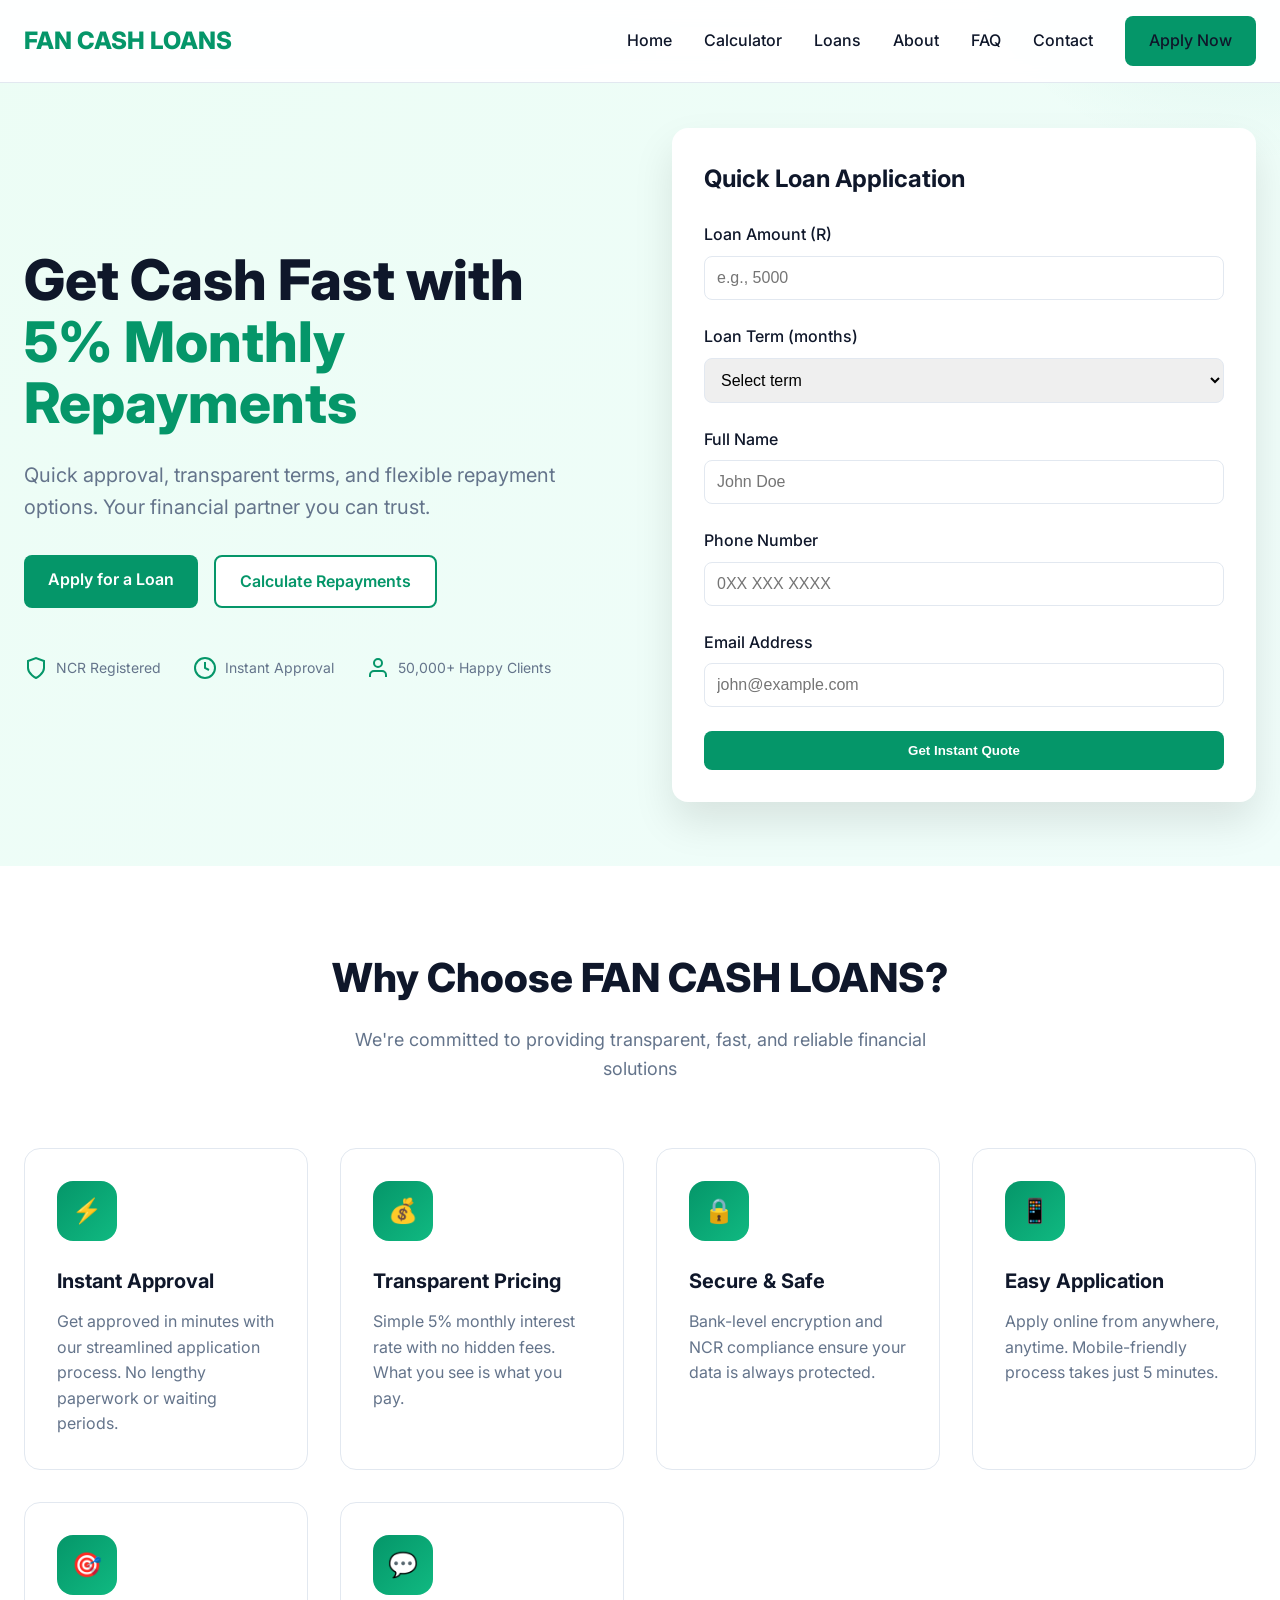
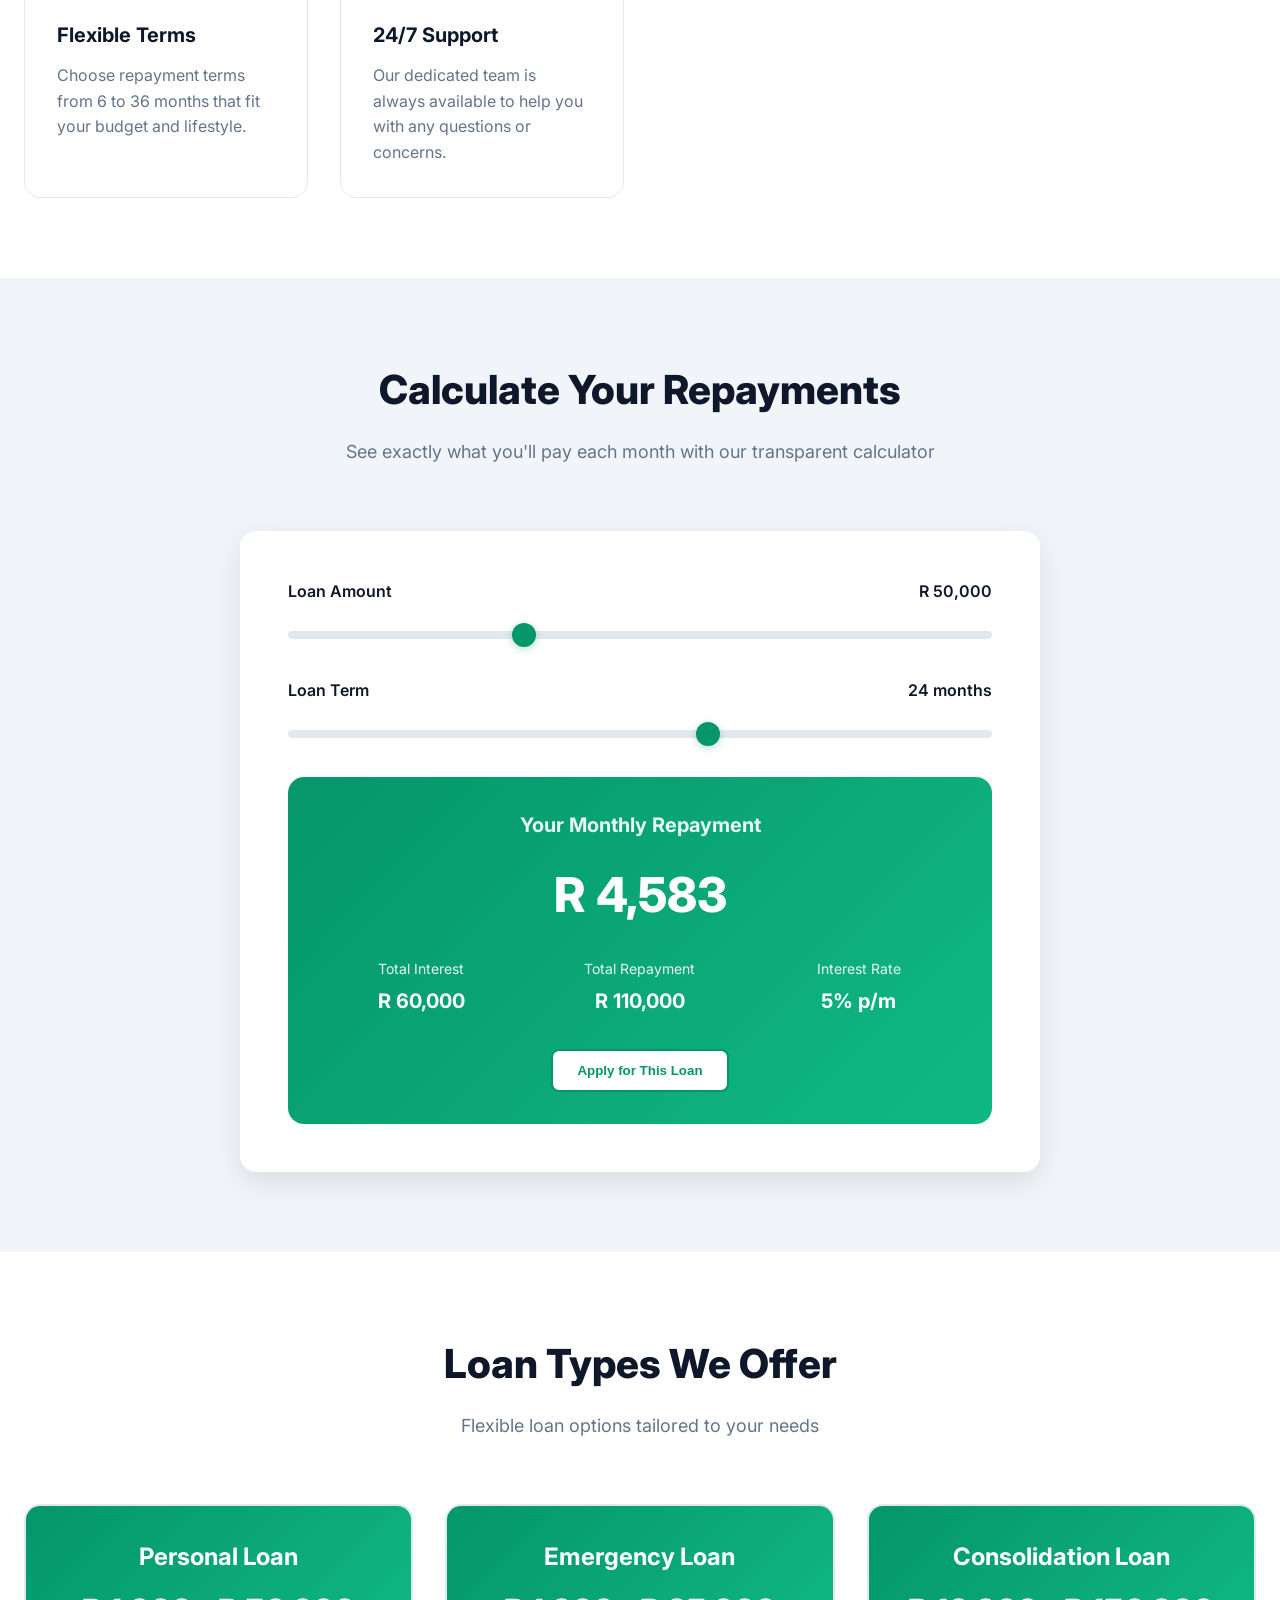
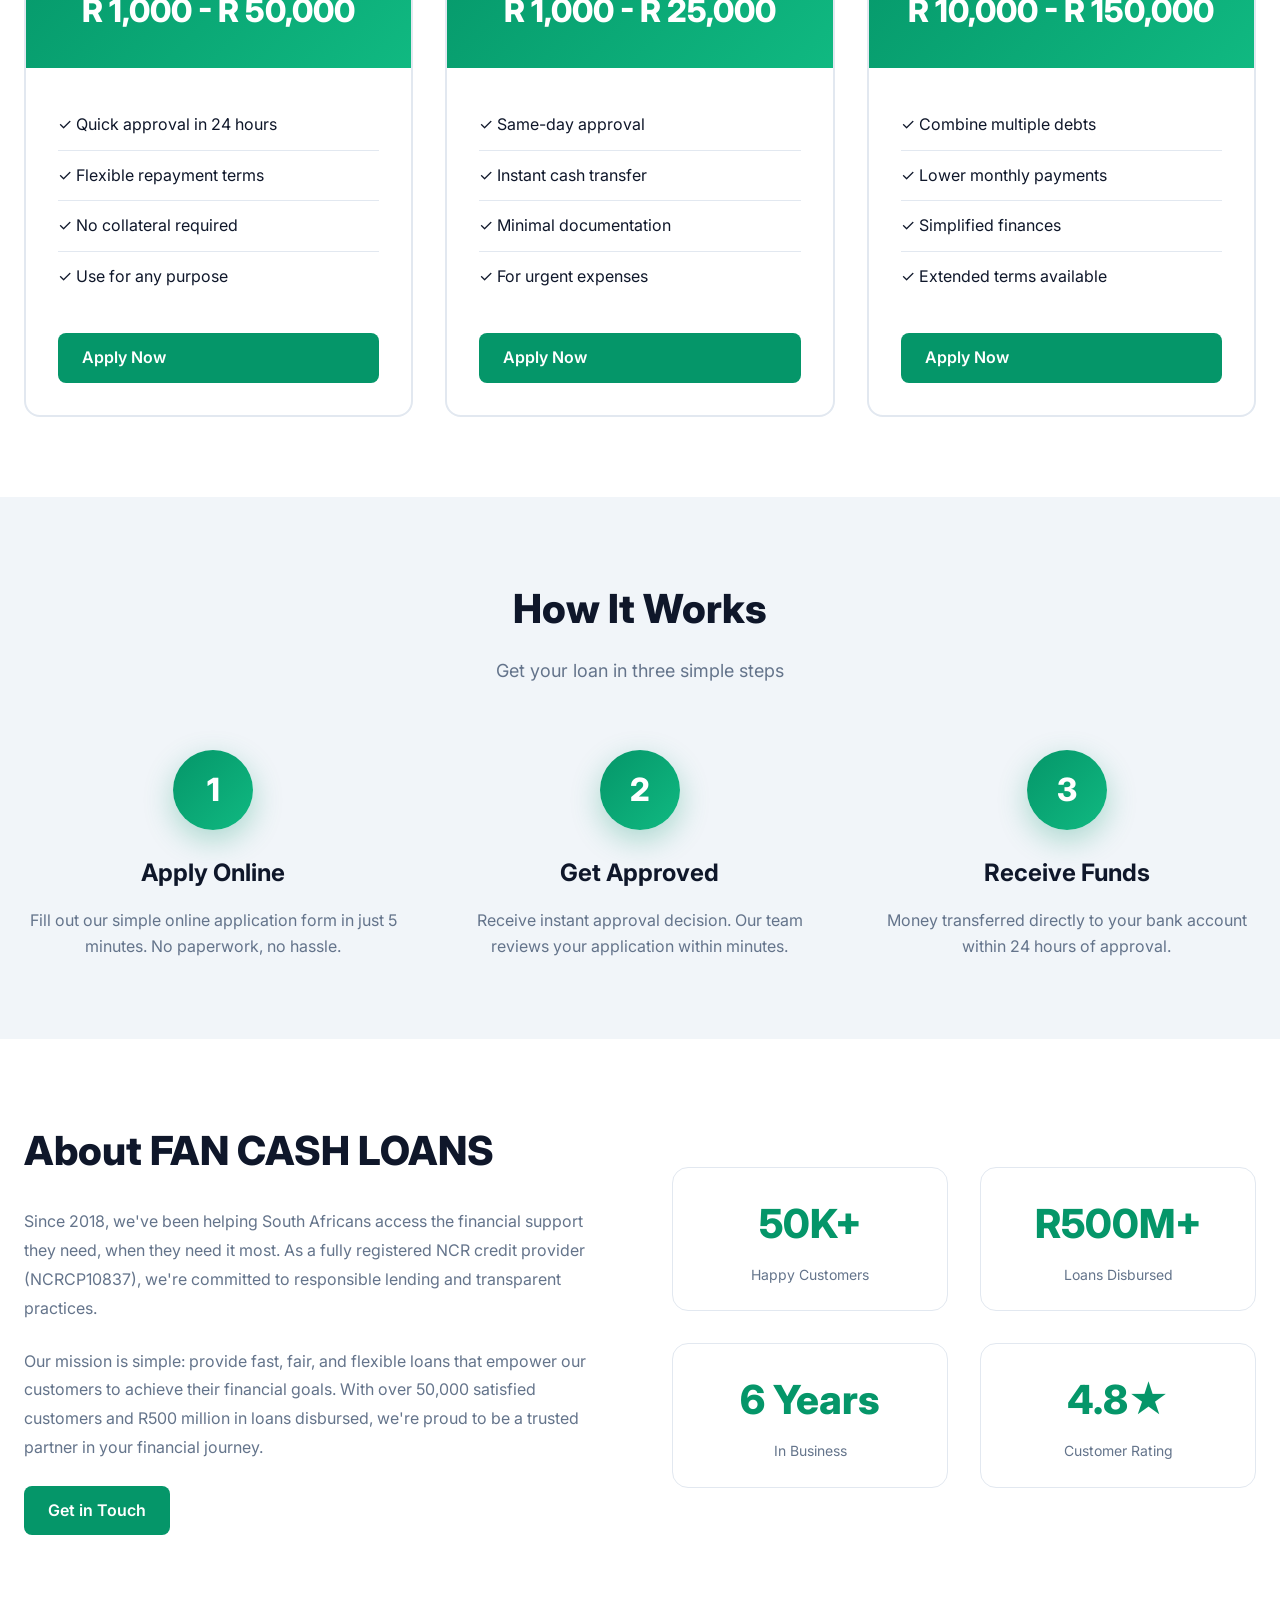
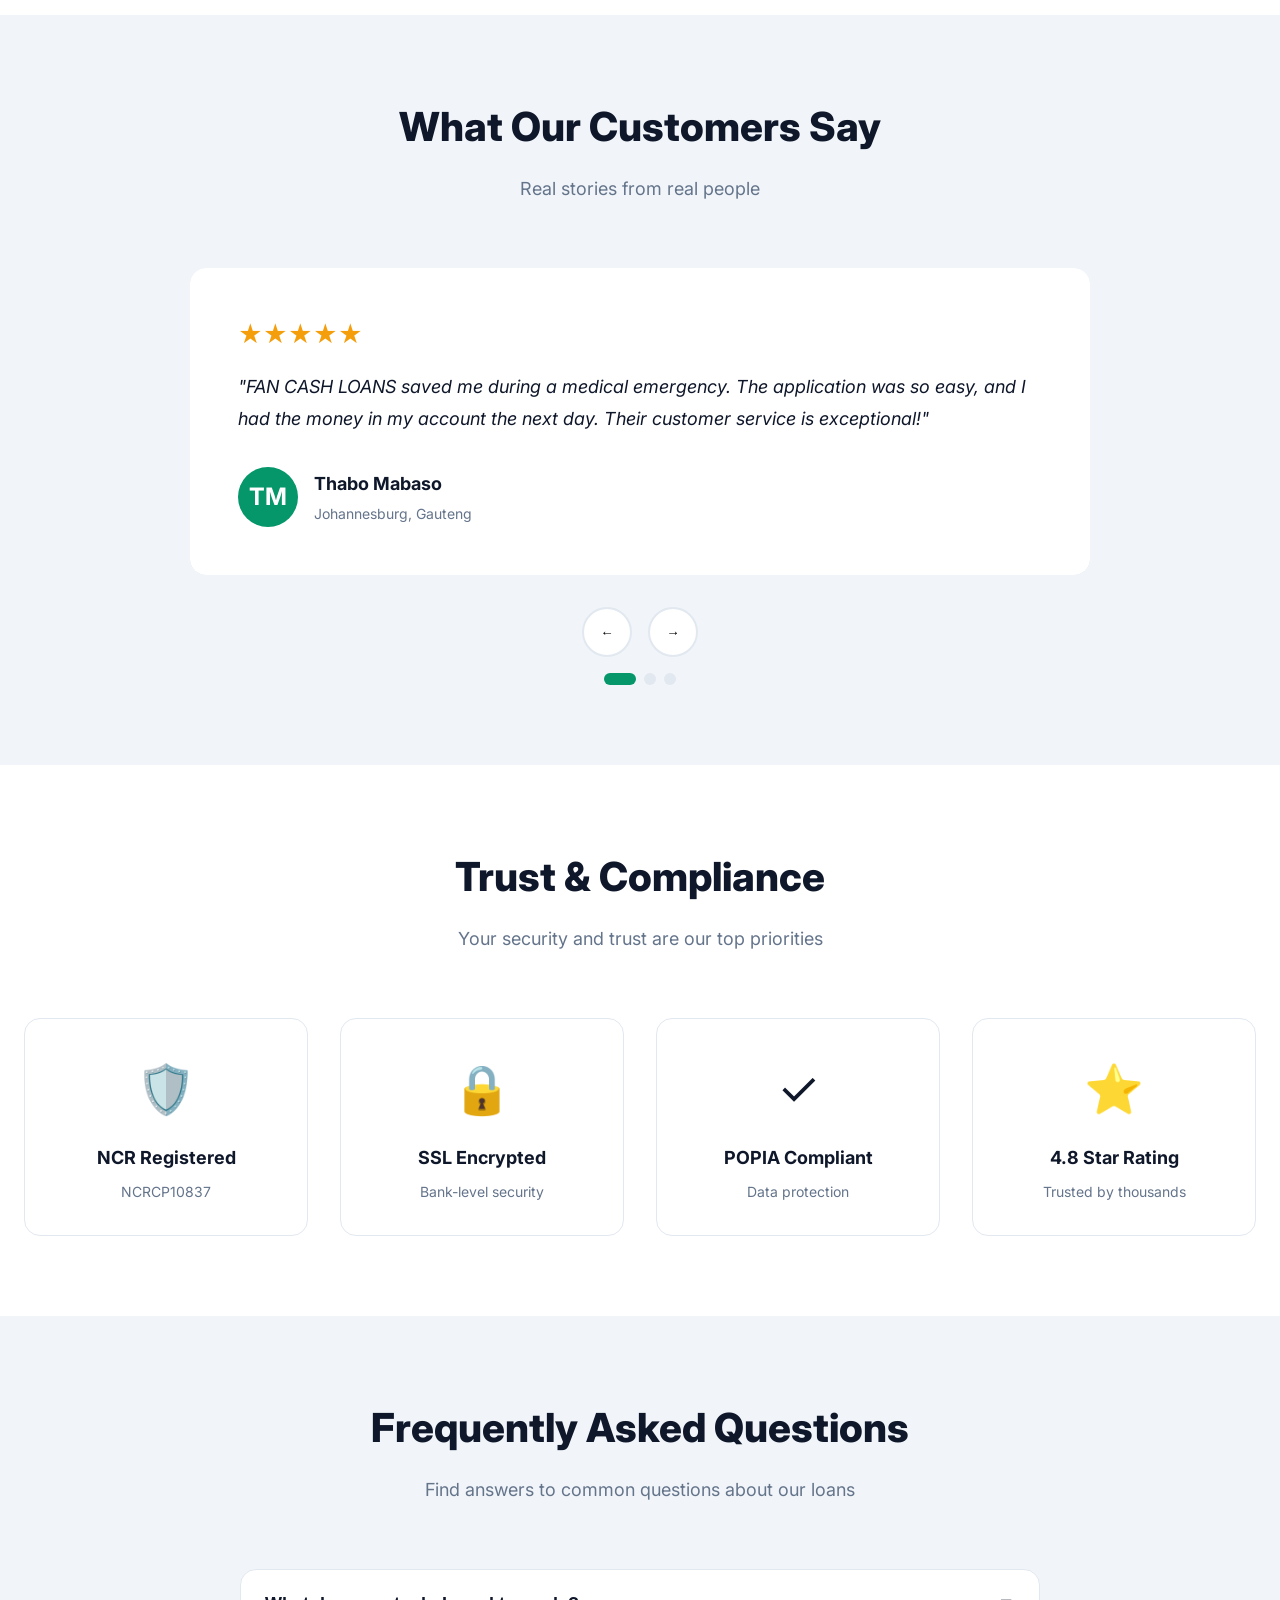
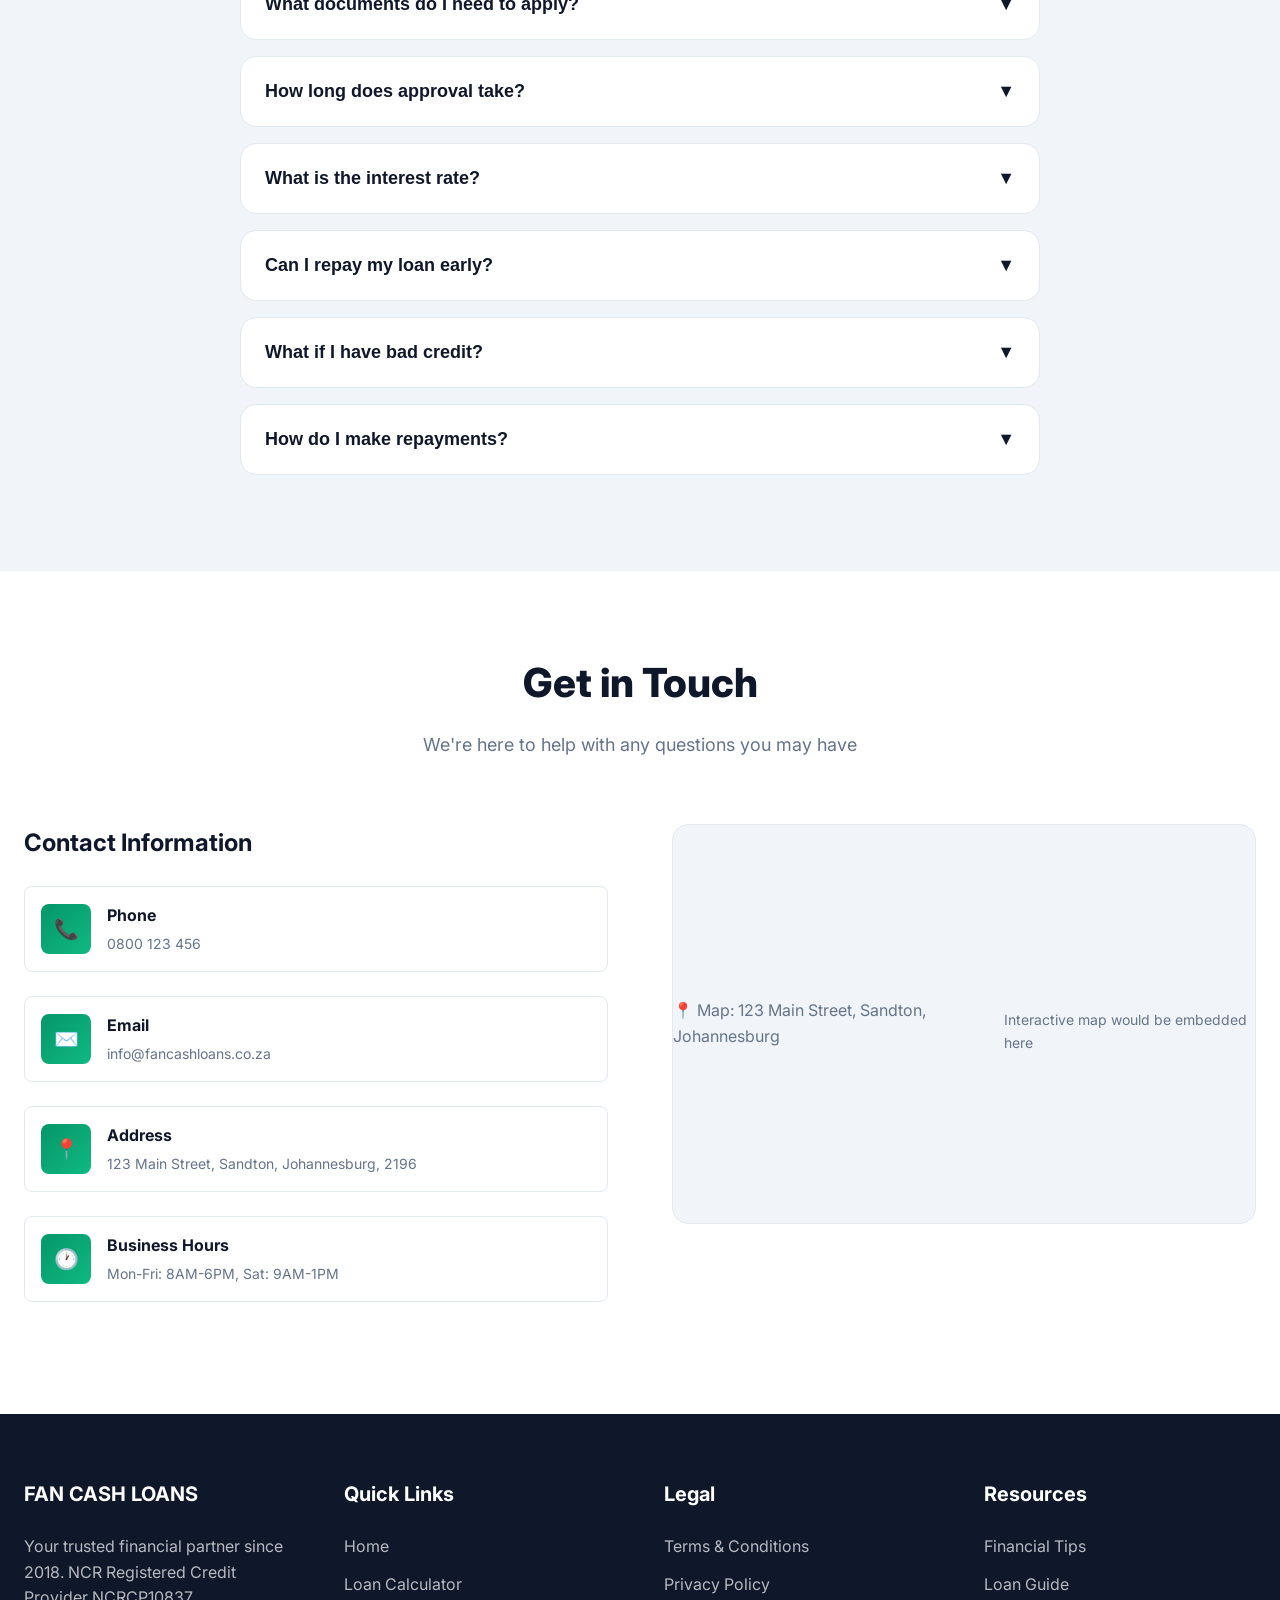
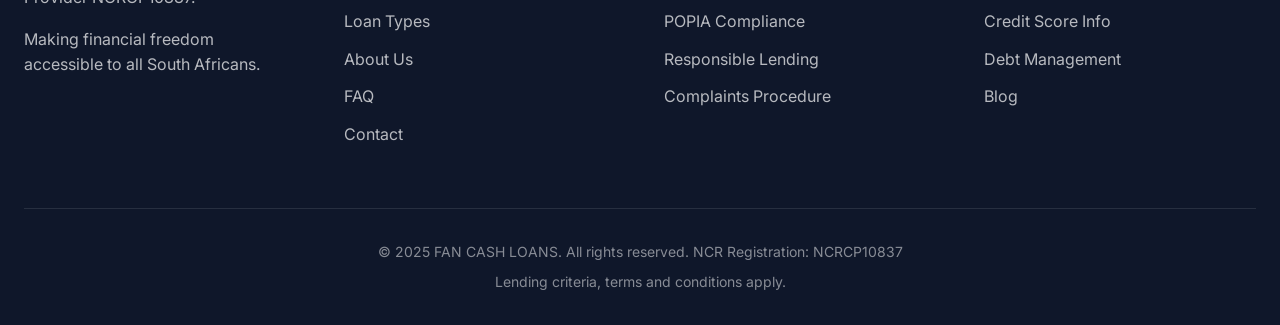
==== index.html @ 005fa748 "Add files via upload" ====
<!DOCTYPE html>
<html lang="en">
<head>
    <meta charset="UTF-8">
    <meta name="viewport" content="width=device-width, initial-scale=1.0">
    <title>FAN CASH LOANS - Quick & Easy Personal Loans in South Africa</title>
    <meta name="description" content="Get approved for a personal loan in minutes. Transparent 5% monthly repayments. NCR registered and trusted since 2018.">
    <link rel="preconnect" href="https://fonts.googleapis.com">
    <link rel="preconnect" href="https://fonts.gstatic.com" crossorigin>
    <link href="https://fonts.googleapis.com/css2?family=Inter:wght@400;500;600;700;800&display=swap" rel="stylesheet">
    
    <style>
        * {
            margin: 0;
            padding: 0;
            box-sizing: border-box;
        }

        :root {
            --primary: #059669;
            --primary-dark: #047857;
            --primary-light: #10b981;
            --secondary: #0891b2;
            --accent: #f59e0b;
            --background: #ffffff;
            --foreground: #0f172a;
            --muted: #f1f5f9;
            --muted-foreground: #64748b;
            --border: #e2e8f0;
            --radius: 0.5rem;
        }

        body {
            font-family: 'Inter', -apple-system, BlinkMacSystemFont, 'Segoe UI', sans-serif;
            line-height: 1.6;
            color: var(--foreground);
            background: var(--background);
            overflow-x: hidden;
        }

        /* Header Styles */
        .header {
            position: fixed;
            top: 0;
            left: 0;
            right: 0;
            background: rgba(255, 255, 255, 0.95);
            backdrop-filter: blur(10px);
            border-bottom: 1px solid var(--border);
            z-index: 1000;
            transition: all 0.3s ease;
        }

        .header.scrolled {
            box-shadow: 0 4px 6px -1px rgba(0, 0, 0, 0.1);
        }

        .header-container {
            max-width: 1280px;
            margin: 0 auto;
            padding: 1rem 1.5rem;
            display: flex;
            justify-content: space-between;
            align-items: center;
        }

        .logo {
            font-size: 1.5rem;
            font-weight: 800;
            color: var(--primary);
            text-decoration: none;
        }

        .nav {
            display: flex;
            gap: 2rem;
            align-items: center;
        }

        .nav a {
            color: var(--foreground);
            text-decoration: none;
            font-weight: 500;
            transition: color 0.3s;
        }

        .nav a:hover {
            color: var(--primary);
        }

        .btn {
            padding: 0.75rem 1.5rem;
            border-radius: var(--radius);
            font-weight: 600;
            text-decoration: none;
            transition: all 0.3s;
            border: none;
            cursor: pointer;
            display: inline-block;
        }

        .btn-primary {
            background: var(--primary);
            color: white;
        }

        .btn-primary:hover {
            background: var(--primary-dark);
            transform: translateY(-2px);
            box-shadow: 0 10px 20px rgba(5, 150, 105, 0.3);
        }

        .btn-secondary {
            background: white;
            color: var(--primary);
            border: 2px solid var(--primary);
        }

        .btn-secondary:hover {
            background: var(--primary);
            color: white;
        }

        .mobile-menu-btn {
            display: none;
            background: none;
            border: none;
            font-size: 1.5rem;
            cursor: pointer;
            color: var(--foreground);
        }

        /* Hero Section */
        .hero {
            padding: 8rem 1.5rem 4rem;
            background: linear-gradient(135deg, #ecfdf5 0%, #f0fdfa 100%);
            position: relative;
            overflow: hidden;
        }

        .hero::before {
            content: '';
            position: absolute;
            top: -50%;
            right: -20%;
            width: 600px;
            height: 600px;
            background: radial-gradient(circle, rgba(5, 150, 105, 0.1) 0%, transparent 70%);
            border-radius: 50%;
            animation: float 6s ease-in-out infinite;
        }

        @keyframes float {
            0%, 100% { transform: translateY(0) scale(1); }
            50% { transform: translateY(-20px) scale(1.05); }
        }

        .hero-container {
            max-width: 1280px;
            margin: 0 auto;
            display: grid;
            grid-template-columns: 1fr 1fr;
            gap: 4rem;
            align-items: center;
            position: relative;
            z-index: 1;
        }

        .hero-content h1 {
            font-size: 3.5rem;
            font-weight: 800;
            line-height: 1.1;
            margin-bottom: 1.5rem;
            color: var(--foreground);
        }

        .hero-content .highlight {
            color: var(--primary);
        }

        .hero-content p {
            font-size: 1.25rem;
            color: var(--muted-foreground);
            margin-bottom: 2rem;
            line-height: 1.6;
        }

        .hero-cta {
            display: flex;
            gap: 1rem;
            flex-wrap: wrap;
        }

        .trust-badges {
            display: flex;
            gap: 2rem;
            margin-top: 3rem;
            flex-wrap: wrap;
        }

        .trust-badge {
            display: flex;
            align-items: center;
            gap: 0.5rem;
            color: var(--muted-foreground);
            font-size: 0.875rem;
        }

        .trust-badge svg {
            color: var(--primary);
        }

        /* Quick Application Widget */
        .quick-app {
            background: white;
            border-radius: 1rem;
            padding: 2rem;
            box-shadow: 0 20px 40px rgba(0, 0, 0, 0.1);
        }

        .quick-app h3 {
            font-size: 1.5rem;
            margin-bottom: 1.5rem;
            color: var(--foreground);
        }

        .form-group {
            margin-bottom: 1.5rem;
        }

        .form-group label {
            display: block;
            margin-bottom: 0.5rem;
            font-weight: 500;
            color: var(--foreground);
        }

        .form-group input,
        .form-group select {
            width: 100%;
            padding: 0.75rem;
            border: 1px solid var(--border);
            border-radius: var(--radius);
            font-size: 1rem;
            transition: border-color 0.3s;
        }

        .form-group input:focus,
        .form-group select:focus {
            outline: none;
            border-color: var(--primary);
        }

        /* Section Styles */
        .section {
            padding: 5rem 1.5rem;
        }

        .section-alt {
            background: var(--muted);
        }

        .container {
            max-width: 1280px;
            margin: 0 auto;
        }

        .section-header {
            text-align: center;
            margin-bottom: 4rem;
        }

        .section-header h2 {
            font-size: 2.5rem;
            font-weight: 800;
            margin-bottom: 1rem;
            color: var(--foreground);
        }

        .section-header p {
            font-size: 1.125rem;
            color: var(--muted-foreground);
            max-width: 600px;
            margin: 0 auto;
        }

        /* Why Choose Us */
        .features-grid {
            display: grid;
            grid-template-columns: repeat(auto-fit, minmax(280px, 1fr));
            gap: 2rem;
        }

        .feature-card {
            background: white;
            padding: 2rem;
            border-radius: 1rem;
            transition: all 0.3s;
            border: 1px solid var(--border);
        }

        .feature-card:hover {
            transform: translateY(-5px);
            box-shadow: 0 20px 40px rgba(0, 0, 0, 0.1);
        }

        .feature-icon {
            width: 60px;
            height: 60px;
            background: linear-gradient(135deg, var(--primary), var(--primary-light));
            border-radius: 1rem;
            display: flex;
            align-items: center;
            justify-content: center;
            margin-bottom: 1.5rem;
            color: white;
            font-size: 1.5rem;
        }

        .feature-card h3 {
            font-size: 1.25rem;
            margin-bottom: 0.75rem;
            color: var(--foreground);
        }

        .feature-card p {
            color: var(--muted-foreground);
            line-height: 1.6;
        }

        /* Calculator */
        .calculator {
            background: white;
            padding: 3rem;
            border-radius: 1rem;
            box-shadow: 0 10px 30px rgba(0, 0, 0, 0.1);
            max-width: 800px;
            margin: 0 auto;
        }

        .slider-group {
            margin-bottom: 2rem;
        }

        .slider-group label {
            display: flex;
            justify-content: space-between;
            margin-bottom: 1rem;
            font-weight: 600;
        }

        .slider-group input[type="range"] {
            width: 100%;
            height: 8px;
            border-radius: 5px;
            background: var(--border);
            outline: none;
            -webkit-appearance: none;
        }

        .slider-group input[type="range"]::-webkit-slider-thumb {
            -webkit-appearance: none;
            appearance: none;
            width: 24px;
            height: 24px;
            border-radius: 50%;
            background: var(--primary);
            cursor: pointer;
            box-shadow: 0 2px 8px rgba(5, 150, 105, 0.3);
        }

        .slider-group input[type="range"]::-moz-range-thumb {
            width: 24px;
            height: 24px;
            border-radius: 50%;
            background: var(--primary);
            cursor: pointer;
            border: none;
            box-shadow: 0 2px 8px rgba(5, 150, 105, 0.3);
        }

        .calc-result {
            background: linear-gradient(135deg, var(--primary), var(--primary-light));
            padding: 2rem;
            border-radius: 1rem;
            color: white;
            text-align: center;
        }

        .calc-result h3 {
            font-size: 1.25rem;
            margin-bottom: 1rem;
            opacity: 0.9;
        }

        .calc-result .amount {
            font-size: 3rem;
            font-weight: 800;
            margin-bottom: 1rem;
        }

        .calc-breakdown {
            display: grid;
            grid-template-columns: repeat(3, 1fr);
            gap: 1rem;
            margin-top: 1.5rem;
        }

        .calc-breakdown-item {
            text-align: center;
        }

        .calc-breakdown-item .label {
            font-size: 0.875rem;
            opacity: 0.9;
            margin-bottom: 0.25rem;
        }

        .calc-breakdown-item .value {
            font-size: 1.25rem;
            font-weight: 700;
        }

        /* Loan Types */
        .loan-types-grid {
            display: grid;
            grid-template-columns: repeat(auto-fit, minmax(300px, 1fr));
            gap: 2rem;
        }

        .loan-card {
            background: white;
            border-radius: 1rem;
            overflow: hidden;
            border: 2px solid var(--border);
            transition: all 0.3s;
        }

        .loan-card:hover {
            border-color: var(--primary);
            transform: translateY(-5px);
            box-shadow: 0 20px 40px rgba(0, 0, 0, 0.1);
        }

        .loan-card-header {
            background: linear-gradient(135deg, var(--primary), var(--primary-light));
            color: white;
            padding: 2rem;
            text-align: center;
        }

        .loan-card-header h3 {
            font-size: 1.5rem;
            margin-bottom: 0.5rem;
        }

        .loan-card-header .amount {
            font-size: 2rem;
            font-weight: 800;
        }

        .loan-card-body {
            padding: 2rem;
        }

        .loan-features {
            list-style: none;
            margin-bottom: 2rem;
        }

        .loan-features li {
            padding: 0.75rem 0;
            border-bottom: 1px solid var(--border);
            display: flex;
            align-items: center;
            gap: 0.5rem;
        }

        .loan-features li:last-child {
            border-bottom: none;
        }

        /* How It Works */
        .steps-grid {
            display: grid;
            grid-template-columns: repeat(auto-fit, minmax(280px, 1fr));
            gap: 3rem;
            position: relative;
        }

        .step-card {
            text-align: center;
            position: relative;
        }

        .step-number {
            width: 80px;
            height: 80px;
            background: linear-gradient(135deg, var(--primary), var(--primary-light));
            color: white;
            border-radius: 50%;
            display: flex;
            align-items: center;
            justify-content: center;
            font-size: 2rem;
            font-weight: 800;
            margin: 0 auto 1.5rem;
            box-shadow: 0 10px 30px rgba(5, 150, 105, 0.3);
        }

        .step-card h3 {
            font-size: 1.5rem;
            margin-bottom: 1rem;
            color: var(--foreground);
        }

        .step-card p {
            color: var(--muted-foreground);
            line-height: 1.6;
        }

        /* About Section */
        .about-content {
            display: grid;
            grid-template-columns: 1fr 1fr;
            gap: 4rem;
            align-items: center;
        }

        .about-text h2 {
            font-size: 2.5rem;
            font-weight: 800;
            margin-bottom: 1.5rem;
            color: var(--foreground);
        }

        .about-text p {
            color: var(--muted-foreground);
            margin-bottom: 1.5rem;
            line-height: 1.8;
        }

        .stats-grid {
            display: grid;
            grid-template-columns: repeat(2, 1fr);
            gap: 2rem;
        }

        .stat-card {
            text-align: center;
            padding: 1.5rem;
            background: white;
            border-radius: 1rem;
            border: 1px solid var(--border);
        }

        .stat-card .number {
            font-size: 2.5rem;
            font-weight: 800;
            color: var(--primary);
            margin-bottom: 0.5rem;
        }

        .stat-card .label {
            color: var(--muted-foreground);
            font-size: 0.875rem;
        }

        /* Testimonials */
        .testimonials-carousel {
            position: relative;
            max-width: 900px;
            margin: 0 auto;
        }

        .testimonial-track {
            overflow: hidden;
            border-radius: 1rem;
        }

        .testimonial-slide {
            display: none;
            background: white;
            padding: 3rem;
            border-radius: 1rem;
            box-shadow: 0 10px 30px rgba(0, 0, 0, 0.1);
        }

        .testimonial-slide.active {
            display: block;
            animation: fadeIn 0.5s;
        }

        @keyframes fadeIn {
            from { opacity: 0; transform: translateY(20px); }
            to { opacity: 1; transform: translateY(0); }
        }

        .testimonial-content {
            margin-bottom: 2rem;
        }

        .stars {
            color: var(--accent);
            font-size: 1.5rem;
            margin-bottom: 1rem;
        }

        .testimonial-content p {
            font-size: 1.125rem;
            line-height: 1.8;
            color: var(--foreground);
            font-style: italic;
        }

        .testimonial-author {
            display: flex;
            align-items: center;
            gap: 1rem;
        }

        .author-avatar {
            width: 60px;
            height: 60px;
            border-radius: 50%;
            background: var(--primary);
            color: white;
            display: flex;
            align-items: center;
            justify-content: center;
            font-size: 1.5rem;
            font-weight: 700;
        }

        .author-info h4 {
            font-size: 1.125rem;
            margin-bottom: 0.25rem;
            color: var(--foreground);
        }

        .author-info p {
            color: var(--muted-foreground);
            font-size: 0.875rem;
        }

        .carousel-controls {
            display: flex;
            justify-content: center;
            gap: 1rem;
            margin-top: 2rem;
        }

        .carousel-btn {
            width: 50px;
            height: 50px;
            border-radius: 50%;
            background: white;
            border: 2px solid var(--border);
            cursor: pointer;
            display: flex;
            align-items: center;
            justify-content: center;
            transition: all 0.3s;
        }

        .carousel-btn:hover {
            background: var(--primary);
            color: white;
            border-color: var(--primary);
        }

        .carousel-dots {
            display: flex;
            justify-content: center;
            gap: 0.5rem;
            margin-top: 1rem;
        }

        .carousel-dot {
            width: 12px;
            height: 12px;
            border-radius: 50%;
            background: var(--border);
            cursor: pointer;
            transition: all 0.3s;
        }

        .carousel-dot.active {
            background: var(--primary);
            width: 32px;
            border-radius: 6px;
        }

        /* Trust Badges */
        .trust-grid {
            display: grid;
            grid-template-columns: repeat(auto-fit, minmax(200px, 1fr));
            gap: 2rem;
            text-align: center;
        }

        .trust-item {
            padding: 2rem;
            background: white;
            border-radius: 1rem;
            border: 1px solid var(--border);
        }

        .trust-item-icon {
            font-size: 3rem;
            margin-bottom: 1rem;
        }

        .trust-item h4 {
            font-size: 1.125rem;
            margin-bottom: 0.5rem;
            color: var(--foreground);
        }

        .trust-item p {
            color: var(--muted-foreground);
            font-size: 0.875rem;
        }

        /* FAQ */
        .faq-container {
            max-width: 800px;
            margin: 0 auto;
        }

        .faq-item {
            background: white;
            border-radius: 1rem;
            margin-bottom: 1rem;
            border: 1px solid var(--border);
            overflow: hidden;
        }

        .faq-question {
            width: 100%;
            padding: 1.5rem;
            background: none;
            border: none;
            text-align: left;
            font-size: 1.125rem;
            font-weight: 600;
            cursor: pointer;
            display: flex;
            justify-content: space-between;
            align-items: center;
            color: var(--foreground);
            transition: background 0.3s;
        }

        .faq-question:hover {
            background: var(--muted);
        }

        .faq-icon {
            transition: transform 0.3s;
        }

        .faq-item.active .faq-icon {
            transform: rotate(180deg);
        }

        .faq-answer {
            max-height: 0;
            overflow: hidden;
            transition: max-height 0.3s ease;
        }

        .faq-item.active .faq-answer {
            max-height: 500px;
        }

        .faq-answer-content {
            padding: 0 1.5rem 1.5rem;
            color: var(--muted-foreground);
            line-height: 1.8;
        }

        /* Contact Section */
        .contact-grid {
            display: grid;
            grid-template-columns: 1fr 1fr;
            gap: 4rem;
        }

        .contact-info h3 {
            font-size: 1.5rem;
            margin-bottom: 1.5rem;
            color: var(--foreground);
        }

        .contact-methods {
            display: flex;
            flex-direction: column;
            gap: 1.5rem;
            margin-bottom: 2rem;
        }

        .contact-method {
            display: flex;
            align-items: center;
            gap: 1rem;
            padding: 1rem;
            background: white;
            border-radius: 0.5rem;
            border: 1px solid var(--border);
        }

        .contact-method-icon {
            width: 50px;
            height: 50px;
            background: linear-gradient(135deg, var(--primary), var(--primary-light));
            color: white;
            border-radius: 0.5rem;
            display: flex;
            align-items: center;
            justify-content: center;
            font-size: 1.25rem;
        }

        .contact-method-info h4 {
            font-size: 1rem;
            margin-bottom: 0.25rem;
            color: var(--foreground);
        }

        .contact-method-info p {
            color: var(--muted-foreground);
            font-size: 0.875rem;
        }

        .map-container {
            background: var(--muted);
            border-radius: 1rem;
            height: 400px;
            display: flex;
            align-items: center;
            justify-content: center;
            color: var(--muted-foreground);
            border: 1px solid var(--border);
        }

        /* Footer */
        .footer {
            background: var(--foreground);
            color: white;
            padding: 4rem 1.5rem 2rem;
        }

        .footer-content {
            max-width: 1280px;
            margin: 0 auto;
            display: grid;
            grid-template-columns: repeat(auto-fit, minmax(250px, 1fr));
            gap: 3rem;
            margin-bottom: 3rem;
        }

        .footer-section h3 {
            font-size: 1.25rem;
            margin-bottom: 1.5rem;
        }

        .footer-section p,
        .footer-section a {
            color: rgba(255, 255, 255, 0.7);
            text-decoration: none;
            display: block;
            margin-bottom: 0.75rem;
            line-height: 1.6;
        }

        .footer-section a:hover {
            color: var(--primary-light);
        }

        .footer-bottom {
            max-width: 1280px;
            margin: 0 auto;
            padding-top: 2rem;
            border-top: 1px solid rgba(255, 255, 255, 0.1);
            text-align: center;
            color: rgba(255, 255, 255, 0.5);
            font-size: 0.875rem;
        }

        /* Responsive */
        @media (max-width: 768px) {
            .nav {
                display: none;
            }

            .mobile-menu-btn {
                display: block;
            }

            .hero-container,
            .about-content,
            .contact-grid {
                grid-template-columns: 1fr;
            }

            .hero-content h1 {
                font-size: 2.5rem;
            }

            .section-header h2 {
                font-size: 2rem;
            }

            .calc-breakdown {
                grid-template-columns: 1fr;
            }

            .stats-grid {
                grid-template-columns: 1fr;
            }
        }

        /* Animations */
        .fade-in {
            opacity: 0;
            transform: translateY(30px);
            transition: opacity 0.6s ease, transform 0.6s ease;
        }

        .fade-in.visible {
            opacity: 1;
            transform: translateY(0);
        }
    </style>
</head>
<body>
    <!-- Header -->
    <header class="header" id="header">
        <div class="header-container">
            <a href="#" class="logo">FAN CASH LOANS</a>
            <nav class="nav">
                <a href="#home">Home</a>
                <a href="#calculator">Calculator</a>
                <a href="#loans">Loans</a>
                <a href="#about">About</a>
                <a href="#faq">FAQ</a>
                <a href="#contact">Contact</a>
                <a href="#apply" class="btn btn-primary">Apply Now</a>
            </nav>
            <button class="mobile-menu-btn">☰</button>
        </div>
    </header>

    <!-- Hero Section -->
    <section class="hero" id="home">
        <div class="hero-container">
            <div class="hero-content">
                <h1>Get Cash Fast with <span class="highlight">5% Monthly Repayments</span></h1>
                <p>Quick approval, transparent terms, and flexible repayment options. Your financial partner you can trust.</p>
                <div class="hero-cta">
                    <a href="#apply" class="btn btn-primary">Apply for a Loan</a>
                    <a href="#calculator" class="btn btn-secondary">Calculate Repayments</a>
                </div>
                <div class="trust-badges">
                    <div class="trust-badge">
                        <svg width="24" height="24" viewBox="0 0 24 24" fill="none" stroke="currentColor" stroke-width="2">
                            <path d="M12 22s8-4 8-10V5l-8-3-8 3v7c0 6 8 10 8 10z"/>
                        </svg>
                        <span>NCR Registered</span>
                    </div>
                    <div class="trust-badge">
                        <svg width="24" height="24" viewBox="0 0 24 24" fill="none" stroke="currentColor" stroke-width="2">
                            <circle cx="12" cy="12" r="10"/>
                            <polyline points="12 6 12 12 16 14"/>
                        </svg>
                        <span>Instant Approval</span>
                    </div>
                    <div class="trust-badge">
                        <svg width="24" height="24" viewBox="0 0 24 24" fill="none" stroke="currentColor" stroke-width="2">
                            <path d="M20 21v-2a4 4 0 0 0-4-4H8a4 4 0 0 0-4 4v2"/>
                            <circle cx="12" cy="7" r="4"/>
                        </svg>
                        <span>50,000+ Happy Clients</span>
                    </div>
                </div>
            </div>
            <div class="quick-app">
                <h3>Quick Loan Application</h3>
                <form id="quickAppForm">
                    <div class="form-group">
                        <label for="loanAmount">Loan Amount (R)</label>
                        <input type="number" id="loanAmount" placeholder="e.g., 5000" min="1000" max="150000" required>
                    </div>
                    <div class="form-group">
                        <label for="loanTerm">Loan Term (months)</label>
                        <select id="loanTerm" required>
                            <option value="">Select term</option>
                            <option value="6">6 months</option>
                            <option value="12">12 months</option>
                            <option value="24">24 months</option>
                            <option value="36">36 months</option>
                        </select>
                    </div>
                    <div class="form-group">
                        <label for="fullName">Full Name</label>
                        <input type="text" id="fullName" placeholder="John Doe" required>
                    </div>
                    <div class="form-group">
                        <label for="phone">Phone Number</label>
                        <input type="tel" id="phone" placeholder="0XX XXX XXXX" required>
                    </div>
                    <div class="form-group">
                        <label for="email">Email Address</label>
                        <input type="email" id="email" placeholder="john@example.com" required>
                    </div>
                    <button type="submit" class="btn btn-primary" style="width: 100%;">Get Instant Quote</button>
                </form>
            </div>
        </div>
    </section>

    <!-- Why Choose Us -->
    <section class="section" id="why-choose">
        <div class="container">
            <div class="section-header">
                <h2>Why Choose FAN CASH LOANS?</h2>
                <p>We're committed to providing transparent, fast, and reliable financial solutions</p>
            </div>
            <div class="features-grid">
                <div class="feature-card fade-in">
                    <div class="feature-icon">⚡</div>
                    <h3>Instant Approval</h3>
                    <p>Get approved in minutes with our streamlined application process. No lengthy paperwork or waiting periods.</p>
                </div>
                <div class="feature-card fade-in">
                    <div class="feature-icon">💰</div>
                    <h3>Transparent Pricing</h3>
                    <p>Simple 5% monthly interest rate with no hidden fees. What you see is what you pay.</p>
                </div>
                <div class="feature-card fade-in">
                    <div class="feature-icon">🔒</div>
                    <h3>Secure & Safe</h3>
                    <p>Bank-level encryption and NCR compliance ensure your data is always protected.</p>
                </div>
                <div class="feature-card fade-in">
                    <div class="feature-icon">📱</div>
                    <h3>Easy Application</h3>
                    <p>Apply online from anywhere, anytime. Mobile-friendly process takes just 5 minutes.</p>
                </div>
                <div class="feature-card fade-in">
                    <div class="feature-icon">🎯</div>
                    <h3>Flexible Terms</h3>
                    <p>Choose repayment terms from 6 to 36 months that fit your budget and lifestyle.</p>
                </div>
                <div class="feature-card fade-in">
                    <div class="feature-icon">💬</div>
                    <h3>24/7 Support</h3>
                    <p>Our dedicated team is always available to help you with any questions or concerns.</p>
                </div>
            </div>
        </div>
    </section>

    <!-- Loan Calculator -->
    <section class="section section-alt" id="calculator">
        <div class="container">
            <div class="section-header">
                <h2>Calculate Your Repayments</h2>
                <p>See exactly what you'll pay each month with our transparent calculator</p>
            </div>
            <div class="calculator">
                <div class="slider-group">
                    <label>
                        <span>Loan Amount</span>
                        <span id="amountDisplay">R 50,000</span>
                    </label>
                    <input type="range" id="calcAmount" min="1000" max="150000" value="50000" step="1000">
                </div>
                <div class="slider-group">
                    <label>
                        <span>Loan Term</span>
                        <span id="termDisplay">24 months</span>
                    </label>
                    <input type="range" id="calcTerm" min="6" max="36" value="24" step="6">
                </div>
                <div class="calc-result">
                    <h3>Your Monthly Repayment</h3>
                    <div class="amount" id="monthlyPayment">R 2,604</div>
                    <div class="calc-breakdown">
                        <div class="calc-breakdown-item">
                            <div class="label">Total Interest</div>
                            <div class="value" id="totalInterest">R 12,500</div>
                        </div>
                        <div class="calc-breakdown-item">
                            <div class="label">Total Repayment</div>
                            <div class="value" id="totalRepayment">R 62,500</div>
                        </div>
                        <div class="calc-breakdown-item">
                            <div class="label">Interest Rate</div>
                            <div class="value">5% p/m</div>
                        </div>
                    </div>
                    <button class="btn btn-secondary" style="margin-top: 2rem; background: white; color: var(--primary);">Apply for This Loan</button>
                </div>
            </div>
        </div>
    </section>

    <!-- Loan Types -->
    <section class="section" id="loans">
        <div class="container">
            <div class="section-header">
                <h2>Loan Types We Offer</h2>
                <p>Flexible loan options tailored to your needs</p>
            </div>
            <div class="loan-types-grid">
                <div class="loan-card fade-in">
                    <div class="loan-card-header">
                        <h3>Personal Loan</h3>
                        <div class="amount">R 1,000 - R 50,000</div>
                    </div>
                    <div class="loan-card-body">
                        <ul class="loan-features">
                            <li>✓ Quick approval in 24 hours</li>
                            <li>✓ Flexible repayment terms</li>
                            <li>✓ No collateral required</li>
                            <li>✓ Use for any purpose</li>
                        </ul>
                        <a href="#apply" class="btn btn-primary" style="width: 100%;">Apply Now</a>
                    </div>
                </div>
                <div class="loan-card fade-in">
                    <div class="loan-card-header">
                        <h3>Emergency Loan</h3>
                        <div class="amount">R 1,000 - R 25,000</div>
                    </div>
                    <div class="loan-card-body">
                        <ul class="loan-features">
                            <li>✓ Same-day approval</li>
                            <li>✓ Instant cash transfer</li>
                            <li>✓ Minimal documentation</li>
                            <li>✓ For urgent expenses</li>
                        </ul>
                        <a href="#apply" class="btn btn-primary" style="width: 100%;">Apply Now</a>
                    </div>
                </div>
                <div class="loan-card fade-in">
                    <div class="loan-card-header">
                        <h3>Consolidation Loan</h3>
                        <div class="amount">R 10,000 - R 150,000</div>
                    </div>
                    <div class="loan-card-body">
                        <ul class="loan-features">
                            <li>✓ Combine multiple debts</li>
                            <li>✓ Lower monthly payments</li>
                            <li>✓ Simplified finances</li>
                            <li>✓ Extended terms available</li>
                        </ul>
                        <a href="#apply" class="btn btn-primary" style="width: 100%;">Apply Now</a>
                    </div>
                </div>
            </div>
        </div>
    </section>

    <!-- How It Works -->
    <section class="section section-alt">
        <div class="container">
            <div class="section-header">
                <h2>How It Works</h2>
                <p>Get your loan in three simple steps</p>
            </div>
            <div class="steps-grid">
                <div class="step-card fade-in">
                    <div class="step-number">1</div>
                    <h3>Apply Online</h3>
                    <p>Fill out our simple online application form in just 5 minutes. No paperwork, no hassle.</p>
                </div>
                <div class="step-card fade-in">
                    <div class="step-number">2</div>
                    <h3>Get Approved</h3>
                    <p>Receive instant approval decision. Our team reviews your application within minutes.</p>
                </div>
                <div class="step-card fade-in">
                    <div class="step-number">3</div>
                    <h3>Receive Funds</h3>
                    <p>Money transferred directly to your bank account within 24 hours of approval.</p>
                </div>
            </div>
        </div>
    </section>

    <!-- About Section -->
    <section class="section" id="about">
        <div class="container">
            <div class="about-content">
                <div class="about-text">
                    <h2>About FAN CASH LOANS</h2>
                    <p>Since 2018, we've been helping South Africans access the financial support they need, when they need it most. As a fully registered NCR credit provider (NCRCP10837), we're committed to responsible lending and transparent practices.</p>
                    <p>Our mission is simple: provide fast, fair, and flexible loans that empower our customers to achieve their financial goals. With over 50,000 satisfied customers and R500 million in loans disbursed, we're proud to be a trusted partner in your financial journey.</p>
                    <a href="#contact" class="btn btn-primary">Get in Touch</a>
                </div>
                <div class="stats-grid">
                    <div class="stat-card fade-in">
                        <div class="number">50K+</div>
                        <div class="label">Happy Customers</div>
                    </div>
                    <div class="stat-card fade-in">
                        <div class="number">R500M+</div>
                        <div class="label">Loans Disbursed</div>
                    </div>
                    <div class="stat-card fade-in">
                        <div class="number">6 Years</div>
                        <div class="label">In Business</div>
                    </div>
                    <div class="stat-card fade-in">
                        <div class="number">4.8★</div>
                        <div class="label">Customer Rating</div>
                    </div>
                </div>
            </div>
        </div>
    </section>

    <!-- Testimonials -->
    <section class="section section-alt">
        <div class="container">
            <div class="section-header">
                <h2>What Our Customers Say</h2>
                <p>Real stories from real people</p>
            </div>
            <div class="testimonials-carousel">
                <div class="testimonial-track">
                    <div class="testimonial-slide active">
                        <div class="testimonial-content">
                            <div class="stars">★★★★★</div>
                            <p>"FAN CASH LOANS saved me during a medical emergency. The application was so easy, and I had the money in my account the next day. Their customer service is exceptional!"</p>
                        </div>
                        <div class="testimonial-author">
                            <div class="author-avatar">TM</div>
                            <div class="author-info">
                                <h4>Thabo Mabaso</h4>
                                <p>Johannesburg, Gauteng</p>
                            </div>
                        </div>
                    </div>
                    <div class="testimonial-slide">
                        <div class="testimonial-content">
                            <div class="stars">★★★★★</div>
                            <p>"I was skeptical at first, but the transparent pricing and no hidden fees won me over. The 5% monthly rate is exactly what they promised. Highly recommend!"</p>
                        </div>
                        <div class="testimonial-author">
                            <div class="author-avatar">SN</div>
                            <div class="author-info">
                                <h4>Sarah Naidoo</h4>
                                <p>Durban, KwaZulu-Natal</p>
                            </div>
                        </div>
                    </div>
                    <div class="testimonial-slide">
                        <div class="testimonial-content">
                            <div class="stars">★★★★★</div>
                            <p>"Best loan experience I've ever had. The online application was straightforward, approval was instant, and the repayment terms are very manageable. Thank you FAN CASH!"</p>
                        </div>
                        <div class="testimonial-author">
                            <div class="author-avatar">PV</div>
                            <div class="author-info">
                                <h4>Pieter van der Merwe</h4>
                                <p>Cape Town, Western Cape</p>
                            </div>
                        </div>
                    </div>
                </div>
                <div class="carousel-controls">
                    <button class="carousel-btn" id="prevBtn">←</button>
                    <button class="carousel-btn" id="nextBtn">→</button>
                </div>
                <div class="carousel-dots" id="carouselDots"></div>
            </div>
        </div>
    </section>

    <!-- Trust & Compliance -->
    <section class="section">
        <div class="container">
            <div class="section-header">
                <h2>Trust & Compliance</h2>
                <p>Your security and trust are our top priorities</p>
            </div>
            <div class="trust-grid">
                <div class="trust-item fade-in">
                    <div class="trust-item-icon">🛡️</div>
                    <h4>NCR Registered</h4>
                    <p>NCRCP10837</p>
                </div>
                <div class="trust-item fade-in">
                    <div class="trust-item-icon">🔒</div>
                    <h4>SSL Encrypted</h4>
                    <p>Bank-level security</p>
                </div>
                <div class="trust-item fade-in">
                    <div class="trust-item-icon">✓</div>
                    <h4>POPIA Compliant</h4>
                    <p>Data protection</p>
                </div>
                <div class="trust-item fade-in">
                    <div class="trust-item-icon">⭐</div>
                    <h4>4.8 Star Rating</h4>
                    <p>Trusted by thousands</p>
                </div>
            </div>
        </div>
    </section>

    <!-- FAQ -->
    <section class="section section-alt" id="faq">
        <div class="container">
            <div class="section-header">
                <h2>Frequently Asked Questions</h2>
                <p>Find answers to common questions about our loans</p>
            </div>
            <div class="faq-container">
                <div class="faq-item">
                    <button class="faq-question">
                        <span>What documents do I need to apply?</span>
                        <span class="faq-icon">▼</span>
                    </button>
                    <div class="faq-answer">
                        <div class="faq-answer-content">
                            You'll need a valid South African ID, proof of income (payslip or bank statement), and proof of residence. The entire application can be completed online.
                        </div>
                    </div>
                </div>
                <div class="faq-item">
                    <button class="faq-question">
                        <span>How long does approval take?</span>
                        <span class="faq-icon">▼</span>
                    </button>
                    <div class="faq-answer">
                        <div class="faq-answer-content">
                            Most applications are approved within minutes. Once approved, funds are typically transferred to your account within 24 hours.
                        </div>
                    </div>
                </div>
                <div class="faq-item">
                    <button class="faq-question">
                        <span>What is the interest rate?</span>
                        <span class="faq-icon">▼</span>
                    </button>
                    <div class="faq-answer">
                        <div class="faq-answer-content">
                            We charge a simple 5% monthly interest rate with no hidden fees. Use our calculator above to see exactly what you'll pay.
                        </div>
                    </div>
                </div>
                <div class="faq-item">
                    <button class="faq-question">
                        <span>Can I repay my loan early?</span>
                        <span class="faq-icon">▼</span>
                    </button>
                    <div class="faq-answer">
                        <div class="faq-answer-content">
                            Yes! You can repay your loan early without any penalties. Early repayment can save you money on interest charges.
                        </div>
                    </div>
                </div>
                <div class="faq-item">
                    <button class="faq-question">
                        <span>What if I have bad credit?</span>
                        <span class="faq-icon">▼</span>
                    </button>
                    <div class="faq-answer">
                        <div class="faq-answer-content">
                            We consider all applications individually. While credit history is a factor, we also look at your current income and ability to repay.
                        </div>
                    </div>
                </div>
                <div class="faq-item">
                    <button class="faq-question">
                        <span>How do I make repayments?</span>
                        <span class="faq-icon">▼</span>
                    </button>
                    <div class="faq-answer">
                        <div class="faq-answer-content">
                            Repayments are automatically deducted from your bank account on your chosen payment date each month. You can also make manual payments through EFT or online banking.
                        </div>
                    </div>
                </div>
            </div>
        </div>
    </section>

    <!-- Contact Section -->
    <section class="section" id="contact">
        <div class="container">
            <div class="section-header">
                <h2>Get in Touch</h2>
                <p>We're here to help with any questions you may have</p>
            </div>
            <div class="contact-grid">
                <div class="contact-info">
                    <h3>Contact Information</h3>
                    <div class="contact-methods">
                        <div class="contact-method">
                            <div class="contact-method-icon">📞</div>
                            <div class="contact-method-info">
                                <h4>Phone</h4>
                                <p>0800 123 456</p>
                            </div>
                        </div>
                        <div class="contact-method">
                            <div class="contact-method-icon">✉️</div>
                            <div class="contact-method-info">
                                <h4>Email</h4>
                                <p>info@fancashloans.co.za</p>
                            </div>
                        </div>
                        <div class="contact-method">
                            <div class="contact-method-icon">📍</div>
                            <div class="contact-method-info">
                                <h4>Address</h4>
                                <p>123 Main Street, Sandton, Johannesburg, 2196</p>
                            </div>
                        </div>
                        <div class="contact-method">
                            <div class="contact-method-icon">🕐</div>
                            <div class="contact-method-info">
                                <h4>Business Hours</h4>
                                <p>Mon-Fri: 8AM-6PM, Sat: 9AM-1PM</p>
                            </div>
                        </div>
                    </div>
                </div>
                <div class="map-container">
                    <p>📍 Map: 123 Main Street, Sandton, Johannesburg</p>
                    <p style="margin-top: 1rem; font-size: 0.875rem;">Interactive map would be embedded here</p>
                </div>
            </div>
        </div>
    </section>

    <!-- Footer -->
    <footer class="footer">
        <div class="footer-content">
            <div class="footer-section">
                <h3>FAN CASH LOANS</h3>
                <p>Your trusted financial partner since 2018. NCR Registered Credit Provider NCRCP10837.</p>
                <p style="margin-top: 1rem;">Making financial freedom accessible to all South Africans.</p>
            </div>
            <div class="footer-section">
                <h3>Quick Links</h3>
                <a href="#home">Home</a>
                <a href="#calculator">Loan Calculator</a>
                <a href="#loans">Loan Types</a>
                <a href="#about">About Us</a>
                <a href="#faq">FAQ</a>
                <a href="#contact">Contact</a>
            </div>
            <div class="footer-section">
                <h3>Legal</h3>
                <a href="#">Terms & Conditions</a>
                <a href="#">Privacy Policy</a>
                <a href="#">POPIA Compliance</a>
                <a href="#">Responsible Lending</a>
                <a href="#">Complaints Procedure</a>
            </div>
            <div class="footer-section">
                <h3>Resources</h3>
                <a href="#">Financial Tips</a>
                <a href="#">Loan Guide</a>
                <a href="#">Credit Score Info</a>
                <a href="#">Debt Management</a>
                <a href="#">Blog</a>
            </div>
        </div>
        <div class="footer-bottom">
            <p>&copy; 2025 FAN CASH LOANS. All rights reserved. NCR Registration: NCRCP10837</p>
            <p style="margin-top: 0.5rem;">Lending criteria, terms and conditions apply.</p>
        </div>
    </footer>

    <script>
        // Header scroll effect
        window.addEventListener('scroll', function() {
            const header = document.getElementById('header');
            if (window.scrollY > 50) {
                header.classList.add('scrolled');
            } else {
                header.classList.remove('scrolled');
            }
        });

        // Smooth scrolling for anchor links
        document.querySelectorAll('a[href^="#"]').forEach(anchor => {
            anchor.addEventListener('click', function(e) {
                e.preventDefault();
                const target = document.querySelector(this.getAttribute('href'));
                if (target) {
                    const headerOffset = 80;
                    const elementPosition = target.getBoundingClientRect().top;
                    const offsetPosition = elementPosition + window.pageYOffset - headerOffset;

                    window.scrollTo({
                        top: offsetPosition,
                        behavior: 'smooth'
                    });
                }
            });
        });

        // Loan Calculator
        const calcAmount = document.getElementById('calcAmount');
        const calcTerm = document.getElementById('calcTerm');
        const amountDisplay = document.getElementById('amountDisplay');
        const termDisplay = document.getElementById('termDisplay');
        const monthlyPayment = document.getElementById('monthlyPayment');
        const totalInterest = document.getElementById('totalInterest');
        const totalRepayment = document.getElementById('totalRepayment');

        function formatCurrency(amount) {
            return 'R ' + amount.toLocaleString('en-ZA');
        }

        function calculateLoan() {
            const principal = parseFloat(calcAmount.value);
            const months = parseInt(calcTerm.value);
            const monthlyRate = 0.05; // 5% per month

            // Simple interest calculation
            const totalInterestAmount = principal * monthlyRate * months;
            const totalAmount = principal + totalInterestAmount;
            const monthlyPaymentAmount = totalAmount / months;

            amountDisplay.textContent = formatCurrency(principal);
            termDisplay.textContent = months + ' months';
            monthlyPayment.textContent = formatCurrency(Math.round(monthlyPaymentAmount));
            totalInterest.textContent = formatCurrency(Math.round(totalInterestAmount));
            totalRepayment.textContent = formatCurrency(Math.round(totalAmount));
        }

        calcAmount.addEventListener('input', calculateLoan);
        calcTerm.addEventListener('input', calculateLoan);
        calculateLoan(); // Initial calculation

        // Testimonials Carousel
        let currentSlide = 0;
        const slides = document.querySelectorAll('.testimonial-slide');
        const dotsContainer = document.getElementById('carouselDots');

        // Create dots
        slides.forEach((_, index) => {
            const dot = document.createElement('div');
            dot.classList.add('carousel-dot');
            if (index === 0) dot.classList.add('active');
            dot.addEventListener('click', () => goToSlide(index));
            dotsContainer.appendChild(dot);
        });

        const dots = document.querySelectorAll('.carousel-dot');

        function showSlide(n) {
            slides.forEach(slide => slide.classList.remove('active'));
            dots.forEach(dot => dot.classList.remove('active'));
            
            currentSlide = (n + slides.length) % slides.length;
            slides[currentSlide].classList.add('active');
            dots[currentSlide].classList.add('active');
        }

        function nextSlide() {
            showSlide(currentSlide + 1);
        }

        function prevSlide() {
            showSlide(currentSlide - 1);
        }

        function goToSlide(n) {
            showSlide(n);
        }

        document.getElementById('nextBtn').addEventListener('click', nextSlide);
        document.getElementById('prevBtn').addEventListener('click', prevSlide);

        // Auto-advance carousel
        setInterval(nextSlide, 5000);

        // FAQ Accordion
        document.querySelectorAll('.faq-question').forEach(button => {
            button.addEventListener('click', () => {
                const faqItem = button.parentElement;
                const isActive = faqItem.classList.contains('active');
                
                // Close all FAQ items
                document.querySelectorAll('.faq-item').forEach(item => {
                    item.classList.remove('active');
                });
                
                // Open clicked item if it wasn't active
                if (!isActive) {
                    faqItem.classList.add('active');
                }
            });
        });

        // Quick Application Form
        document.getElementById('quickAppForm').addEventListener('submit', function(e) {
            e.preventDefault();
            alert('Thank you for your application! Our team will contact you within 24 hours.');
            this.reset();
        });

        // Scroll animations
        const observerOptions = {
            threshold: 0.1,
            rootMargin: '0px 0px -50px 0px'
        };

        const observer = new IntersectionObserver(function(entries) {
            entries.forEach(entry => {
                if (entry.isIntersecting) {
                    entry.target.classList.add('visible');
                }
            });
        }, observerOptions);

        document.querySelectorAll('.fade-in').forEach(element => {
            observer.observe(element);
        });

        // Mobile menu toggle (basic implementation)
        document.querySelector('.mobile-menu-btn').addEventListener('click', function() {
            const nav = document.querySelector('.nav');
            nav.style.display = nav.style.display === 'flex' ? 'none' : 'flex';
        });
    </script>
</body>
</html>
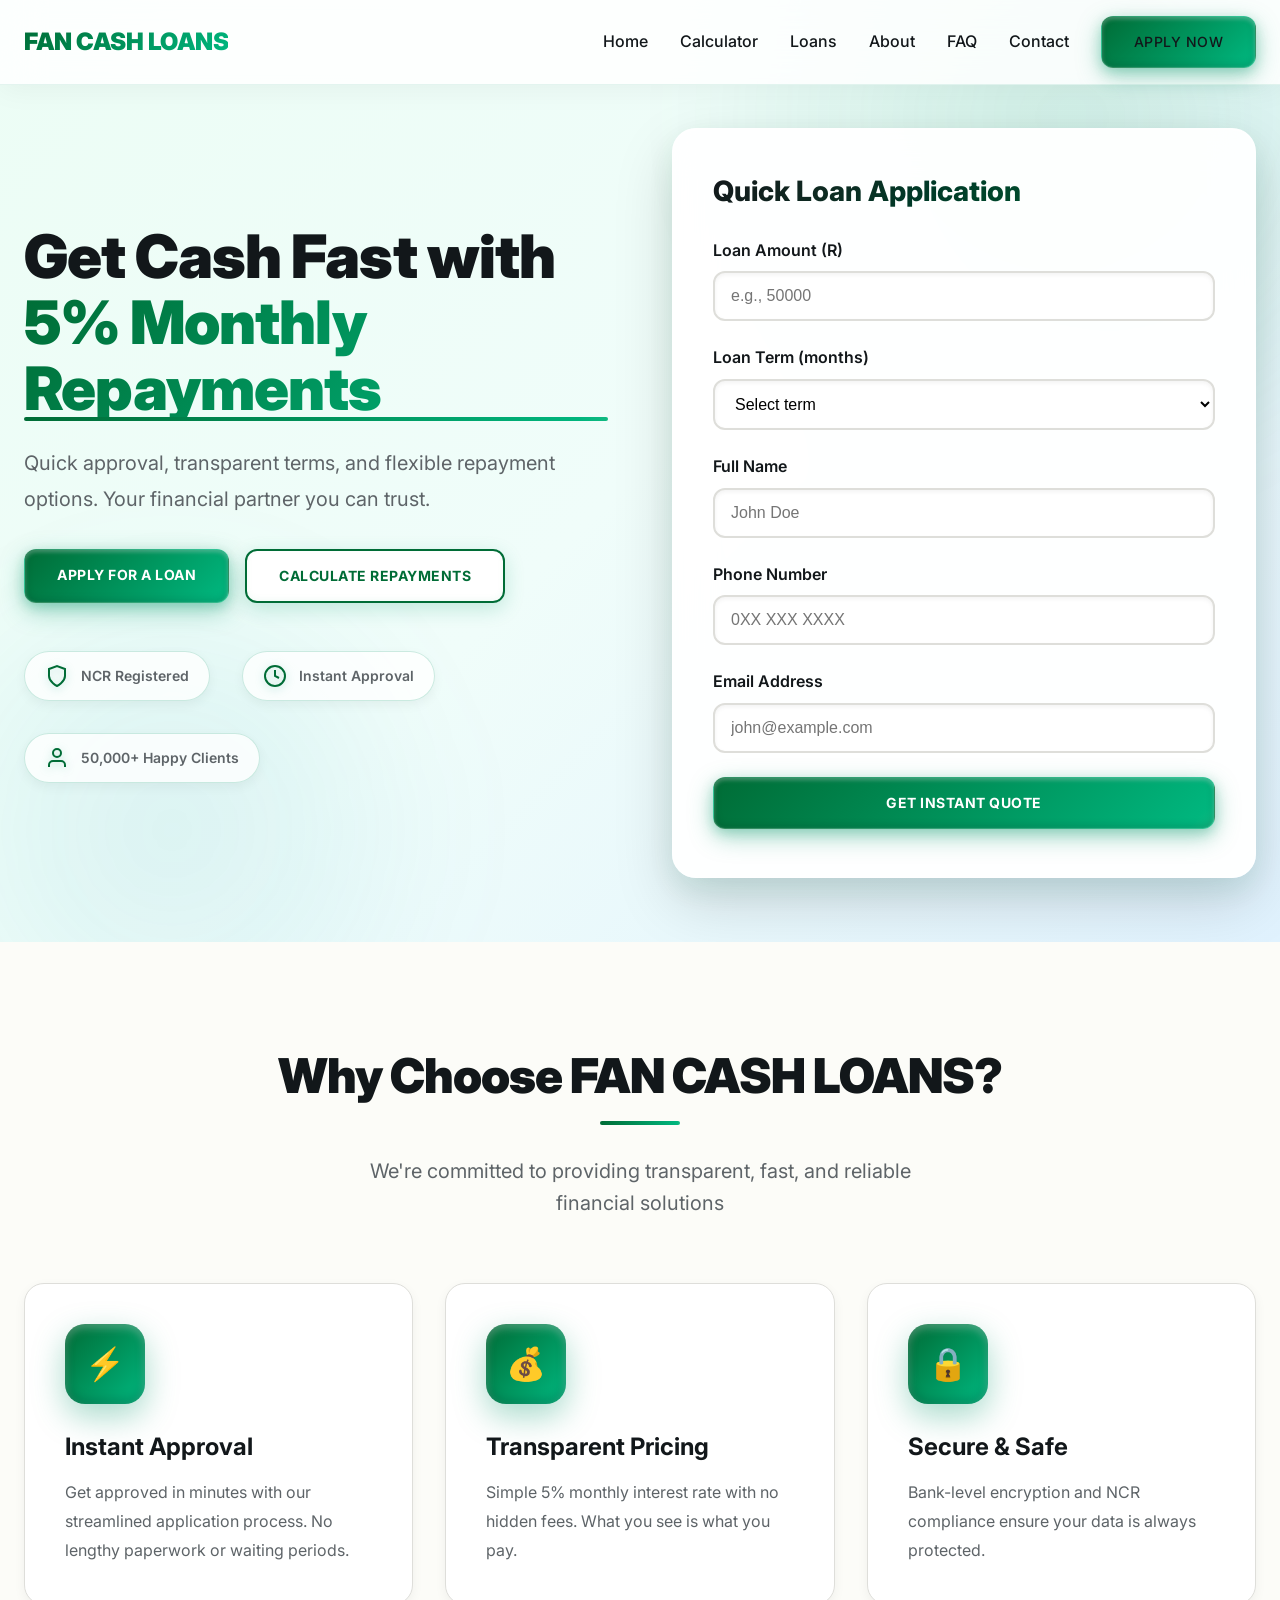
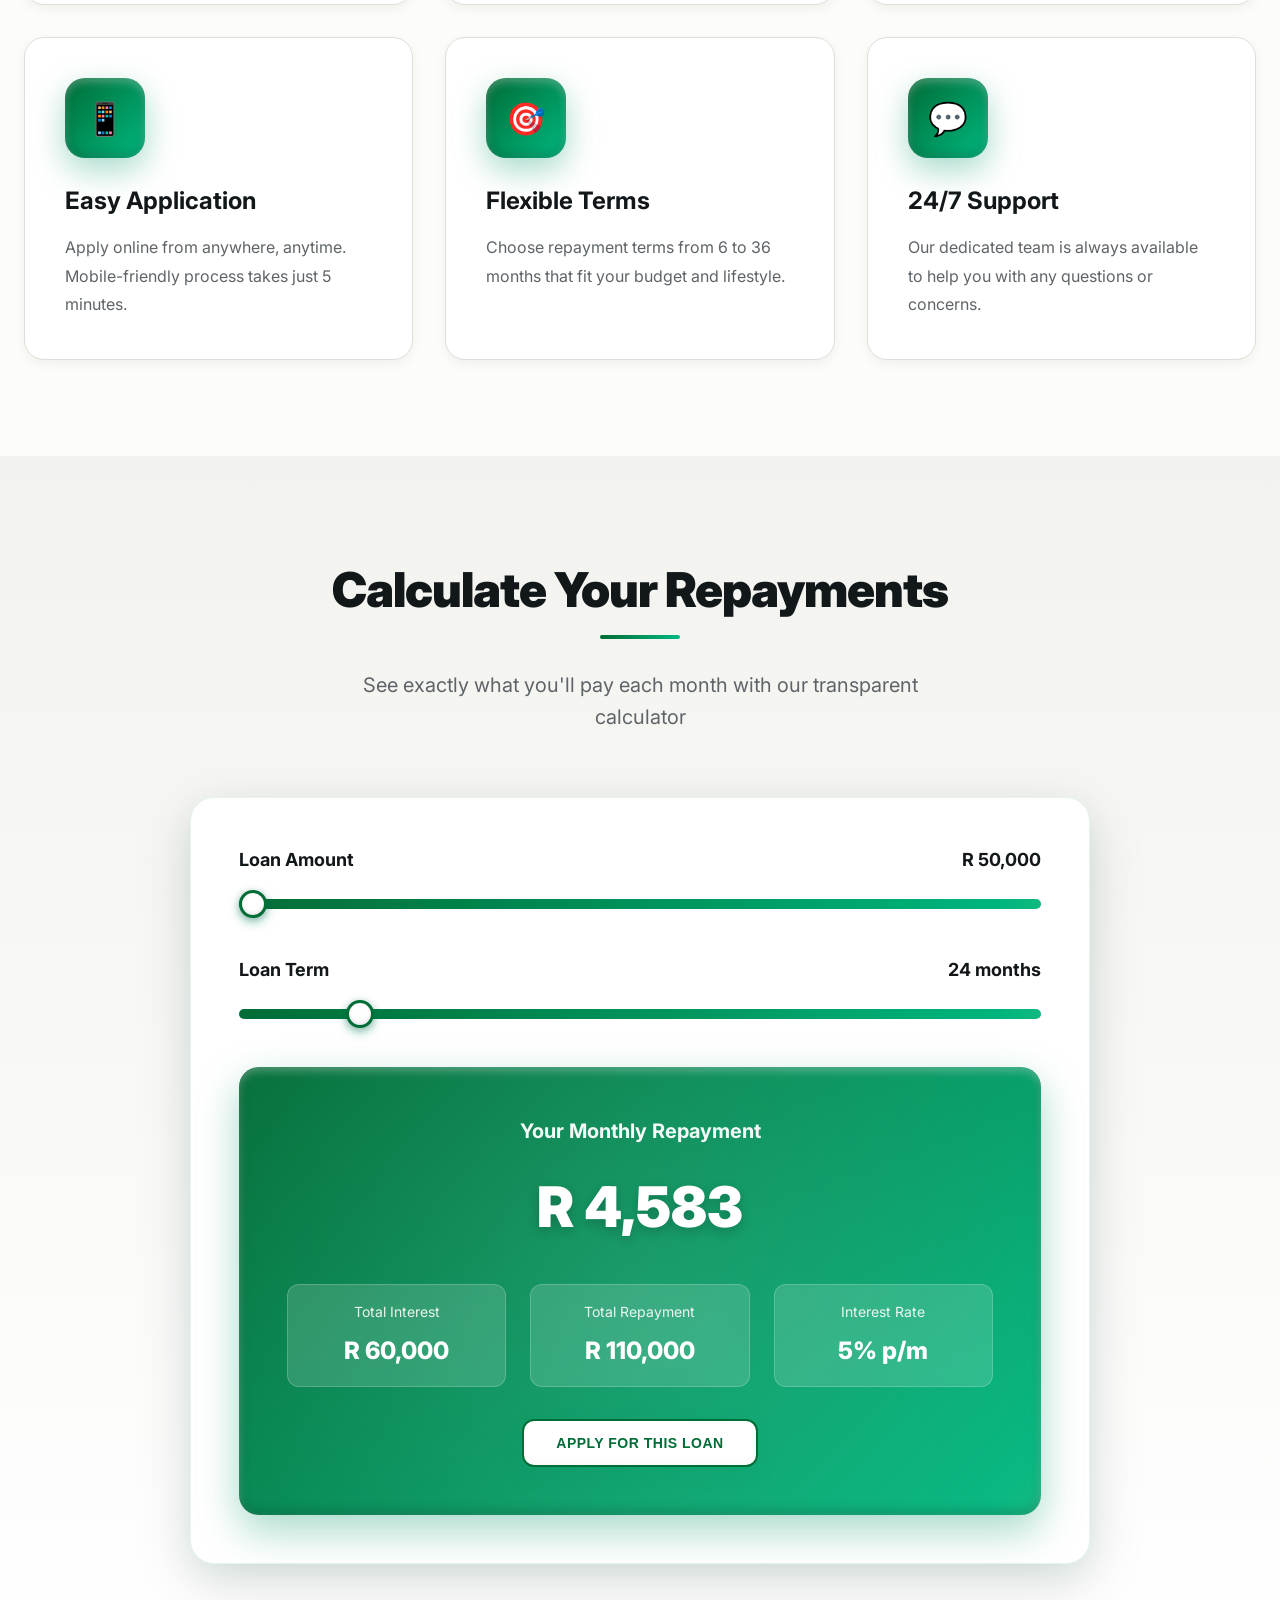
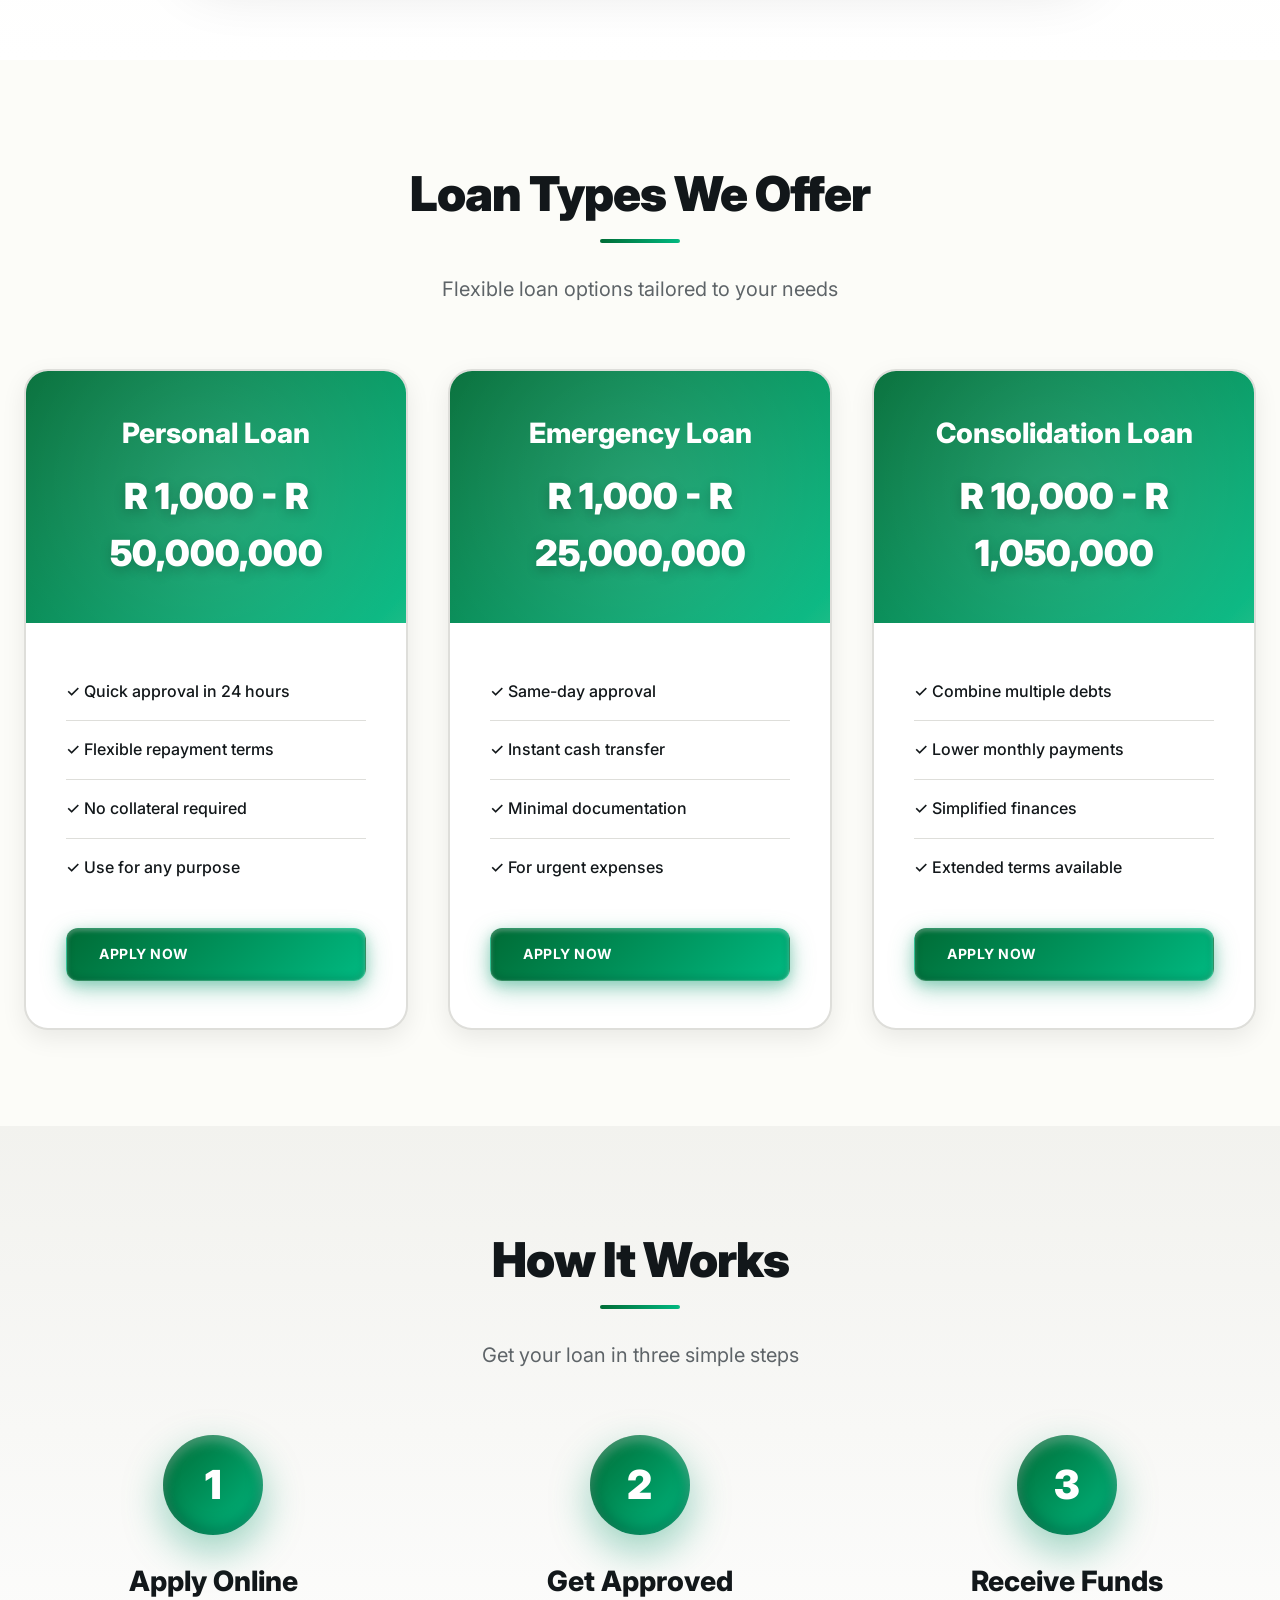
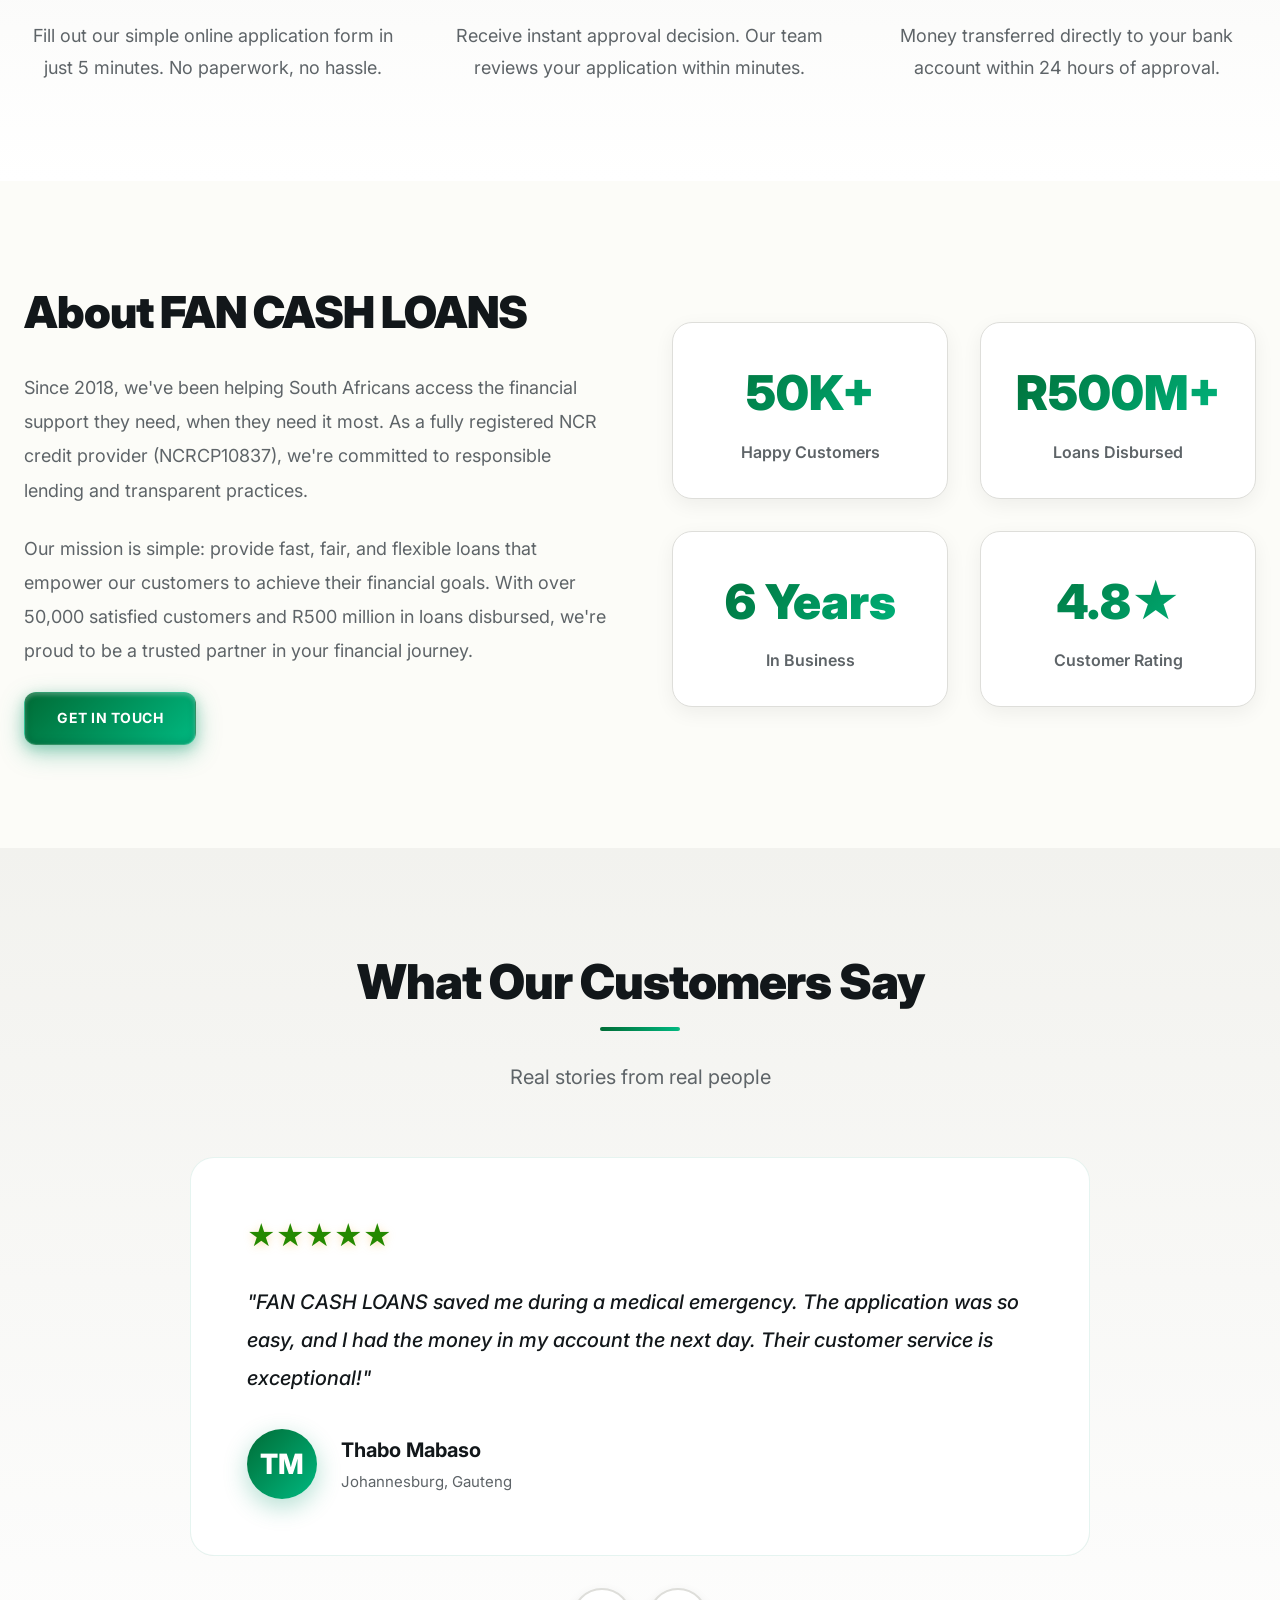
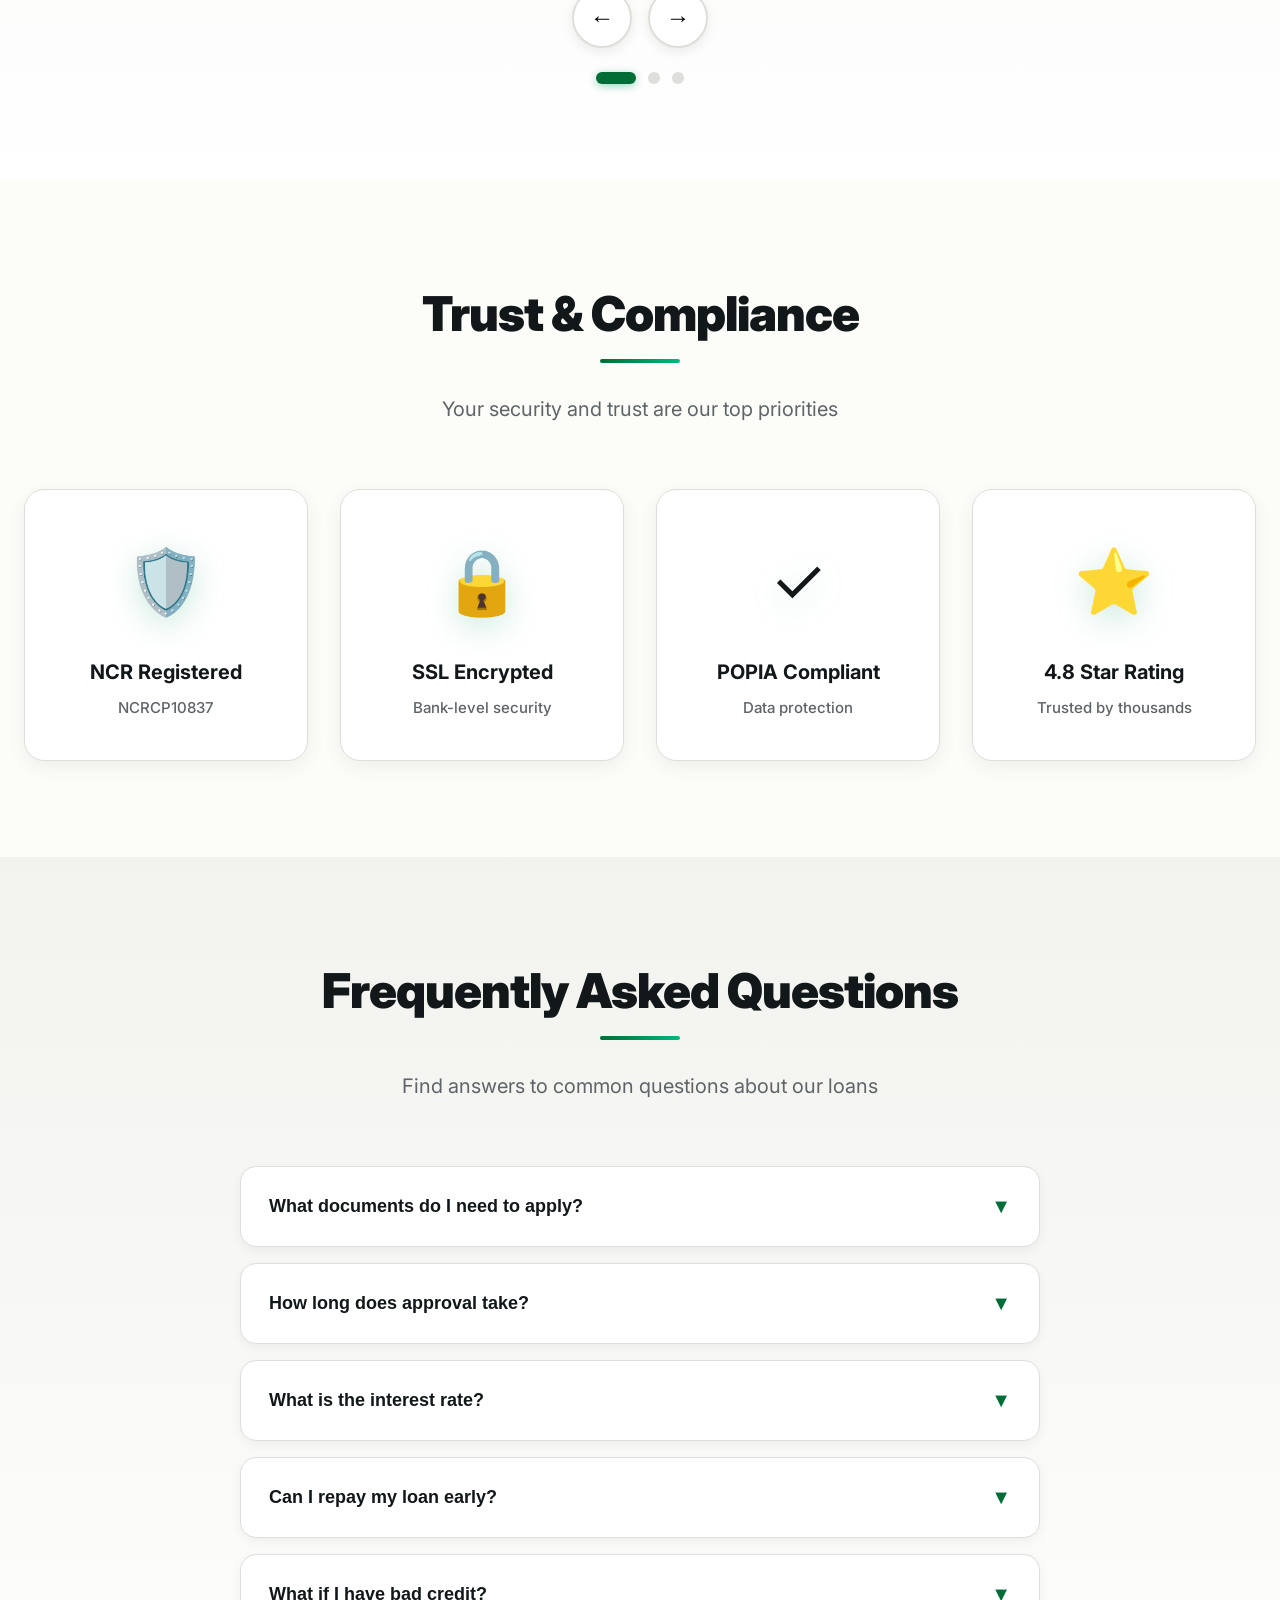
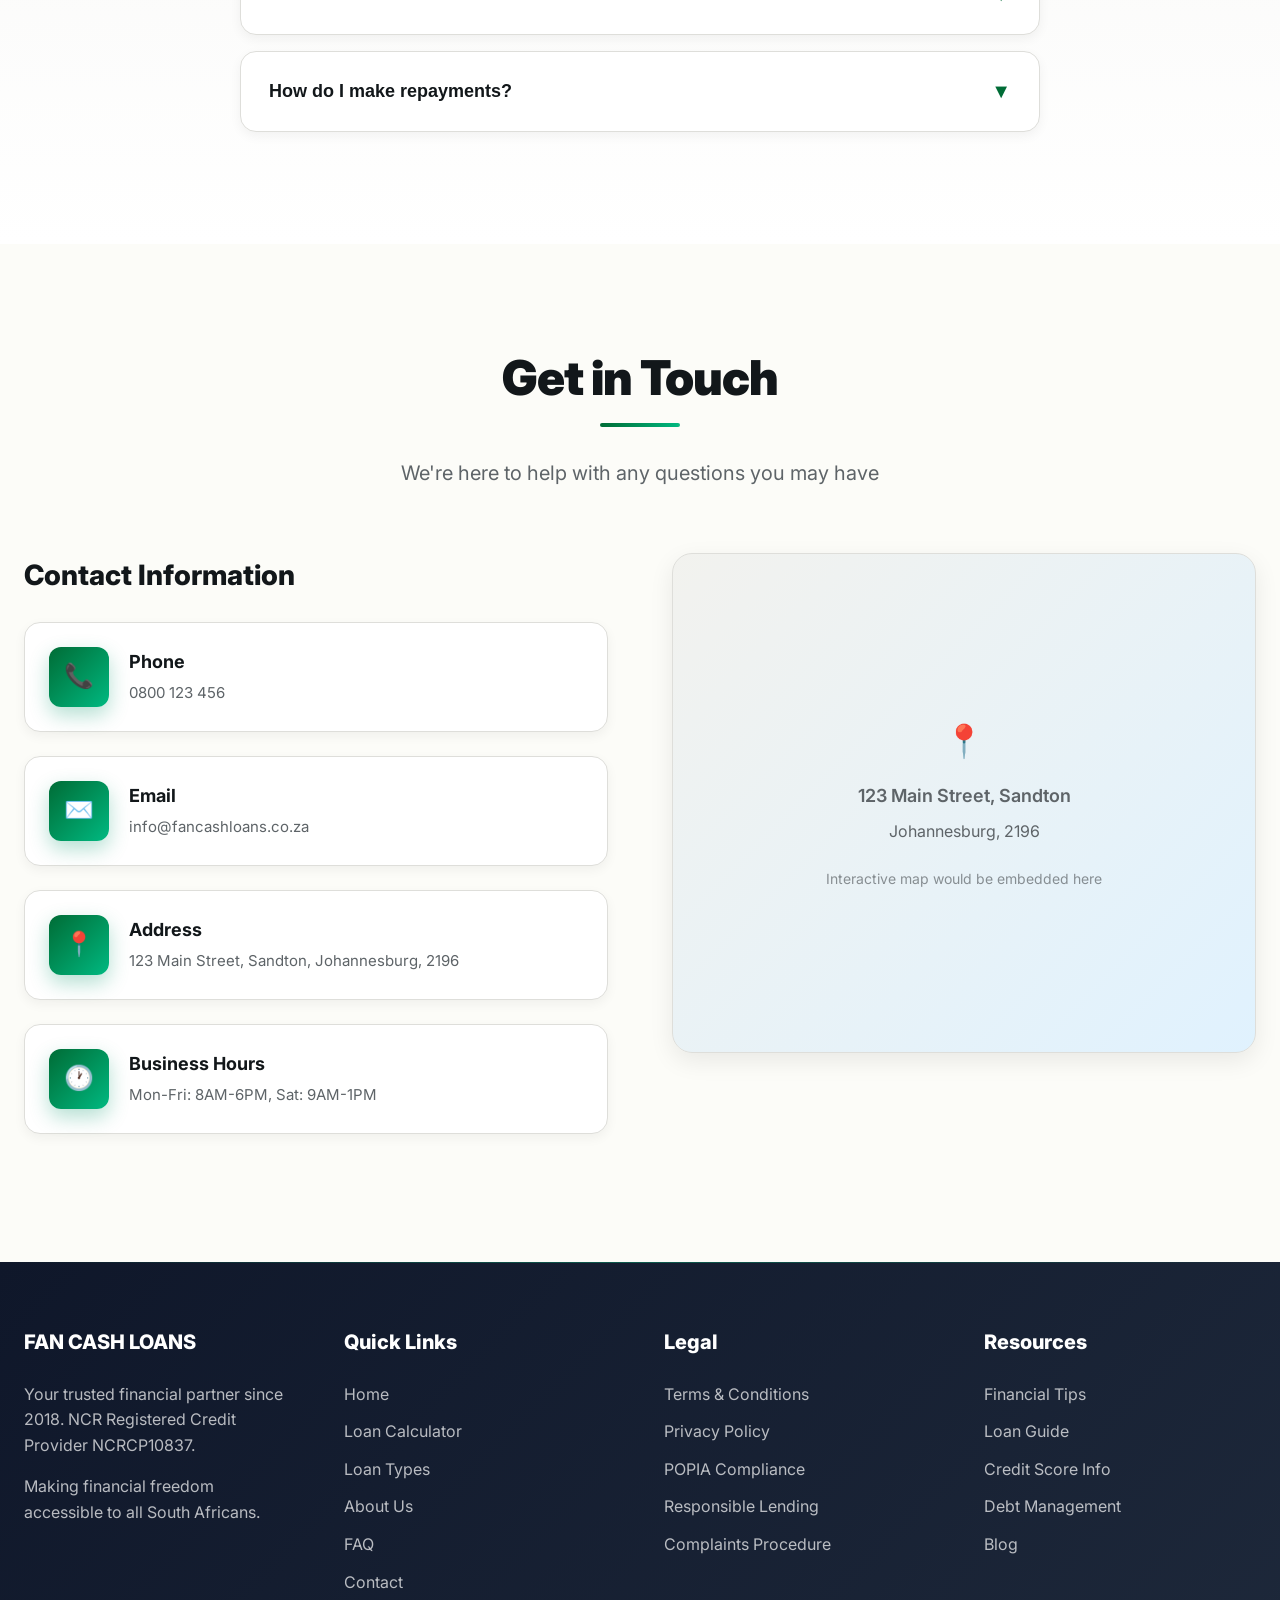
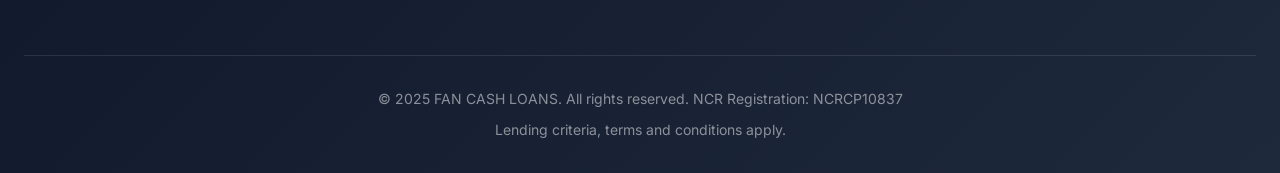
==== commit c046337b: "Update index.html" ====
--- a/index.html
+++ b/index.html
@@ -7,7 +7,7 @@
     <meta name="description" content="Get approved for a personal loan in minutes. Transparent 5% monthly repayments. NCR registered and trusted since 2018.">
     <link rel="preconnect" href="https://fonts.googleapis.com">
     <link rel="preconnect" href="https://fonts.gstatic.com" crossorigin>
-    <link href="https://fonts.googleapis.com/css2?family=Inter:wght@400;500;600;700;800&display=swap" rel="stylesheet">
+    <link href="https://fonts.googleapis.com/css2?family=Inter:wght@400;500;600;700;800;900&display=swap" rel="stylesheet">
     
     <style>
         * {
@@ -38,21 +38,25 @@
             overflow-x: hidden;
         }
 
-        /* Header Styles */
+        /* Enhanced header with glassmorphism */
         .header {
             position: fixed;
             top: 0;
             left: 0;
             right: 0;
+            background: rgba(255, 255, 255, 0.85);
+            backdrop-filter: blur(20px);
+            -webkit-backdrop-filter: blur(20px);
+            border-bottom: 1px solid rgba(5, 150, 105, 0.1);
+            z-index: 1000;
+            transition: all 0.4s cubic-bezier(0.4, 0, 0.2, 1);
+            box-shadow: 0 4px 30px rgba(0, 0, 0, 0.05);
+        }
+
+        .header.scrolled {
             background: rgba(255, 255, 255, 0.95);
-            backdrop-filter: blur(10px);
-            border-bottom: 1px solid var(--border);
-            z-index: 1000;
-            transition: all 0.3s ease;
-        }
-
-        .header.scrolled {
-            box-shadow: 0 4px 6px -1px rgba(0, 0, 0, 0.1);
+            box-shadow: 0 8px 32px rgba(0, 0, 0, 0.1);
+            border-bottom: 1px solid rgba(5, 150, 105, 0.2);
         }
 
         .header-container {
@@ -64,11 +68,23 @@
             align-items: center;
         }
 
+        /* Enhanced logo with gradient and animation */
         .logo {
             font-size: 1.5rem;
-            font-weight: 800;
-            color: var(--primary);
+            font-weight: 900;
+            background: linear-gradient(135deg, var(--primary), var(--primary-light));
+            -webkit-background-clip: text;
+            -webkit-text-fill-color: transparent;
+            background-clip: text;
             text-decoration: none;
+            letter-spacing: -0.5px;
+            transition: all 0.3s ease;
+            position: relative;
+        }
+
+        .logo:hover {
+            transform: scale(1.05);
+            filter: brightness(1.2);
         }
 
         .nav {
@@ -81,44 +97,101 @@
             color: var(--foreground);
             text-decoration: none;
             font-weight: 500;
-            transition: color 0.3s;
+            transition: all 0.3s ease;
+            position: relative;
+        }
+
+        .nav a::after {
+            content: '';
+            position: absolute;
+            bottom: -5px;
+            left: 0;
+            width: 0;
+            height: 2px;
+            background: linear-gradient(90deg, var(--primary), var(--primary-light));
+            transition: width 0.3s ease;
         }
 
         .nav a:hover {
             color: var(--primary);
         }
 
+        .nav a:hover::after {
+            width: 100%;
+        }
+
+        /* 3D Art-style buttons with depth and shadows */
         .btn {
-            padding: 0.75rem 1.5rem;
-            border-radius: var(--radius);
-            font-weight: 600;
+            padding: 0.875rem 2rem;
+            border-radius: 12px;
+            font-weight: 700;
             text-decoration: none;
-            transition: all 0.3s;
+            transition: all 0.4s cubic-bezier(0.4, 0, 0.2, 1);
             border: none;
             cursor: pointer;
             display: inline-block;
+            position: relative;
+            overflow: hidden;
+            text-transform: uppercase;
+            letter-spacing: 0.5px;
+            font-size: 0.875rem;
+        }
+
+        .btn::before {
+            content: '';
+            position: absolute;
+            top: 0;
+            left: -100%;
+            width: 100%;
+            height: 100%;
+            background: linear-gradient(90deg, transparent, rgba(255, 255, 255, 0.3), transparent);
+            transition: left 0.5s ease;
+        }
+
+        .btn:hover::before {
+            left: 100%;
         }
 
         .btn-primary {
-            background: var(--primary);
+            background: linear-gradient(135deg, var(--primary) 0%, var(--primary-light) 100%);
             color: white;
+            box-shadow: 0 8px 24px rgba(5, 150, 105, 0.35),
+                        0 4px 12px rgba(5, 150, 105, 0.25),
+                        inset 0 -2px 8px rgba(0, 0, 0, 0.15),
+                        inset 0 2px 4px rgba(255, 255, 255, 0.3);
+            border: 1px solid rgba(255, 255, 255, 0.2);
         }
 
         .btn-primary:hover {
-            background: var(--primary-dark);
-            transform: translateY(-2px);
-            box-shadow: 0 10px 20px rgba(5, 150, 105, 0.3);
+            transform: translateY(-4px) scale(1.02);
+            box-shadow: 0 16px 40px rgba(5, 150, 105, 0.45),
+                        0 8px 20px rgba(5, 150, 105, 0.35),
+                        inset 0 -2px 8px rgba(0, 0, 0, 0.2),
+                        inset 0 2px 6px rgba(255, 255, 255, 0.4);
+        }
+
+        .btn-primary:active {
+            transform: translateY(-1px) scale(0.98);
+            box-shadow: 0 4px 12px rgba(5, 150, 105, 0.3),
+                        inset 0 2px 8px rgba(0, 0, 0, 0.2);
         }
 
         .btn-secondary {
             background: white;
             color: var(--primary);
             border: 2px solid var(--primary);
+            box-shadow: 0 6px 20px rgba(5, 150, 105, 0.2),
+                        inset 0 -2px 6px rgba(5, 150, 105, 0.05),
+                        inset 0 2px 4px rgba(255, 255, 255, 0.8);
         }
 
         .btn-secondary:hover {
-            background: var(--primary);
+            background: linear-gradient(135deg, var(--primary) 0%, var(--primary-light) 100%);
             color: white;
+            transform: translateY(-4px) scale(1.02);
+            box-shadow: 0 16px 40px rgba(5, 150, 105, 0.35),
+                        inset 0 -2px 8px rgba(0, 0, 0, 0.15),
+                        inset 0 2px 4px rgba(255, 255, 255, 0.3);
         }
 
         .mobile-menu-btn {
@@ -130,29 +203,108 @@
             color: var(--foreground);
         }
 
-        /* Hero Section */
+        /* Enhanced hero with parallax and animated background */
         .hero {
             padding: 8rem 1.5rem 4rem;
-            background: linear-gradient(135deg, #ecfdf5 0%, #f0fdfa 100%);
+            background: linear-gradient(135deg, #ecfdf5 0%, #f0fdfa 50%, #e0f2fe 100%);
             position: relative;
             overflow: hidden;
+            min-height: 100vh;
+            display: flex;
+            align-items: center;
         }
 
         .hero::before {
             content: '';
             position: absolute;
-            top: -50%;
-            right: -20%;
+            top: -30%;
+            right: -15%;
+            width: 800px;
+            height: 800px;
+            background: radial-gradient(circle, rgba(5, 150, 105, 0.15) 0%, transparent 70%);
+            border-radius: 50%;
+            animation: float 8s ease-in-out infinite;
+            filter: blur(40px);
+        }
+
+        .hero::after {
+            content: '';
+            position: absolute;
+            bottom: -20%;
+            left: -10%;
             width: 600px;
             height: 600px;
-            background: radial-gradient(circle, rgba(5, 150, 105, 0.1) 0%, transparent 70%);
+            background: radial-gradient(circle, rgba(8, 145, 178, 0.1) 0%, transparent 70%);
             border-radius: 50%;
-            animation: float 6s ease-in-out infinite;
+            animation: float 10s ease-in-out infinite reverse;
+            filter: blur(50px);
         }
 
         @keyframes float {
-            0%, 100% { transform: translateY(0) scale(1); }
-            50% { transform: translateY(-20px) scale(1.05); }
+            0%, 100% { 
+                transform: translateY(0) translateX(0) scale(1); 
+            }
+            33% { 
+                transform: translateY(-30px) translateX(20px) scale(1.05); 
+            }
+            66% { 
+                transform: translateY(20px) translateX(-15px) scale(0.95); 
+            }
+        }
+
+        /* Animated gradient orbs */
+        .hero-orb {
+            position: absolute;
+            border-radius: 50%;
+            filter: blur(60px);
+            opacity: 0.4;
+            animation: orbFloat 15s ease-in-out infinite;
+        }
+
+        .hero-orb-1 {
+            width: 400px;
+            height: 400px;
+            background: linear-gradient(135deg, #10b981, #059669);
+            top: 10%;
+            right: 20%;
+            animation-delay: 0s;
+        }
+
+        .hero-orb-2 {
+            width: 300px;
+            height: 300px;
+            background: linear-gradient(135deg, #0891b2, #0e7490);
+            bottom: 20%;
+            left: 10%;
+            animation-delay: 5s;
+        }
+
+        .hero-orb-3 {
+            width: 250px;
+            height: 250px;
+            background: linear-gradient(135deg, #f59e0b, #d97706);
+            top: 50%;
+            right: 5%;
+            animation-delay: 10s;
+        }
+
+        @keyframes orbFloat {
+            0%, 100% { 
+                transform: translate(0, 0) scale(1);
+                opacity: 0.4;
+            }
+            25% { 
+                transform: translate(30px, -40px) scale(1.1);
+                opacity: 0.5;
+            }
+            50% { 
+                transform: translate(-20px, 30px) scale(0.9);
+                opacity: 0.3;
+            }
+            75% { 
+                transform: translate(40px, 20px) scale(1.05);
+                opacity: 0.45;
+            }
         }
 
         .hero-container {
@@ -166,62 +318,138 @@
             z-index: 1;
         }
 
+        /* Enhanced hero content with text animations */
         .hero-content h1 {
-            font-size: 3.5rem;
-            font-weight: 800;
+            font-size: 3.75rem;
+            font-weight: 900;
             line-height: 1.1;
             margin-bottom: 1.5rem;
             color: var(--foreground);
+            letter-spacing: -1px;
+            animation: slideInUp 0.8s ease-out;
+        }
+
+        @keyframes slideInUp {
+            from {
+                opacity: 0;
+                transform: translateY(40px);
+            }
+            to {
+                opacity: 1;
+                transform: translateY(0);
+            }
         }
 
         .hero-content .highlight {
-            color: var(--primary);
+            background: linear-gradient(135deg, var(--primary), var(--primary-light));
+            -webkit-background-clip: text;
+            -webkit-text-fill-color: transparent;
+            background-clip: text;
+            position: relative;
+            display: inline-block;
+        }
+
+        .hero-content .highlight::after {
+            content: '';
+            position: absolute;
+            bottom: 0;
+            left: 0;
+            width: 100%;
+            height: 4px;
+            background: linear-gradient(90deg, var(--primary), var(--primary-light));
+            border-radius: 2px;
+            animation: expandWidth 1s ease-out 0.5s both;
+        }
+
+        @keyframes expandWidth {
+            from { width: 0; }
+            to { width: 100%; }
         }
 
         .hero-content p {
             font-size: 1.25rem;
             color: var(--muted-foreground);
             margin-bottom: 2rem;
-            line-height: 1.6;
+            line-height: 1.8;
+            animation: slideInUp 0.8s ease-out 0.2s both;
         }
 
         .hero-cta {
             display: flex;
             gap: 1rem;
             flex-wrap: wrap;
-        }
-
+            animation: slideInUp 0.8s ease-out 0.4s both;
+        }
+
+        /* Enhanced trust badges with icons and animations */
         .trust-badges {
             display: flex;
             gap: 2rem;
             margin-top: 3rem;
             flex-wrap: wrap;
+            animation: slideInUp 0.8s ease-out 0.6s both;
         }
 
         .trust-badge {
             display: flex;
             align-items: center;
-            gap: 0.5rem;
+            gap: 0.75rem;
             color: var(--muted-foreground);
             font-size: 0.875rem;
+            font-weight: 600;
+            padding: 0.75rem 1.25rem;
+            background: rgba(255, 255, 255, 0.8);
+            backdrop-filter: blur(10px);
+            border-radius: 50px;
+            border: 1px solid rgba(5, 150, 105, 0.2);
+            transition: all 0.3s ease;
+            box-shadow: 0 4px 12px rgba(0, 0, 0, 0.05);
+        }
+
+        .trust-badge:hover {
+            transform: translateY(-3px);
+            box-shadow: 0 8px 24px rgba(5, 150, 105, 0.2);
+            border-color: var(--primary);
         }
 
         .trust-badge svg {
             color: var(--primary);
-        }
-
-        /* Quick Application Widget */
+            filter: drop-shadow(0 2px 4px rgba(5, 150, 105, 0.3));
+        }
+
+        /* Enhanced quick application widget with glassmorphism */
         .quick-app {
-            background: white;
-            border-radius: 1rem;
-            padding: 2rem;
-            box-shadow: 0 20px 40px rgba(0, 0, 0, 0.1);
+            background: rgba(255, 255, 255, 0.95);
+            backdrop-filter: blur(20px);
+            border-radius: 24px;
+            padding: 2.5rem;
+            box-shadow: 0 24px 60px rgba(0, 0, 0, 0.15),
+                        0 12px 30px rgba(5, 150, 105, 0.1),
+                        inset 0 1px 0 rgba(255, 255, 255, 0.8);
+            border: 1px solid rgba(255, 255, 255, 0.5);
+            animation: slideInRight 0.8s ease-out;
+        }
+
+        @keyframes slideInRight {
+            from {
+                opacity: 0;
+                transform: translateX(40px);
+            }
+            to {
+                opacity: 1;
+                transform: translateX(0);
+            }
         }
 
         .quick-app h3 {
-            font-size: 1.5rem;
+            font-size: 1.75rem;
             margin-bottom: 1.5rem;
             color: var(--foreground);
+            font-weight: 800;
+            background: linear-gradient(135deg, var(--foreground), var(--primary));
+            -webkit-background-clip: text;
+            -webkit-text-fill-color: transparent;
+            background-clip: text;
         }
 
         .form-group {
@@ -231,33 +459,39 @@
         .form-group label {
             display: block;
             margin-bottom: 0.5rem;
-            font-weight: 500;
+            font-weight: 600;
             color: var(--foreground);
         }
 
         .form-group input,
         .form-group select {
             width: 100%;
-            padding: 0.75rem;
-            border: 1px solid var(--border);
-            border-radius: var(--radius);
+            padding: 0.875rem 1rem;
+            border: 2px solid var(--border);
+            border-radius: 12px;
             font-size: 1rem;
-            transition: border-color 0.3s;
+            transition: all 0.3s ease;
+            background: white;
+            box-shadow: inset 0 2px 4px rgba(0, 0, 0, 0.05);
         }
 
         .form-group input:focus,
         .form-group select:focus {
             outline: none;
             border-color: var(--primary);
+            box-shadow: 0 0 0 4px rgba(5, 150, 105, 0.1),
+                        inset 0 2px 4px rgba(0, 0, 0, 0.05);
+            transform: translateY(-2px);
         }
 
         /* Section Styles */
         .section {
-            padding: 5rem 1.5rem;
+            padding: 6rem 1.5rem;
+            position: relative;
         }
 
         .section-alt {
-            background: var(--muted);
+            background: linear-gradient(180deg, var(--muted) 0%, #ffffff 100%);
         }
 
         .container {
@@ -271,196 +505,330 @@
         }
 
         .section-header h2 {
-            font-size: 2.5rem;
-            font-weight: 800;
+            font-size: 3rem;
+            font-weight: 900;
             margin-bottom: 1rem;
             color: var(--foreground);
+            letter-spacing: -1px;
+            position: relative;
+            display: inline-block;
+        }
+
+        .section-header h2::after {
+            content: '';
+            position: absolute;
+            bottom: -10px;
+            left: 50%;
+            transform: translateX(-50%);
+            width: 80px;
+            height: 4px;
+            background: linear-gradient(90deg, var(--primary), var(--primary-light));
+            border-radius: 2px;
         }
 
         .section-header p {
-            font-size: 1.125rem;
+            font-size: 1.25rem;
             color: var(--muted-foreground);
             max-width: 600px;
-            margin: 0 auto;
-        }
-
-        /* Why Choose Us */
+            margin: 1.5rem auto 0;
+        }
+
+        /* Enhanced feature cards with 3D effects and animated icons */
         .features-grid {
             display: grid;
-            grid-template-columns: repeat(auto-fit, minmax(280px, 1fr));
+            grid-template-columns: repeat(auto-fit, minmax(300px, 1fr));
             gap: 2rem;
         }
 
         .feature-card {
             background: white;
-            padding: 2rem;
-            border-radius: 1rem;
-            transition: all 0.3s;
+            padding: 2.5rem;
+            border-radius: 20px;
+            transition: all 0.4s cubic-bezier(0.4, 0, 0.2, 1);
             border: 1px solid var(--border);
+            box-shadow: 0 4px 12px rgba(0, 0, 0, 0.05);
+            position: relative;
+            overflow: hidden;
+        }
+
+        .feature-card::before {
+            content: '';
+            position: absolute;
+            top: 0;
+            left: 0;
+            width: 100%;
+            height: 100%;
+            background: linear-gradient(135deg, rgba(5, 150, 105, 0.05), rgba(8, 145, 178, 0.05));
+            opacity: 0;
+            transition: opacity 0.4s ease;
         }
 
         .feature-card:hover {
-            transform: translateY(-5px);
-            box-shadow: 0 20px 40px rgba(0, 0, 0, 0.1);
+            transform: translateY(-12px) scale(1.02);
+            box-shadow: 0 24px 48px rgba(5, 150, 105, 0.2),
+                        0 12px 24px rgba(0, 0, 0, 0.1);
+            border-color: var(--primary);
+        }
+
+        .feature-card:hover::before {
+            opacity: 1;
         }
 
         .feature-icon {
-            width: 60px;
-            height: 60px;
+            width: 80px;
+            height: 80px;
             background: linear-gradient(135deg, var(--primary), var(--primary-light));
-            border-radius: 1rem;
+            border-radius: 20px;
             display: flex;
             align-items: center;
             justify-content: center;
             margin-bottom: 1.5rem;
             color: white;
+            font-size: 2rem;
+            box-shadow: 0 12px 32px rgba(5, 150, 105, 0.35),
+                        inset 0 -4px 12px rgba(0, 0, 0, 0.2),
+                        inset 0 4px 8px rgba(255, 255, 255, 0.3);
+            transition: all 0.4s ease;
+            position: relative;
+            z-index: 1;
+        }
+
+        .feature-card:hover .feature-icon {
+            transform: scale(1.1) rotate(5deg);
+            box-shadow: 0 16px 40px rgba(5, 150, 105, 0.45),
+                        inset 0 -4px 12px rgba(0, 0, 0, 0.25),
+                        inset 0 4px 8px rgba(255, 255, 255, 0.4);
+            animation: iconBounce 0.6s ease;
+        }
+
+        @keyframes iconBounce {
+            0%, 100% { transform: scale(1.1) rotate(5deg); }
+            50% { transform: scale(1.15) rotate(-5deg); }
+        }
+
+        .feature-card h3 {
             font-size: 1.5rem;
-        }
-
-        .feature-card h3 {
-            font-size: 1.25rem;
             margin-bottom: 0.75rem;
             color: var(--foreground);
+            font-weight: 700;
+            position: relative;
+            z-index: 1;
         }
 
         .feature-card p {
             color: var(--muted-foreground);
-            line-height: 1.6;
-        }
-
-        /* Calculator */
+            line-height: 1.8;
+            position: relative;
+            z-index: 1;
+        }
+
+        /* Enhanced calculator with modern styling */
         .calculator {
             background: white;
             padding: 3rem;
-            border-radius: 1rem;
-            box-shadow: 0 10px 30px rgba(0, 0, 0, 0.1);
-            max-width: 800px;
+            border-radius: 24px;
+            box-shadow: 0 20px 60px rgba(0, 0, 0, 0.12),
+                        0 10px 30px rgba(5, 150, 105, 0.08);
+            max-width: 900px;
             margin: 0 auto;
+            border: 1px solid rgba(5, 150, 105, 0.1);
         }
 
         .slider-group {
-            margin-bottom: 2rem;
+            margin-bottom: 2.5rem;
         }
 
         .slider-group label {
             display: flex;
             justify-content: space-between;
             margin-bottom: 1rem;
-            font-weight: 600;
+            font-weight: 700;
+            font-size: 1.125rem;
         }
 
         .slider-group input[type="range"] {
             width: 100%;
-            height: 8px;
+            height: 10px;
             border-radius: 5px;
-            background: var(--border);
+            background: linear-gradient(90deg, var(--primary) 0%, var(--primary-light) 100%);
             outline: none;
             -webkit-appearance: none;
+            position: relative;
         }
 
         .slider-group input[type="range"]::-webkit-slider-thumb {
             -webkit-appearance: none;
             appearance: none;
-            width: 24px;
-            height: 24px;
+            width: 28px;
+            height: 28px;
             border-radius: 50%;
-            background: var(--primary);
+            background: white;
             cursor: pointer;
-            box-shadow: 0 2px 8px rgba(5, 150, 105, 0.3);
+            box-shadow: 0 4px 12px rgba(5, 150, 105, 0.4),
+                        0 2px 6px rgba(0, 0, 0, 0.2),
+                        inset 0 -2px 4px rgba(0, 0, 0, 0.1);
+            border: 3px solid var(--primary);
+            transition: all 0.3s ease;
+        }
+
+        .slider-group input[type="range"]::-webkit-slider-thumb:hover {
+            transform: scale(1.2);
+            box-shadow: 0 6px 16px rgba(5, 150, 105, 0.5),
+                        0 3px 8px rgba(0, 0, 0, 0.25);
         }
 
         .slider-group input[type="range"]::-moz-range-thumb {
-            width: 24px;
-            height: 24px;
+            width: 28px;
+            height: 28px;
             border-radius: 50%;
-            background: var(--primary);
+            background: white;
             cursor: pointer;
-            border: none;
-            box-shadow: 0 2px 8px rgba(5, 150, 105, 0.3);
+            border: 3px solid var(--primary);
+            box-shadow: 0 4px 12px rgba(5, 150, 105, 0.4),
+                        0 2px 6px rgba(0, 0, 0, 0.2);
+            transition: all 0.3s ease;
+        }
+
+        .slider-group input[type="range"]::-moz-range-thumb:hover {
+            transform: scale(1.2);
         }
 
         .calc-result {
-            background: linear-gradient(135deg, var(--primary), var(--primary-light));
-            padding: 2rem;
-            border-radius: 1rem;
+            background: linear-gradient(135deg, var(--primary) 0%, var(--primary-light) 100%);
+            padding: 3rem;
+            border-radius: 20px;
             color: white;
             text-align: center;
+            box-shadow: 0 16px 40px rgba(5, 150, 105, 0.35),
+                        inset 0 -4px 12px rgba(0, 0, 0, 0.2),
+                        inset 0 4px 8px rgba(255, 255, 255, 0.3);
+            position: relative;
+            overflow: hidden;
+        }
+
+        .calc-result::before {
+            content: '';
+            position: absolute;
+            top: -50%;
+            right: -50%;
+            width: 200%;
+            height: 200%;
+            background: radial-gradient(circle, rgba(255, 255, 255, 0.1) 0%, transparent 70%);
+            animation: rotate 20s linear infinite;
+        }
+
+        @keyframes rotate {
+            from { transform: rotate(0deg); }
+            to { transform: rotate(360deg); }
         }
 
         .calc-result h3 {
             font-size: 1.25rem;
             margin-bottom: 1rem;
-            opacity: 0.9;
+            opacity: 0.95;
+            position: relative;
+            z-index: 1;
         }
 
         .calc-result .amount {
-            font-size: 3rem;
-            font-weight: 800;
+            font-size: 3.5rem;
+            font-weight: 900;
             margin-bottom: 1rem;
+            position: relative;
+            z-index: 1;
+            text-shadow: 0 4px 12px rgba(0, 0, 0, 0.2);
         }
 
         .calc-breakdown {
             display: grid;
             grid-template-columns: repeat(3, 1fr);
-            gap: 1rem;
-            margin-top: 1.5rem;
+            gap: 1.5rem;
+            margin-top: 2rem;
+            position: relative;
+            z-index: 1;
         }
 
         .calc-breakdown-item {
             text-align: center;
+            padding: 1rem;
+            background: rgba(255, 255, 255, 0.15);
+            backdrop-filter: blur(10px);
+            border-radius: 12px;
+            border: 1px solid rgba(255, 255, 255, 0.2);
         }
 
         .calc-breakdown-item .label {
             font-size: 0.875rem;
             opacity: 0.9;
-            margin-bottom: 0.25rem;
+            margin-bottom: 0.5rem;
         }
 
         .calc-breakdown-item .value {
-            font-size: 1.25rem;
-            font-weight: 700;
-        }
-
-        /* Loan Types */
+            font-size: 1.5rem;
+            font-weight: 800;
+        }
+
+        /* Enhanced loan cards with 3D depth */
         .loan-types-grid {
             display: grid;
-            grid-template-columns: repeat(auto-fit, minmax(300px, 1fr));
-            gap: 2rem;
+            grid-template-columns: repeat(auto-fit, minmax(320px, 1fr));
+            gap: 2.5rem;
         }
 
         .loan-card {
             background: white;
-            border-radius: 1rem;
+            border-radius: 24px;
             overflow: hidden;
             border: 2px solid var(--border);
-            transition: all 0.3s;
+            transition: all 0.4s cubic-bezier(0.4, 0, 0.2, 1);
+            box-shadow: 0 8px 24px rgba(0, 0, 0, 0.08);
         }
 
         .loan-card:hover {
             border-color: var(--primary);
-            transform: translateY(-5px);
-            box-shadow: 0 20px 40px rgba(0, 0, 0, 0.1);
+            transform: translateY(-12px) scale(1.02);
+            box-shadow: 0 28px 56px rgba(5, 150, 105, 0.25),
+                        0 14px 28px rgba(0, 0, 0, 0.12);
         }
 
         .loan-card-header {
-            background: linear-gradient(135deg, var(--primary), var(--primary-light));
+            background: linear-gradient(135deg, var(--primary) 0%, var(--primary-light) 100%);
             color: white;
-            padding: 2rem;
+            padding: 2.5rem;
             text-align: center;
+            position: relative;
+            overflow: hidden;
+        }
+
+        .loan-card-header::before {
+            content: '';
+            position: absolute;
+            top: -50%;
+            left: -50%;
+            width: 200%;
+            height: 200%;
+            background: radial-gradient(circle, rgba(255, 255, 255, 0.15) 0%, transparent 70%);
+            animation: rotate 15s linear infinite;
         }
 
         .loan-card-header h3 {
-            font-size: 1.5rem;
-            margin-bottom: 0.5rem;
+            font-size: 1.75rem;
+            margin-bottom: 0.75rem;
+            position: relative;
+            z-index: 1;
+            font-weight: 800;
         }
 
         .loan-card-header .amount {
-            font-size: 2rem;
-            font-weight: 800;
+            font-size: 2.25rem;
+            font-weight: 900;
+            position: relative;
+            z-index: 1;
+            text-shadow: 0 4px 12px rgba(0, 0, 0, 0.2);
         }
 
         .loan-card-body {
-            padding: 2rem;
+            padding: 2.5rem;
         }
 
         .loan-features {
@@ -469,21 +837,28 @@
         }
 
         .loan-features li {
-            padding: 0.75rem 0;
+            padding: 1rem 0;
             border-bottom: 1px solid var(--border);
             display: flex;
             align-items: center;
-            gap: 0.5rem;
+            gap: 0.75rem;
+            font-weight: 500;
+            transition: all 0.3s ease;
+        }
+
+        .loan-features li:hover {
+            padding-left: 0.5rem;
+            color: var(--primary);
         }
 
         .loan-features li:last-child {
             border-bottom: none;
         }
 
-        /* How It Works */
+        /* Enhanced step cards with 3D numbers */
         .steps-grid {
             display: grid;
-            grid-template-columns: repeat(auto-fit, minmax(280px, 1fr));
+            grid-template-columns: repeat(auto-fit, minmax(300px, 1fr));
             gap: 3rem;
             position: relative;
         }
@@ -494,29 +869,57 @@
         }
 
         .step-number {
-            width: 80px;
-            height: 80px;
-            background: linear-gradient(135deg, var(--primary), var(--primary-light));
+            width: 100px;
+            height: 100px;
+            background: linear-gradient(135deg, var(--primary) 0%, var(--primary-light) 100%);
             color: white;
             border-radius: 50%;
             display: flex;
             align-items: center;
             justify-content: center;
-            font-size: 2rem;
-            font-weight: 800;
+            font-size: 2.5rem;
+            font-weight: 900;
             margin: 0 auto 1.5rem;
-            box-shadow: 0 10px 30px rgba(5, 150, 105, 0.3);
+            box-shadow: 0 16px 40px rgba(5, 150, 105, 0.4),
+                        inset 0 -6px 16px rgba(0, 0, 0, 0.25),
+                        inset 0 6px 12px rgba(255, 255, 255, 0.3);
+            transition: all 0.4s ease;
+            position: relative;
+        }
+
+        .step-number::before {
+            content: '';
+            position: absolute;
+            inset: -4px;
+            border-radius: 50%;
+            background: linear-gradient(135deg, var(--primary-light), var(--primary));
+            z-index: -1;
+            opacity: 0;
+            transition: opacity 0.4s ease;
+        }
+
+        .step-card:hover .step-number {
+            transform: scale(1.1) rotate(10deg);
+            box-shadow: 0 20px 50px rgba(5, 150, 105, 0.5),
+                        inset 0 -6px 16px rgba(0, 0, 0, 0.3),
+                        inset 0 6px 12px rgba(255, 255, 255, 0.4);
+        }
+
+        .step-card:hover .step-number::before {
+            opacity: 1;
         }
 
         .step-card h3 {
-            font-size: 1.5rem;
+            font-size: 1.75rem;
             margin-bottom: 1rem;
             color: var(--foreground);
+            font-weight: 800;
         }
 
         .step-card p {
             color: var(--muted-foreground);
-            line-height: 1.6;
+            line-height: 1.8;
+            font-size: 1.125rem;
         }
 
         /* About Section */
@@ -528,18 +931,21 @@
         }
 
         .about-text h2 {
-            font-size: 2.5rem;
-            font-weight: 800;
+            font-size: 2.75rem;
+            font-weight: 900;
             margin-bottom: 1.5rem;
             color: var(--foreground);
+            letter-spacing: -1px;
         }
 
         .about-text p {
             color: var(--muted-foreground);
             margin-bottom: 1.5rem;
-            line-height: 1.8;
-        }
-
+            line-height: 1.9;
+            font-size: 1.125rem;
+        }
+
+        /* Enhanced stat cards with 3D effects */
         .stats-grid {
             display: grid;
             grid-template-columns: repeat(2, 1fr);
@@ -548,22 +954,34 @@
 
         .stat-card {
             text-align: center;
-            padding: 1.5rem;
+            padding: 2rem;
             background: white;
-            border-radius: 1rem;
+            border-radius: 20px;
             border: 1px solid var(--border);
+            transition: all 0.4s ease;
+            box-shadow: 0 6px 20px rgba(0, 0, 0, 0.06);
+        }
+
+        .stat-card:hover {
+            transform: translateY(-8px) scale(1.05);
+            box-shadow: 0 20px 40px rgba(5, 150, 105, 0.2);
+            border-color: var(--primary);
         }
 
         .stat-card .number {
-            font-size: 2.5rem;
-            font-weight: 800;
-            color: var(--primary);
+            font-size: 3rem;
+            font-weight: 900;
+            background: linear-gradient(135deg, var(--primary), var(--primary-light));
+            -webkit-background-clip: text;
+            -webkit-text-fill-color: transparent;
+            background-clip: text;
             margin-bottom: 0.5rem;
         }
 
         .stat-card .label {
             color: var(--muted-foreground);
-            font-size: 0.875rem;
+            font-size: 1rem;
+            font-weight: 600;
         }
 
         /* Testimonials */
@@ -575,25 +993,32 @@
 
         .testimonial-track {
             overflow: hidden;
-            border-radius: 1rem;
+            border-radius: 24px;
         }
 
         .testimonial-slide {
             display: none;
             background: white;
-            padding: 3rem;
-            border-radius: 1rem;
-            box-shadow: 0 10px 30px rgba(0, 0, 0, 0.1);
+            padding: 3.5rem;
+            border-radius: 24px;
+            box-shadow: 0 20px 60px rgba(0, 0, 0, 0.12);
+            border: 1px solid rgba(5, 150, 105, 0.1);
         }
 
         .testimonial-slide.active {
             display: block;
-            animation: fadeIn 0.5s;
-        }
-
-        @keyframes fadeIn {
-            from { opacity: 0; transform: translateY(20px); }
-            to { opacity: 1; transform: translateY(0); }
+            animation: fadeInScale 0.6s ease;
+        }
+
+        @keyframes fadeInScale {
+            from { 
+                opacity: 0; 
+                transform: scale(0.95);
+            }
+            to { 
+                opacity: 1; 
+                transform: scale(1);
+            }
         }
 
         .testimonial-content {
@@ -602,45 +1027,49 @@
 
         .stars {
             color: var(--accent);
-            font-size: 1.5rem;
-            margin-bottom: 1rem;
+            font-size: 1.75rem;
+            margin-bottom: 1.5rem;
+            filter: drop-shadow(0 2px 4px rgba(245, 158, 11, 0.3));
         }
 
         .testimonial-content p {
-            font-size: 1.125rem;
-            line-height: 1.8;
+            font-size: 1.25rem;
+            line-height: 1.9;
             color: var(--foreground);
             font-style: italic;
+            font-weight: 500;
         }
 
         .testimonial-author {
             display: flex;
             align-items: center;
-            gap: 1rem;
+            gap: 1.5rem;
         }
 
         .author-avatar {
-            width: 60px;
-            height: 60px;
+            width: 70px;
+            height: 70px;
             border-radius: 50%;
-            background: var(--primary);
+            background: linear-gradient(135deg, var(--primary), var(--primary-light));
             color: white;
             display: flex;
             align-items: center;
             justify-content: center;
-            font-size: 1.5rem;
-            font-weight: 700;
+            font-size: 1.75rem;
+            font-weight: 800;
+            box-shadow: 0 8px 24px rgba(5, 150, 105, 0.3);
         }
 
         .author-info h4 {
-            font-size: 1.125rem;
+            font-size: 1.25rem;
             margin-bottom: 0.25rem;
             color: var(--foreground);
+            font-weight: 700;
         }
 
         .author-info p {
             color: var(--muted-foreground);
-            font-size: 0.875rem;
+            font-size: 0.9375rem;
         }
 
         .carousel-controls {
@@ -651,8 +1080,8 @@
         }
 
         .carousel-btn {
-            width: 50px;
-            height: 50px;
+            width: 60px;
+            height: 60px;
             border-radius: 50%;
             background: white;
             border: 2px solid var(--border);
@@ -660,20 +1089,144 @@
             display: flex;
             align-items: center;
             justify-content: center;
-            transition: all 0.3s;
-        }
+            transition: all 0.3s ease;
+            font-size: 1.5rem;
+            box-shadow: 0 4px 12px rgba(0, 0, 0, 0.08);
+        }
+@import "tailwindcss";
+@import "tw-animate-css";
+
+@custom-variant dark (&:is(.dark *));
+
+:root {
+  --background: oklch(0.99 0.005 106);
+  --foreground: oklch(0.2 0.01 240);
+  --card: oklch(1 0 0);
+  --card-foreground: oklch(0.2 0.01 240);
+  --popover: oklch(1 0 0);
+  --popover-foreground: oklch(0.2 0.01 240);
+  --primary: oklch(0.45 0.15 160);
+  --primary-foreground: oklch(0.99 0 0);
+  --secondary: oklch(0.35 0.12 240);
+  --secondary-foreground: oklch(0.99 0 0);
+  --muted: oklch(0.96 0.005 106);
+  --muted-foreground: oklch(0.5 0.01 240);
+  --accent: oklch(0.55 0.18 140);
+  --accent-foreground: oklch(0.99 0 0);
+  --destructive: oklch(0.577 0.245 27.325);
+  --destructive-foreground: oklch(0.99 0 0);
+  --border: oklch(0.9 0.005 106);
+  --input: oklch(0.9 0.005 106);
+  --ring: oklch(0.45 0.15 160);
+  --chart-1: oklch(0.45 0.15 160);
+  --chart-2: oklch(0.55 0.18 140);
+  --chart-3: oklch(0.35 0.12 240);
+  --chart-4: oklch(0.65 0.12 180);
+  --chart-5: oklch(0.75 0.08 120);
+  --radius: 0.75rem;
+  --sidebar: oklch(0.985 0 0);
+  --sidebar-foreground: oklch(0.145 0 0);
+  --sidebar-primary: oklch(0.205 0 0);
+  --sidebar-primary-foreground: oklch(0.985 0 0);
+  --sidebar-accent: oklch(0.97 0 0);
+  --sidebar-accent-foreground: oklch(0.205 0 0);
+  --sidebar-border: oklch(0.922 0 0);
+  --sidebar-ring: oklch(0.708 0 0);
+}
+
+.dark {
+  --background: oklch(0.15 0.01 240);
+  --foreground: oklch(0.98 0.005 106);
+  --card: oklch(0.18 0.01 240);
+  --card-foreground: oklch(0.98 0.005 106);
+  --popover: oklch(0.18 0.01 240);
+  --popover-foreground: oklch(0.98 0.005 106);
+  --primary: oklch(0.55 0.18 160);
+  --primary-foreground: oklch(0.15 0.01 240);
+  --secondary: oklch(0.45 0.15 240);
+  --secondary-foreground: oklch(0.98 0.005 106);
+  --muted: oklch(0.25 0.01 240);
+  --muted-foreground: oklch(0.65 0.01 240);
+  --accent: oklch(0.65 0.2 140);
+  --accent-foreground: oklch(0.15 0.01 240);
+  --destructive: oklch(0.5 0.2 27);
+  --destructive-foreground: oklch(0.98 0.005 106);
+  --border: oklch(0.25 0.01 240);
+  --input: oklch(0.25 0.01 240);
+  --ring: oklch(0.55 0.18 160);
+  --sidebar: oklch(0.205 0 0);
+  --sidebar-foreground: oklch(0.985 0 0);
+  --sidebar-primary: oklch(0.488 0.243 264.376);
+  --sidebar-primary-foreground: oklch(0.985 0 0);
+  --sidebar-accent: oklch(0.269 0 0);
+  --sidebar-accent-foreground: oklch(0.985 0 0);
+  --sidebar-border: oklch(0.269 0 0);
+  --sidebar-ring: oklch(0.439 0 0);
+}
+
+@theme inline {
+  --font-sans: "Geist", "Geist Fallback";
+  --font-mono: "Geist Mono", "Geist Mono Fallback";
+  --color-background: var(--background);
+  --color-foreground: var(--foreground);
+  --color-card: var(--card);
+  --color-card-foreground: var(--card-foreground);
+  --color-popover: var(--popover);
+  --color-popover-foreground: var(--popover-foreground);
+  --color-primary: var(--primary);
+  --color-primary-foreground: var(--primary-foreground);
+  --color-secondary: var(--secondary);
+  --color-secondary-foreground: var(--secondary-foreground);
+  --color-muted: var(--muted);
+  --color-muted-foreground: var(--muted-foreground);
+  --color-accent: var(--accent);
+  --color-accent-foreground: var(--accent-foreground);
+  --color-destructive: var(--destructive);
+  --color-destructive-foreground: var(--destructive-foreground);
+  --color-border: var(--border);
+  --color-input: var(--input);
+  --color-ring: var(--ring);
+  --color-chart-1: var(--chart-1);
+  --color-chart-2: var(--chart-2);
+  --color-chart-3: var(--chart-3);
+  --color-chart-4: var(--chart-4);
+  --color-chart-5: var(--chart-5);
+  --radius-sm: calc(var(--radius) - 4px);
+  --radius-md: calc(var(--radius) - 2px);
+  --radius-lg: var(--radius);
+  --radius-xl: calc(var(--radius) + 4px);
+  --color-sidebar: var(--sidebar);
+  --color-sidebar-foreground: var(--sidebar-foreground);
+  --color-sidebar-primary: var(--sidebar-primary);
+  --color-sidebar-primary-foreground: var(--sidebar-primary-foreground);
+  --color-sidebar-accent: var(--sidebar-accent);
+  --color-sidebar-accent-foreground: var(--sidebar-accent-foreground);
+  --color-sidebar-border: var(--sidebar-border);
+  --color-sidebar-ring: var(--sidebar-ring);
+}
+
+@layer base {
+  * {
+    @apply border-border outline-ring/50;
+  }
+  body {
+    @apply bg-background text-foreground;
+  }
+}
 
         .carousel-btn:hover {
-            background: var(--primary);
+            background: linear-gradient(135deg, var(--primary), var(--primary-light));
             color: white;
             border-color: var(--primary);
+            transform: scale(1.1);
+            box-shadow: 0 8px 24px rgba(5, 150, 105, 0.3);
         }
 
         .carousel-dots {
             display: flex;
             justify-content: center;
-            gap: 0.5rem;
-            margin-top: 1rem;
+            gap: 0.75rem;
+            margin-top: 1.5rem;
         }
 
         .carousel-dot {
@@ -682,44 +1235,62 @@
             border-radius: 50%;
             background: var(--border);
             cursor: pointer;
-            transition: all 0.3s;
+            transition: all 0.3s ease;
         }
 
         .carousel-dot.active {
             background: var(--primary);
-            width: 32px;
+            width: 40px;
             border-radius: 6px;
-        }
-
-        /* Trust Badges */
+            box-shadow: 0 2px 8px rgba(5, 150, 105, 0.4);
+        }
+
+        /* Enhanced trust badges with 3D icons */
         .trust-grid {
             display: grid;
-            grid-template-columns: repeat(auto-fit, minmax(200px, 1fr));
+            grid-template-columns: repeat(auto-fit, minmax(220px, 1fr));
             gap: 2rem;
             text-align: center;
         }
 
         .trust-item {
-            padding: 2rem;
+            padding: 2.5rem;
             background: white;
-            border-radius: 1rem;
+            border-radius: 20px;
             border: 1px solid var(--border);
+            transition: all 0.4s ease;
+            box-shadow: 0 6px 20px rgba(0, 0, 0, 0.06);
+        }
+
+        .trust-item:hover {
+            transform: translateY(-10px);
+            box-shadow: 0 20px 40px rgba(5, 150, 105, 0.2);
+            border-color: var(--primary);
         }
 
         .trust-item-icon {
-            font-size: 3rem;
-            margin-bottom: 1rem;
+            font-size: 4rem;
+            margin-bottom: 1.5rem;
+            filter: drop-shadow(0 8px 16px rgba(5, 150, 105, 0.2));
+            transition: all 0.4s ease;
+        }
+
+        .trust-item:hover .trust-item-icon {
+            transform: scale(1.2) rotate(10deg);
+            filter: drop-shadow(0 12px 24px rgba(5, 150, 105, 0.35));
         }
 
         .trust-item h4 {
-            font-size: 1.125rem;
+            font-size: 1.25rem;
             margin-bottom: 0.5rem;
             color: var(--foreground);
+            font-weight: 700;
         }
 
         .trust-item p {
             color: var(--muted-foreground);
-            font-size: 0.875rem;
+            font-size: 0.9375rem;
+            font-weight: 500;
         }
 
         /* FAQ */
@@ -730,34 +1301,43 @@
 
         .faq-item {
             background: white;
-            border-radius: 1rem;
+            border-radius: 16px;
             margin-bottom: 1rem;
             border: 1px solid var(--border);
             overflow: hidden;
+            transition: all 0.3s ease;
+            box-shadow: 0 4px 12px rgba(0, 0, 0, 0.05);
+        }
+
+        .faq-item:hover {
+            box-shadow: 0 8px 24px rgba(5, 150, 105, 0.15);
         }
 
         .faq-question {
             width: 100%;
-            padding: 1.5rem;
+            padding: 1.75rem;
             background: none;
             border: none;
             text-align: left;
             font-size: 1.125rem;
-            font-weight: 600;
+            font-weight: 700;
             cursor: pointer;
             display: flex;
             justify-content: space-between;
             align-items: center;
             color: var(--foreground);
-            transition: background 0.3s;
+            transition: all 0.3s ease;
         }
 
         .faq-question:hover {
             background: var(--muted);
+            color: var(--primary);
         }
 
         .faq-icon {
-            transition: transform 0.3s;
+            transition: transform 0.3s ease;
+            font-size: 1.25rem;
+            color: var(--primary);
         }
 
         .faq-item.active .faq-icon {
@@ -767,7 +1347,7 @@
         .faq-answer {
             max-height: 0;
             overflow: hidden;
-            transition: max-height 0.3s ease;
+            transition: max-height 0.4s ease;
         }
 
         .faq-item.active .faq-answer {
@@ -775,9 +1355,10 @@
         }
 
         .faq-answer-content {
-            padding: 0 1.5rem 1.5rem;
+            padding: 0 1.75rem 1.75rem;
             color: var(--muted-foreground);
-            line-height: 1.8;
+            line-height: 1.9;
+            font-size: 1.0625rem;
         }
 
         /* Contact Section */
@@ -788,9 +1369,10 @@
         }
 
         .contact-info h3 {
-            font-size: 1.5rem;
+            font-size: 1.75rem;
             margin-bottom: 1.5rem;
             color: var(--foreground);
+            font-weight: 800;
         }
 
         .contact-methods {
@@ -803,52 +1385,77 @@
         .contact-method {
             display: flex;
             align-items: center;
-            gap: 1rem;
-            padding: 1rem;
+            gap: 1.25rem;
+            padding: 1.5rem;
             background: white;
-            border-radius: 0.5rem;
+            border-radius: 16px;
             border: 1px solid var(--border);
+            transition: all 0.3s ease;
+            box-shadow: 0 4px 12px rgba(0, 0, 0, 0.05);
+        }
+
+        .contact-method:hover {
+            transform: translateX(8px);
+            box-shadow: 0 8px 24px rgba(5, 150, 105, 0.15);
+            border-color: var(--primary);
         }
 
         .contact-method-icon {
-            width: 50px;
-            height: 50px;
+            width: 60px;
+            height: 60px;
             background: linear-gradient(135deg, var(--primary), var(--primary-light));
             color: white;
-            border-radius: 0.5rem;
+            border-radius: 12px;
             display: flex;
             align-items: center;
             justify-content: center;
-            font-size: 1.25rem;
+            font-size: 1.5rem;
+            box-shadow: 0 8px 20px rgba(5, 150, 105, 0.3);
+            flex-shrink: 0;
         }
 
         .contact-method-info h4 {
-            font-size: 1rem;
+            font-size: 1.125rem;
             margin-bottom: 0.25rem;
             color: var(--foreground);
+            font-weight: 700;
         }
 
         .contact-method-info p {
             color: var(--muted-foreground);
-            font-size: 0.875rem;
+            font-size: 0.9375rem;
         }
 
         .map-container {
-            background: var(--muted);
-            border-radius: 1rem;
-            height: 400px;
+            background: linear-gradient(135deg, var(--muted), #e0f2fe);
+            border-radius: 20px;
+            height: 500px;
             display: flex;
+            flex-direction: column;
             align-items: center;
             justify-content: center;
             color: var(--muted-foreground);
             border: 1px solid var(--border);
+            box-shadow: 0 8px 24px rgba(0, 0, 0, 0.08);
         }
 
         /* Footer */
         .footer {
-            background: var(--foreground);
+            background: linear-gradient(135deg, #0f172a 0%, #1e293b 100%);
             color: white;
             padding: 4rem 1.5rem 2rem;
+            position: relative;
+            overflow: hidden;
+        }
+
+        .footer::before {
+            content: '';
+            position: absolute;
+            top: 0;
+            left: 0;
+            right: 0;
+            height: 1px;
+            background: linear-gradient(90deg, transparent, rgba(5, 150, 105, 0.5), transparent);
         }
 
         .footer-content {
@@ -863,6 +1470,7 @@
         .footer-section h3 {
             font-size: 1.25rem;
             margin-bottom: 1.5rem;
+            font-weight: 800;
         }
 
         .footer-section p,
@@ -872,10 +1480,12 @@
             display: block;
             margin-bottom: 0.75rem;
             line-height: 1.6;
+            transition: all 0.3s ease;
         }
 
         .footer-section a:hover {
             color: var(--primary-light);
+            transform: translateX(5px);
         }
 
         .footer-bottom {
@@ -919,22 +1529,38 @@
             .stats-grid {
                 grid-template-columns: 1fr;
             }
-        }
-
-        /* Animations */
+
+            .hero-orb {
+                display: none;
+            }
+        }
+
+        /* Enhanced scroll animations with stagger effect */
         .fade-in {
             opacity: 0;
-            transform: translateY(30px);
-            transition: opacity 0.6s ease, transform 0.6s ease;
+            transform: translateY(40px);
+            transition: opacity 0.8s cubic-bezier(0.4, 0, 0.2, 1), 
+                        transform 0.8s cubic-bezier(0.4, 0, 0.2, 1);
         }
 
         .fade-in.visible {
             opacity: 1;
             transform: translateY(0);
         }
+
+        /* Parallax effect for sections */
+        .parallax-section {
+            transform: translateY(0);
+            transition: transform 0.5s ease-out;
+        }
     </style>
 </head>
 <body>
+    <!-- Added animated gradient orbs to hero -->
+    <div class="hero-orb hero-orb-1"></div>
+    <div class="hero-orb hero-orb-2"></div>
+    <div class="hero-orb hero-orb-3"></div>
+
     <!-- Header -->
     <header class="header" id="header">
         <div class="header-container">
@@ -990,16 +1616,27 @@
                 <form id="quickAppForm">
                     <div class="form-group">
                         <label for="loanAmount">Loan Amount (R)</label>
-                        <input type="number" id="loanAmount" placeholder="e.g., 5000" min="1000" max="150000" required>
+                        <input type="number" id="loanAmount" placeholder="e.g., 50000" min="1000" max="150000000" required>
                     </div>
                     <div class="form-group">
                         <label for="loanTerm">Loan Term (months)</label>
                         <select id="loanTerm" required>
                             <option value="">Select term</option>
-                            <option value="6">6 months</option>
-                            <option value="12">12 months</option>
-                            <option value="24">24 months</option>
-                            <option value="36">36 months</option>
+                            <option value="12">1 year (12 months)</option>
+  <option value="24">2 years (24 months)</option>
+  <option value="36">3 years (36 months)</option>
+  <option value="48">4 years (48 months)</option>
+  <option value="60">5 years (60 months)</option>
+  <option value="72">6 years (72 months)</option>
+  <option value="84">7 years (84 months)</option>
+  <option value="96">8 years (96 months)</option>
+  <option value="108">9 years (108 months)</option>
+  <option value="120">10 years (120 months)</option>
+  <option value="132">11 years (132 months)</option>
+  <option value="144">12 years (144 months)</option>
+  <option value="156">13 years (156 months)</option>
+  <option value="168">14 years (168 months)</option>
+  <option value="180">15 years (180 months)</option>
                         </select>
                     </div>
                     <div class="form-group">
@@ -1014,7 +1651,10 @@
                         <label for="email">Email Address</label>
                         <input type="email" id="email" placeholder="john@example.com" required>
                     </div>
-                    <button type="submit" class="btn btn-primary" style="width: 100%;">Get Instant Quote</button>
+                    <a href="apply.html" class="btn btn-primary" style="width: 100%; text-align: center; display: inline-block;">
+  Get Instant Quote
+</a>
+
                 </form>
             </div>
         </div>
@@ -1075,14 +1715,14 @@
                         <span>Loan Amount</span>
                         <span id="amountDisplay">R 50,000</span>
                     </label>
-                    <input type="range" id="calcAmount" min="1000" max="150000" value="50000" step="1000">
+                    <input type="range" id="calcAmount" min="1000" max="1500000000" value="50000" step="1000">
                 </div>
                 <div class="slider-group">
                     <label>
                         <span>Loan Term</span>
                         <span id="termDisplay">24 months</span>
                     </label>
-                    <input type="range" id="calcTerm" min="6" max="36" value="24" step="6">
+                    <input type="range" id="calcTerm" min="6" max="136" value="24" step="6">
                 </div>
                 <div class="calc-result">
                     <h3>Your Monthly Repayment</h3>
@@ -1118,7 +1758,7 @@
                 <div class="loan-card fade-in">
                     <div class="loan-card-header">
                         <h3>Personal Loan</h3>
-                        <div class="amount">R 1,000 - R 50,000</div>
+                        <div class="amount">R 1,000 - R 50,000,000</div>
                     </div>
                     <div class="loan-card-body">
                         <ul class="loan-features">
@@ -1133,7 +1773,7 @@
                 <div class="loan-card fade-in">
                     <div class="loan-card-header">
                         <h3>Emergency Loan</h3>
-                        <div class="amount">R 1,000 - R 25,000</div>
+                        <div class="amount">R 1,000 - R 25,000,000</div>
                     </div>
                     <div class="loan-card-body">
                         <ul class="loan-features">
@@ -1148,7 +1788,7 @@
                 <div class="loan-card fade-in">
                     <div class="loan-card-header">
                         <h3>Consolidation Loan</h3>
-                        <div class="amount">R 10,000 - R 150,000</div>
+                        <div class="amount">R 10,000 - R 1,050,000</div>
                     </div>
                     <div class="loan-card-body">
                         <ul class="loan-features">
@@ -1433,8 +2073,10 @@
                     </div>
                 </div>
                 <div class="map-container">
-                    <p>📍 Map: 123 Main Street, Sandton, Johannesburg</p>
-                    <p style="margin-top: 1rem; font-size: 0.875rem;">Interactive map would be embedded here</p>
+                    <p style="font-size: 2rem; margin-bottom: 1rem;">📍</p>
+                    <p style="font-weight: 600; font-size: 1.125rem;">123 Main Street, Sandton</p>
+                    <p style="margin-top: 0.5rem;">Johannesburg, 2196</p>
+                    <p style="margin-top: 1.5rem; font-size: 0.875rem; opacity: 0.7;">Interactive map would be embedded here</p>
                 </div>
             </div>
         </div>
@@ -1459,19 +2101,19 @@
             </div>
             <div class="footer-section">
                 <h3>Legal</h3>
-                <a href="#">Terms & Conditions</a>
-                <a href="#">Privacy Policy</a>
-                <a href="#">POPIA Compliance</a>
-                <a href="#">Responsible Lending</a>
-                <a href="#">Complaints Procedure</a>
+                <a href="legal.html">Terms & Conditions</a>
+                <a href="legal.html">Privacy Policy</a>
+                <a href="legal.html">POPIA Compliance</a>
+                <a href="legal.html">Responsible Lending</a>
+                <a href="legal.html">Complaints Procedure</a>
             </div>
             <div class="footer-section">
                 <h3>Resources</h3>
-                <a href="#">Financial Tips</a>
-                <a href="#">Loan Guide</a>
-                <a href="#">Credit Score Info</a>
-                <a href="#">Debt Management</a>
-                <a href="#">Blog</a>
+                <a href="blog.html">Financial Tips</a>
+                <a href="blog.html">Loan Guide</a>
+                <a href="blog.html">Credit Score Info</a>
+                <a href="blog.html">Debt Management</a>
+                <a href="blog.html">Blog</a>
             </div>
         </div>
         <div class="footer-bottom">
@@ -1525,9 +2167,8 @@
         function calculateLoan() {
             const principal = parseFloat(calcAmount.value);
             const months = parseInt(calcTerm.value);
-            const monthlyRate = 0.05; // 5% per month
-
-            // Simple interest calculation
+            const monthlyRate = 0.05;
+
             const totalInterestAmount = principal * monthlyRate * months;
             const totalAmount = principal + totalInterestAmount;
             const monthlyPaymentAmount = totalAmount / months;
@@ -1541,14 +2182,13 @@
 
         calcAmount.addEventListener('input', calculateLoan);
         calcTerm.addEventListener('input', calculateLoan);
-        calculateLoan(); // Initial calculation
+        calculateLoan();
 
         // Testimonials Carousel
         let currentSlide = 0;
         const slides = document.querySelectorAll('.testimonial-slide');
         const dotsContainer = document.getElementById('carouselDots');
 
-        // Create dots
         slides.forEach((_, index) => {
             const dot = document.createElement('div');
             dot.classList.add('carousel-dot');
@@ -1583,7 +2223,6 @@
         document.getElementById('nextBtn').addEventListener('click', nextSlide);
         document.getElementById('prevBtn').addEventListener('click', prevSlide);
 
-        // Auto-advance carousel
         setInterval(nextSlide, 5000);
 
         // FAQ Accordion
@@ -1592,12 +2231,10 @@
                 const faqItem = button.parentElement;
                 const isActive = faqItem.classList.contains('active');
                 
-                // Close all FAQ items
                 document.querySelectorAll('.faq-item').forEach(item => {
                     item.classList.remove('active');
                 });
                 
-                // Open clicked item if it wasn't active
                 if (!isActive) {
                     faqItem.classList.add('active');
                 }
@@ -1611,16 +2248,17 @@
             this.reset();
         });
 
-        // Scroll animations
         const observerOptions = {
-            threshold: 0.1,
-            rootMargin: '0px 0px -50px 0px'
+            threshold: 0.15,
+            rootMargin: '0px 0px -80px 0px'
         };
 
         const observer = new IntersectionObserver(function(entries) {
-            entries.forEach(entry => {
+            entries.forEach((entry, index) => {
                 if (entry.isIntersecting) {
-                    entry.target.classList.add('visible');
+                    setTimeout(() => {
+                        entry.target.classList.add('visible');
+                    }, index * 100);
                 }
             });
         }, observerOptions);
@@ -1629,11 +2267,21 @@
             observer.observe(element);
         });
 
-        // Mobile menu toggle (basic implementation)
+        // Mobile menu toggle
         document.querySelector('.mobile-menu-btn').addEventListener('click', function() {
             const nav = document.querySelector('.nav');
             nav.style.display = nav.style.display === 'flex' ? 'none' : 'flex';
         });
+
+        window.addEventListener('scroll', function() {
+            const scrolled = window.pageYOffset;
+            const parallaxElements = document.querySelectorAll('.hero-orb');
+            
+            parallaxElements.forEach((element, index) => {
+                const speed = 0.5 + (index * 0.2);
+                element.style.transform = `translateY(${scrolled * speed}px)`;
+            });
+        });
     </script>
 </body>
 </html>
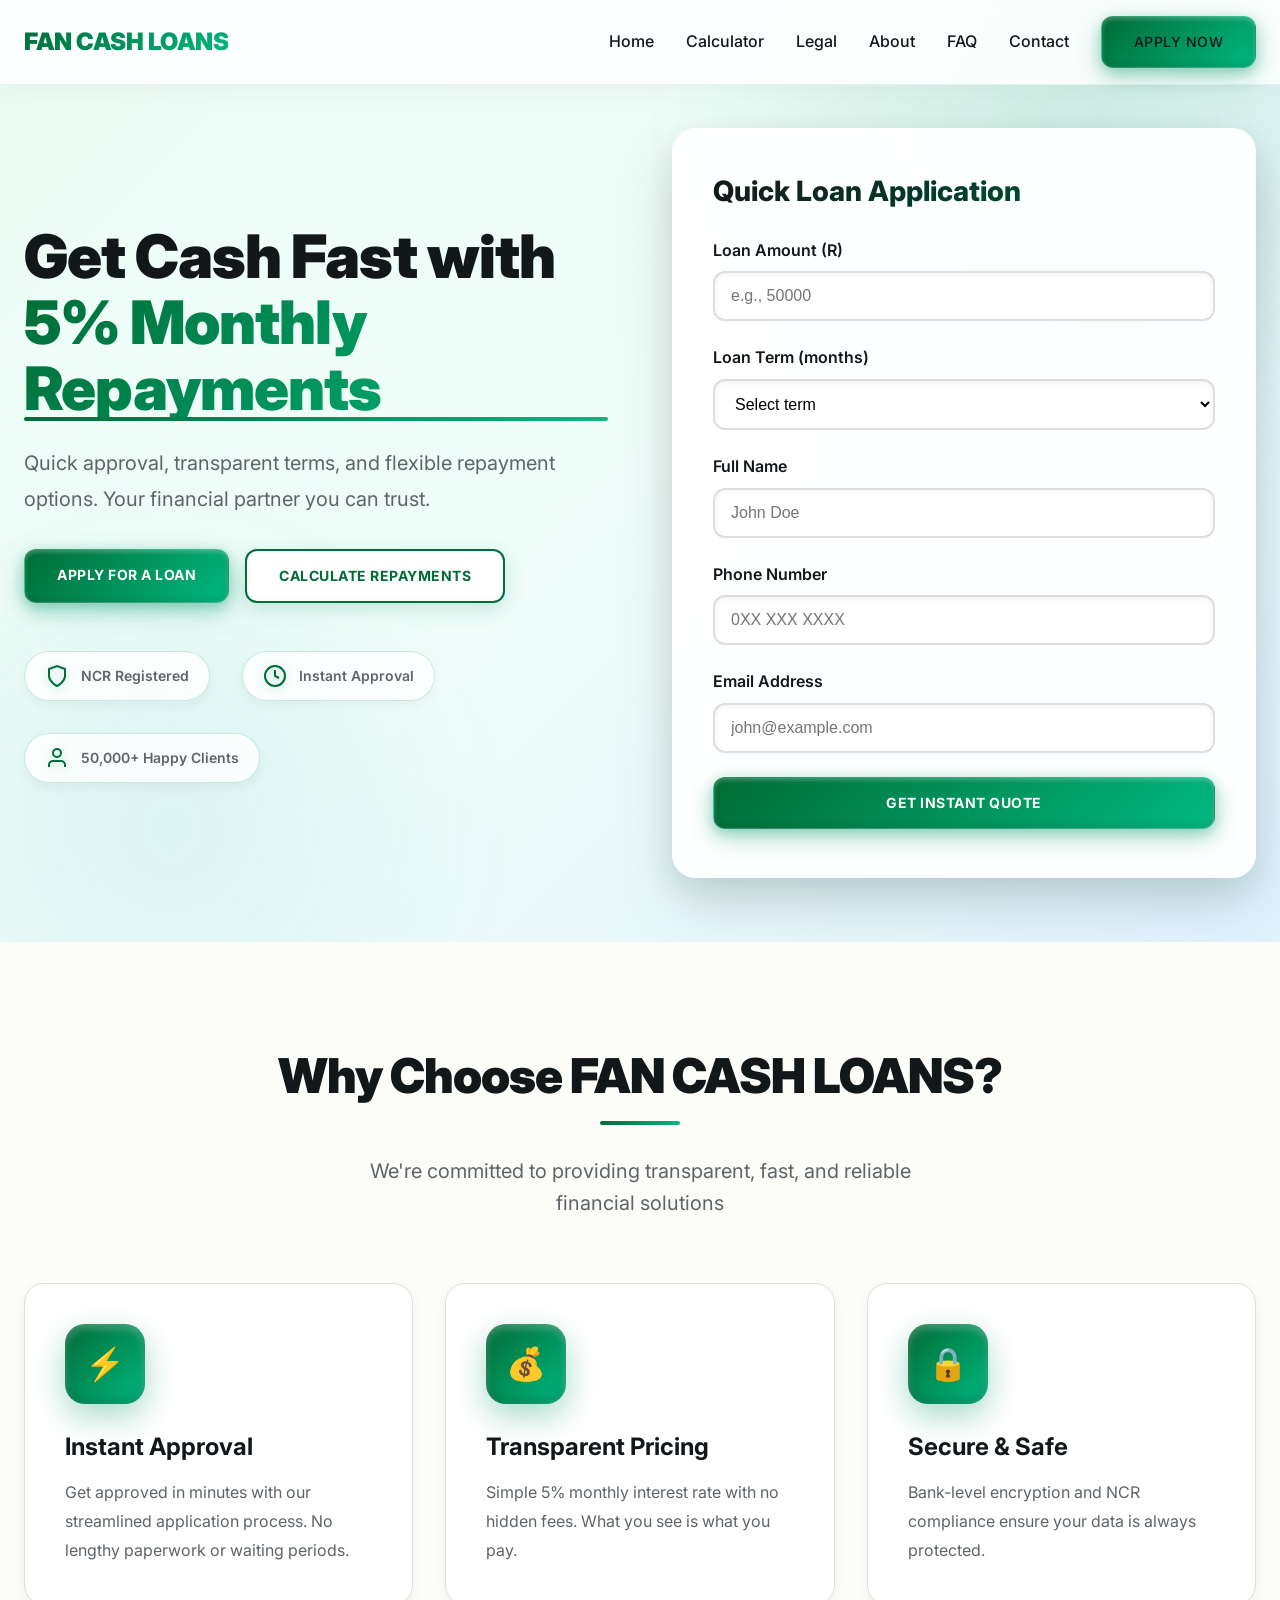
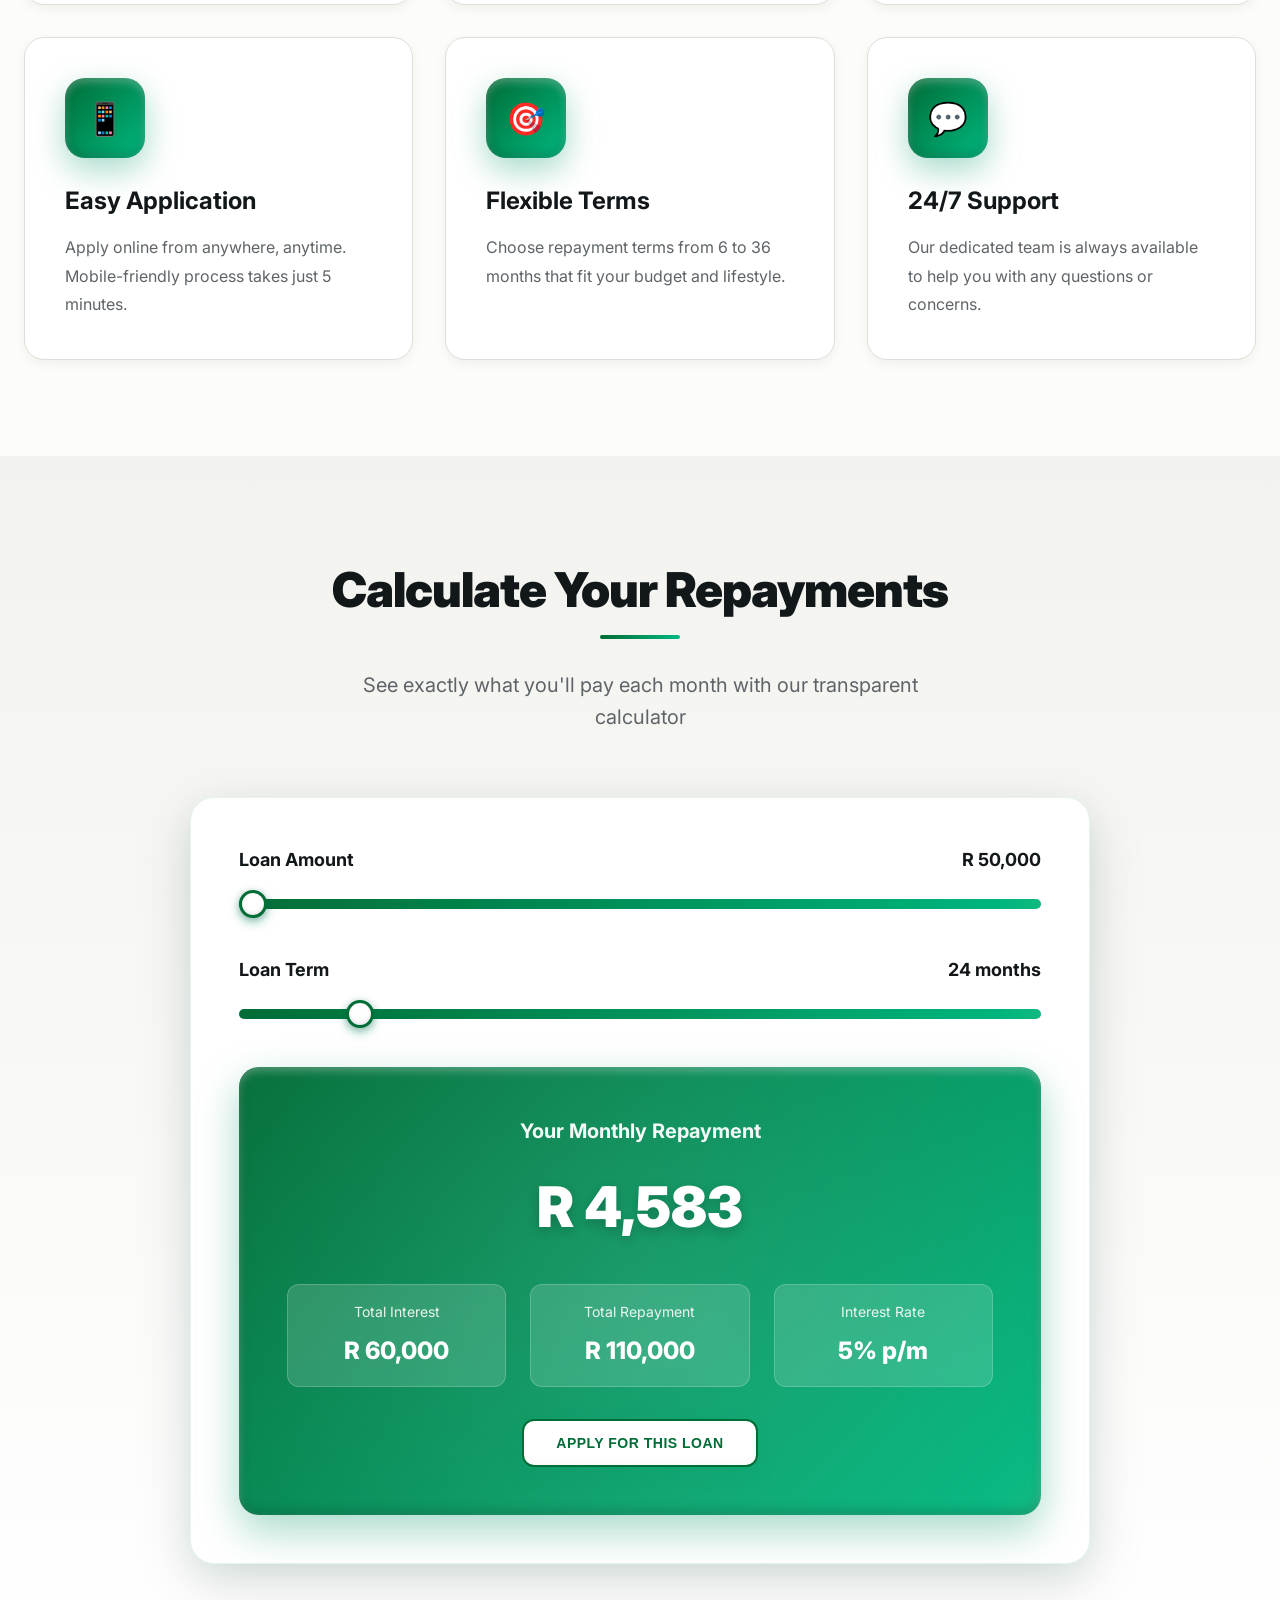
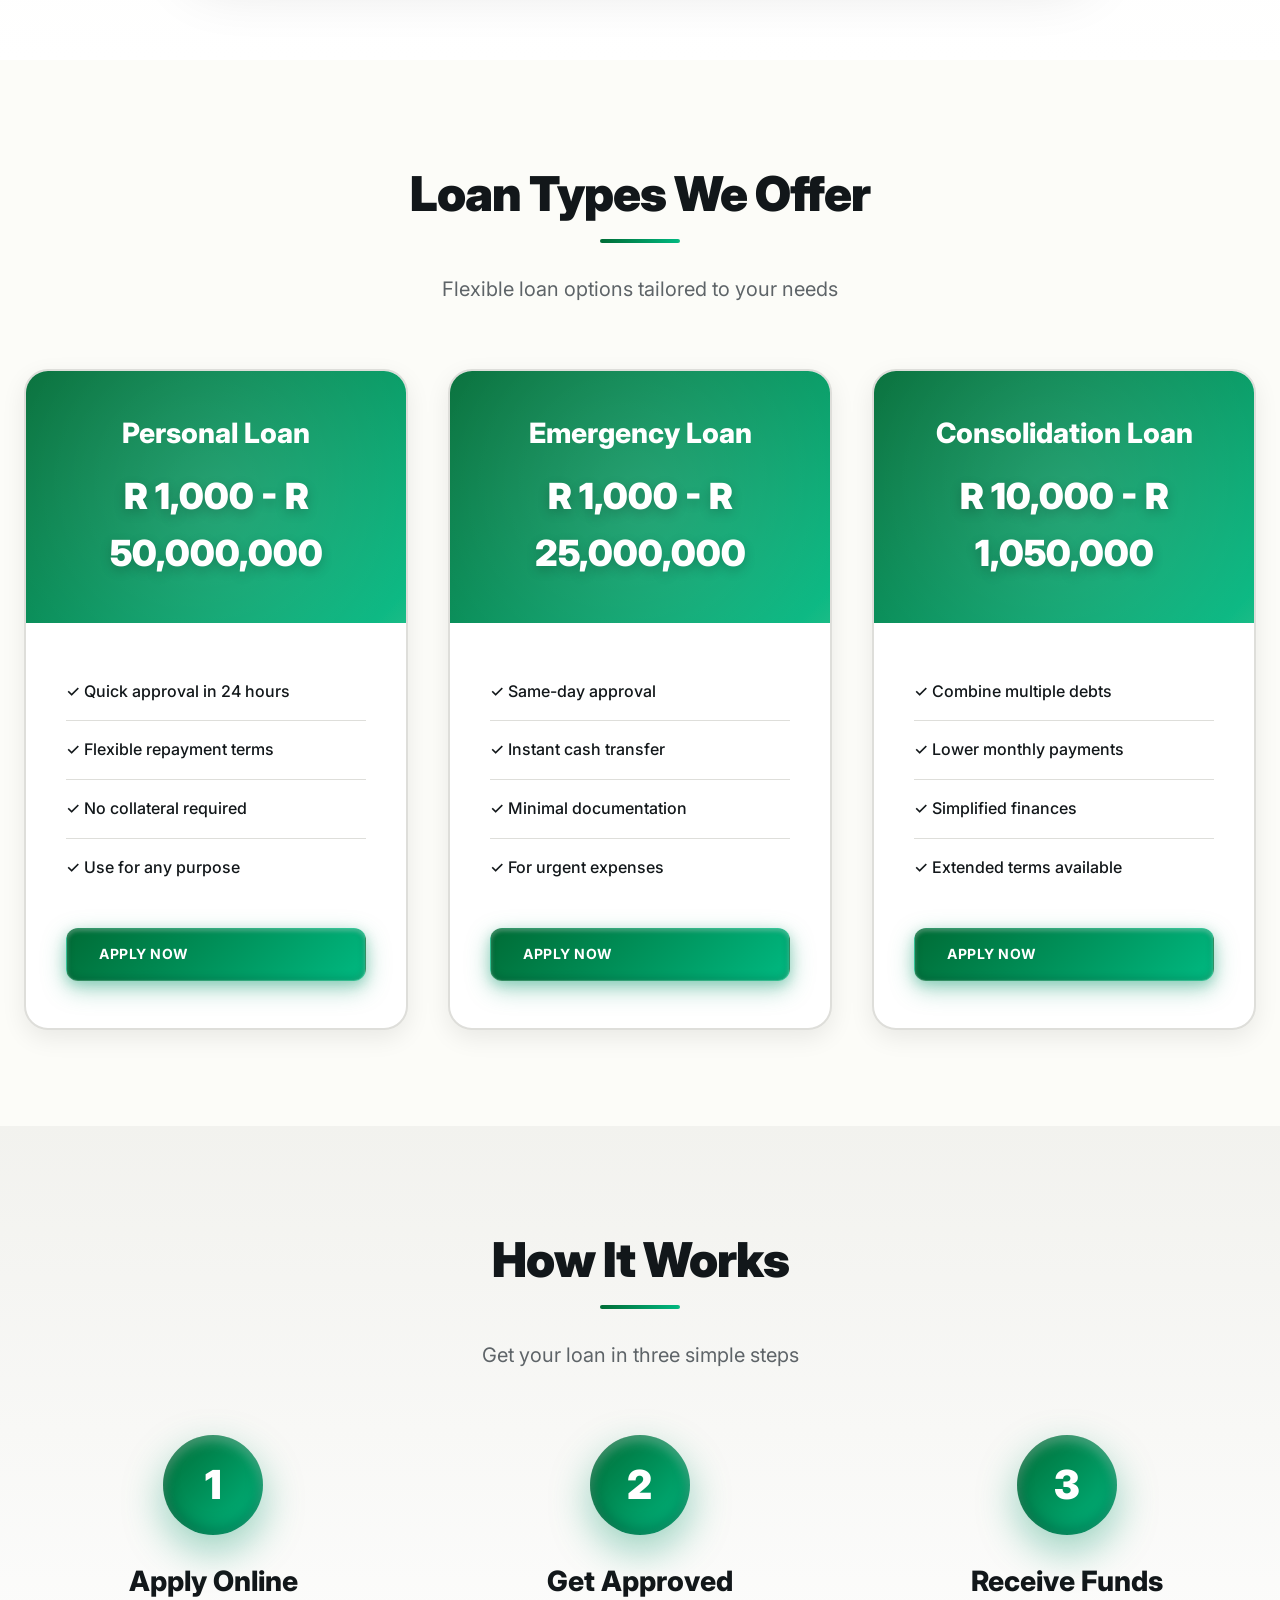
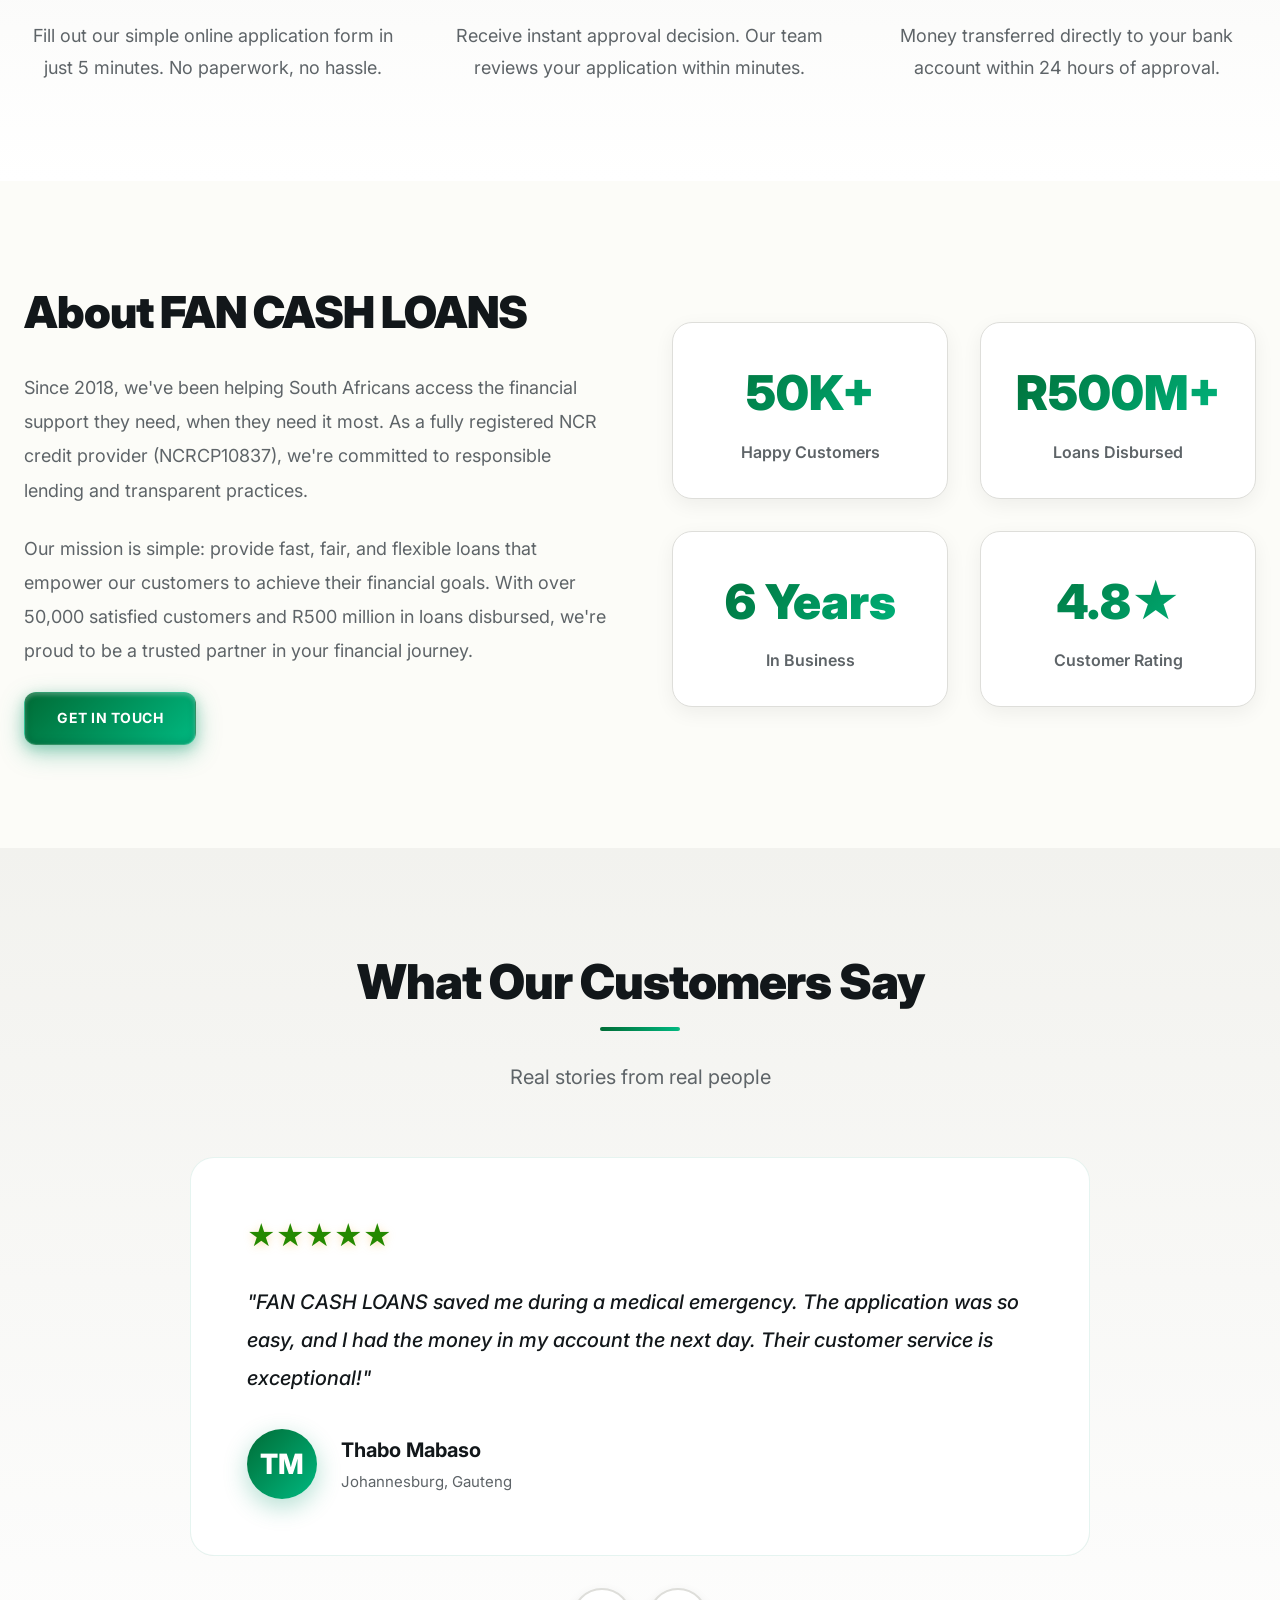
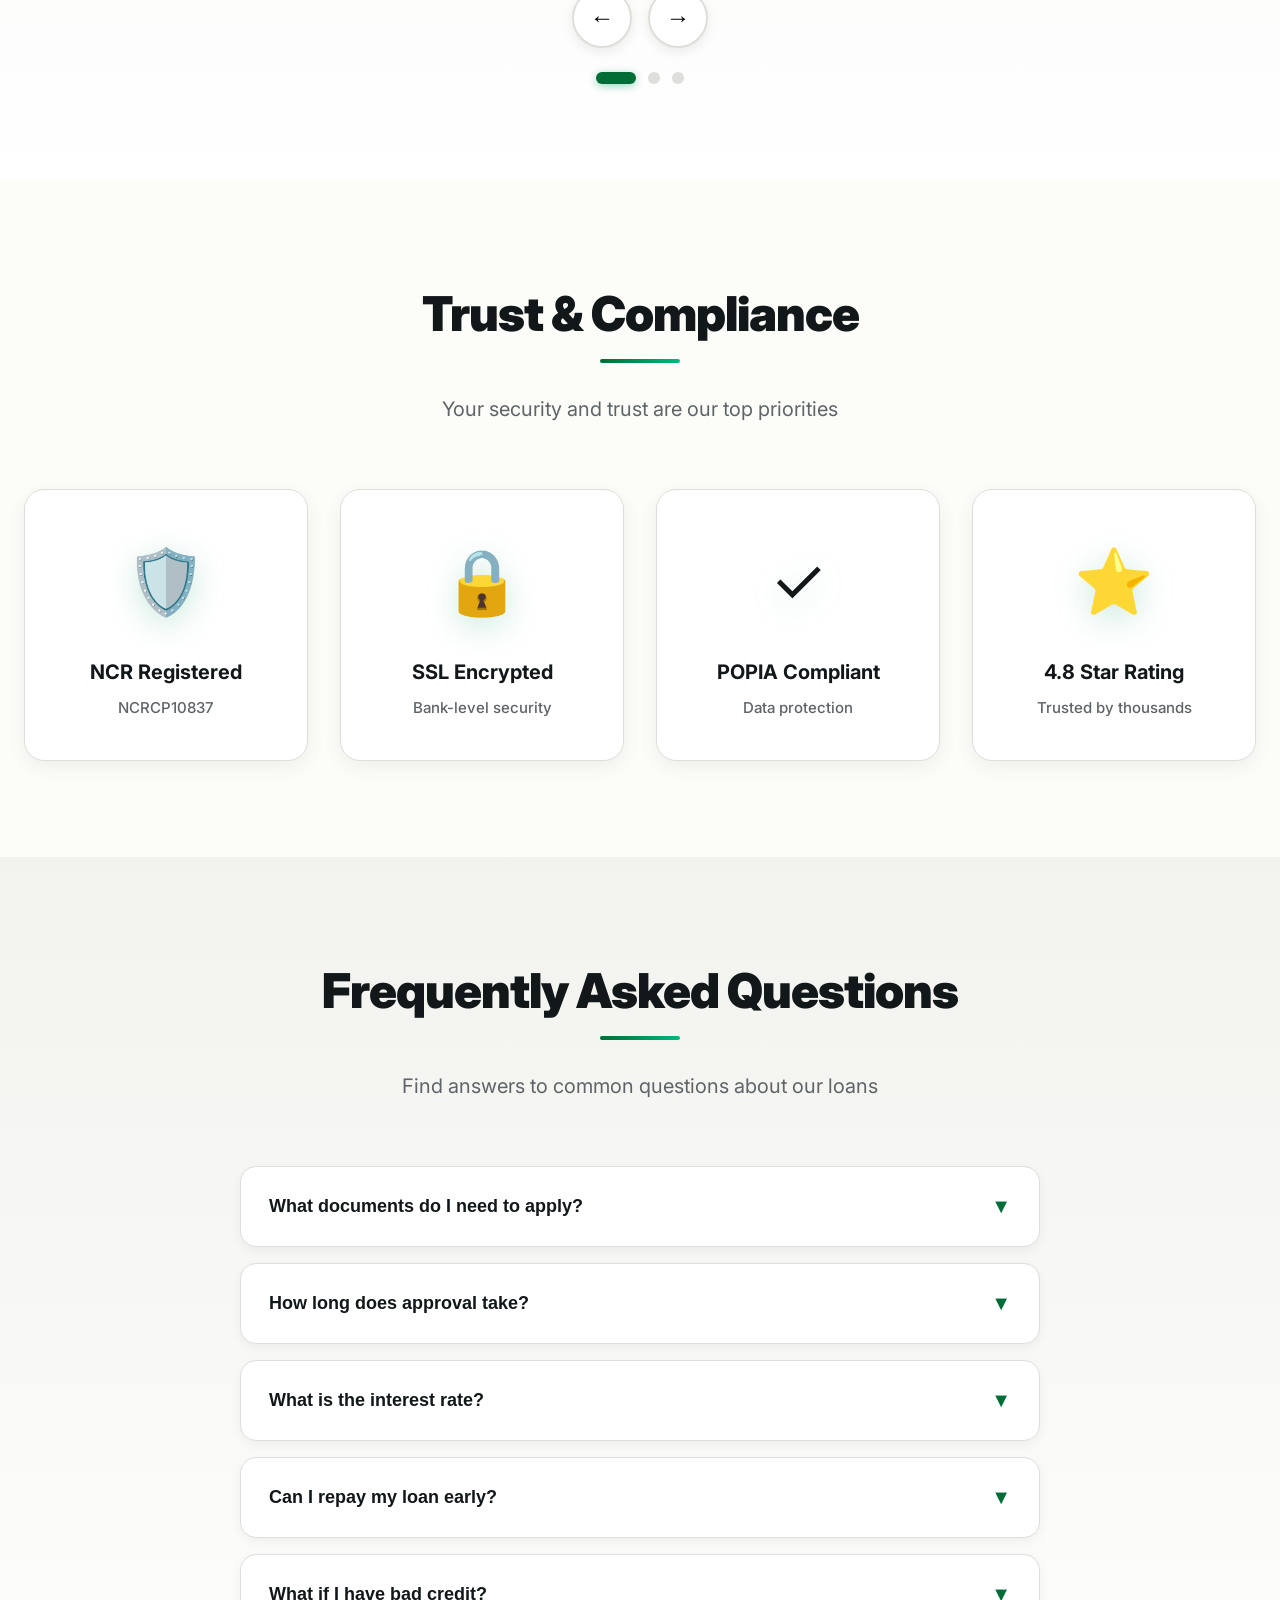
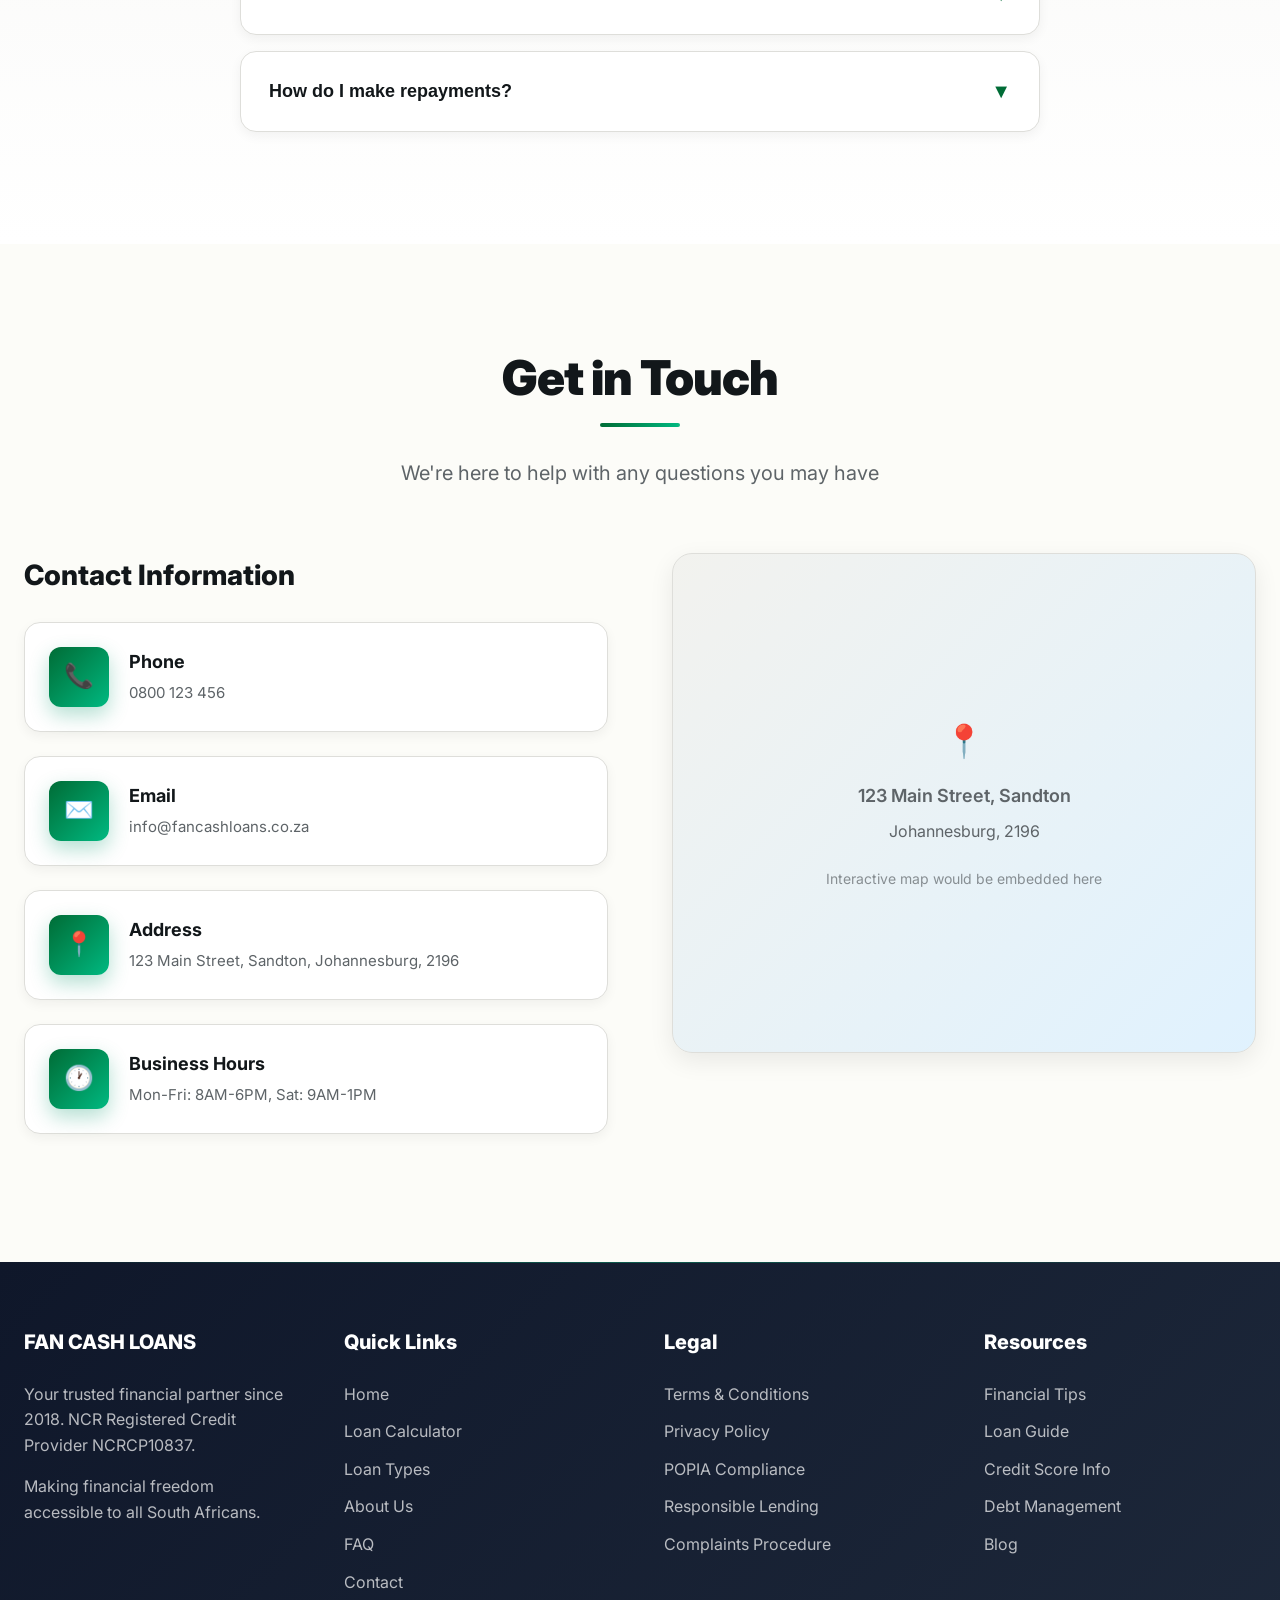
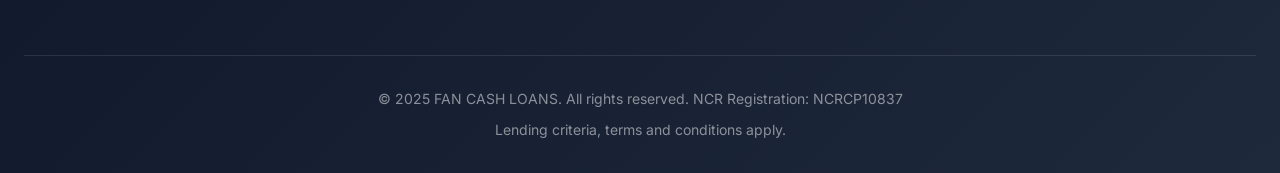
==== commit 2105c98b: "Update index.html" ====
--- a/index.html
+++ b/index.html
@@ -1566,13 +1566,13 @@
         <div class="header-container">
             <a href="#" class="logo">FAN CASH LOANS</a>
             <nav class="nav">
-                <a href="#home">Home</a>
-                <a href="#calculator">Calculator</a>
-                <a href="#loans">Loans</a>
-                <a href="#about">About</a>
-                <a href="#faq">FAQ</a>
-                <a href="#contact">Contact</a>
-                <a href="#apply" class="btn btn-primary">Apply Now</a>
+                <a href="#index.html">Home</a>
+                <a href="#calculator.html">Calculator</a>
+                <a href="#legal.html">Legal</a>
+                <a href="#about.html">About</a>
+                <a href="#faq.html">FAQ</a>
+                <a href="#contact.html">Contact</a>
+                <a href="#apply.html" class="btn btn-primary">Apply Now</a>
             </nav>
             <button class="mobile-menu-btn">☰</button>
         </div>
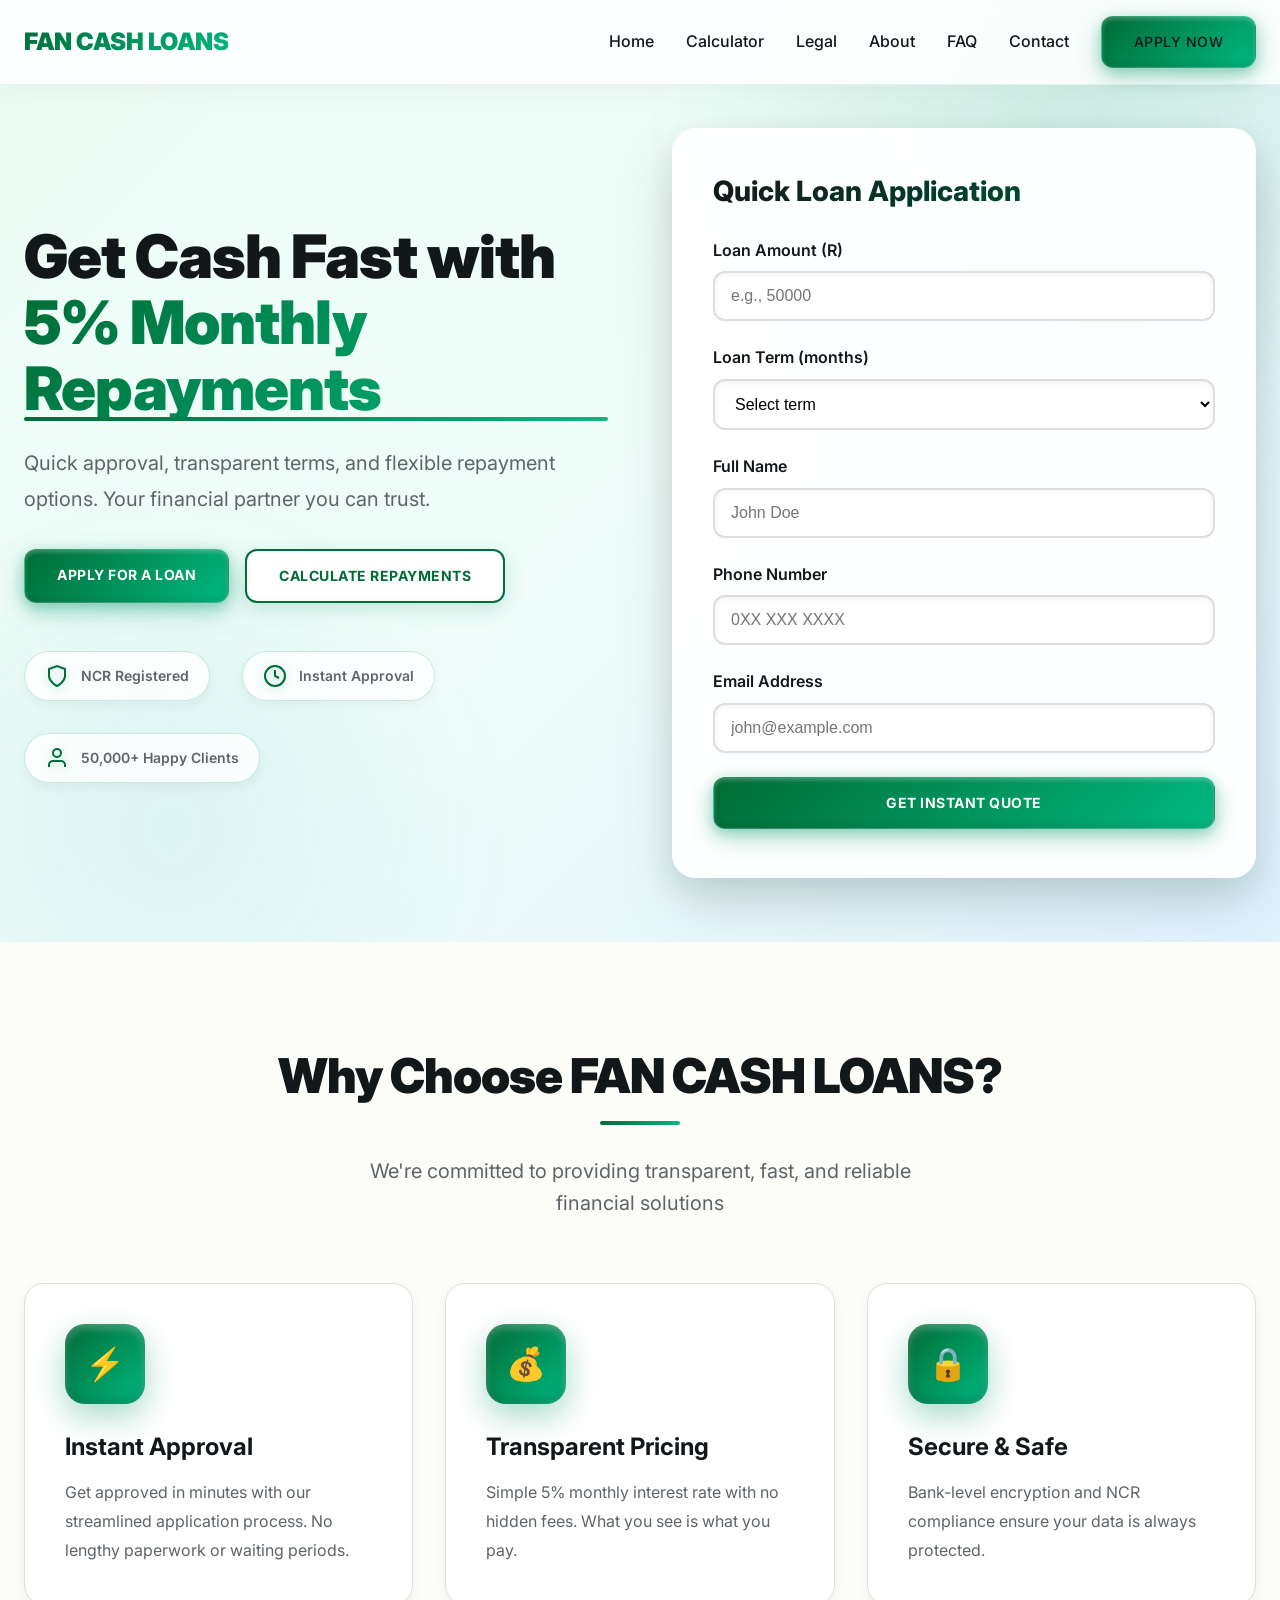
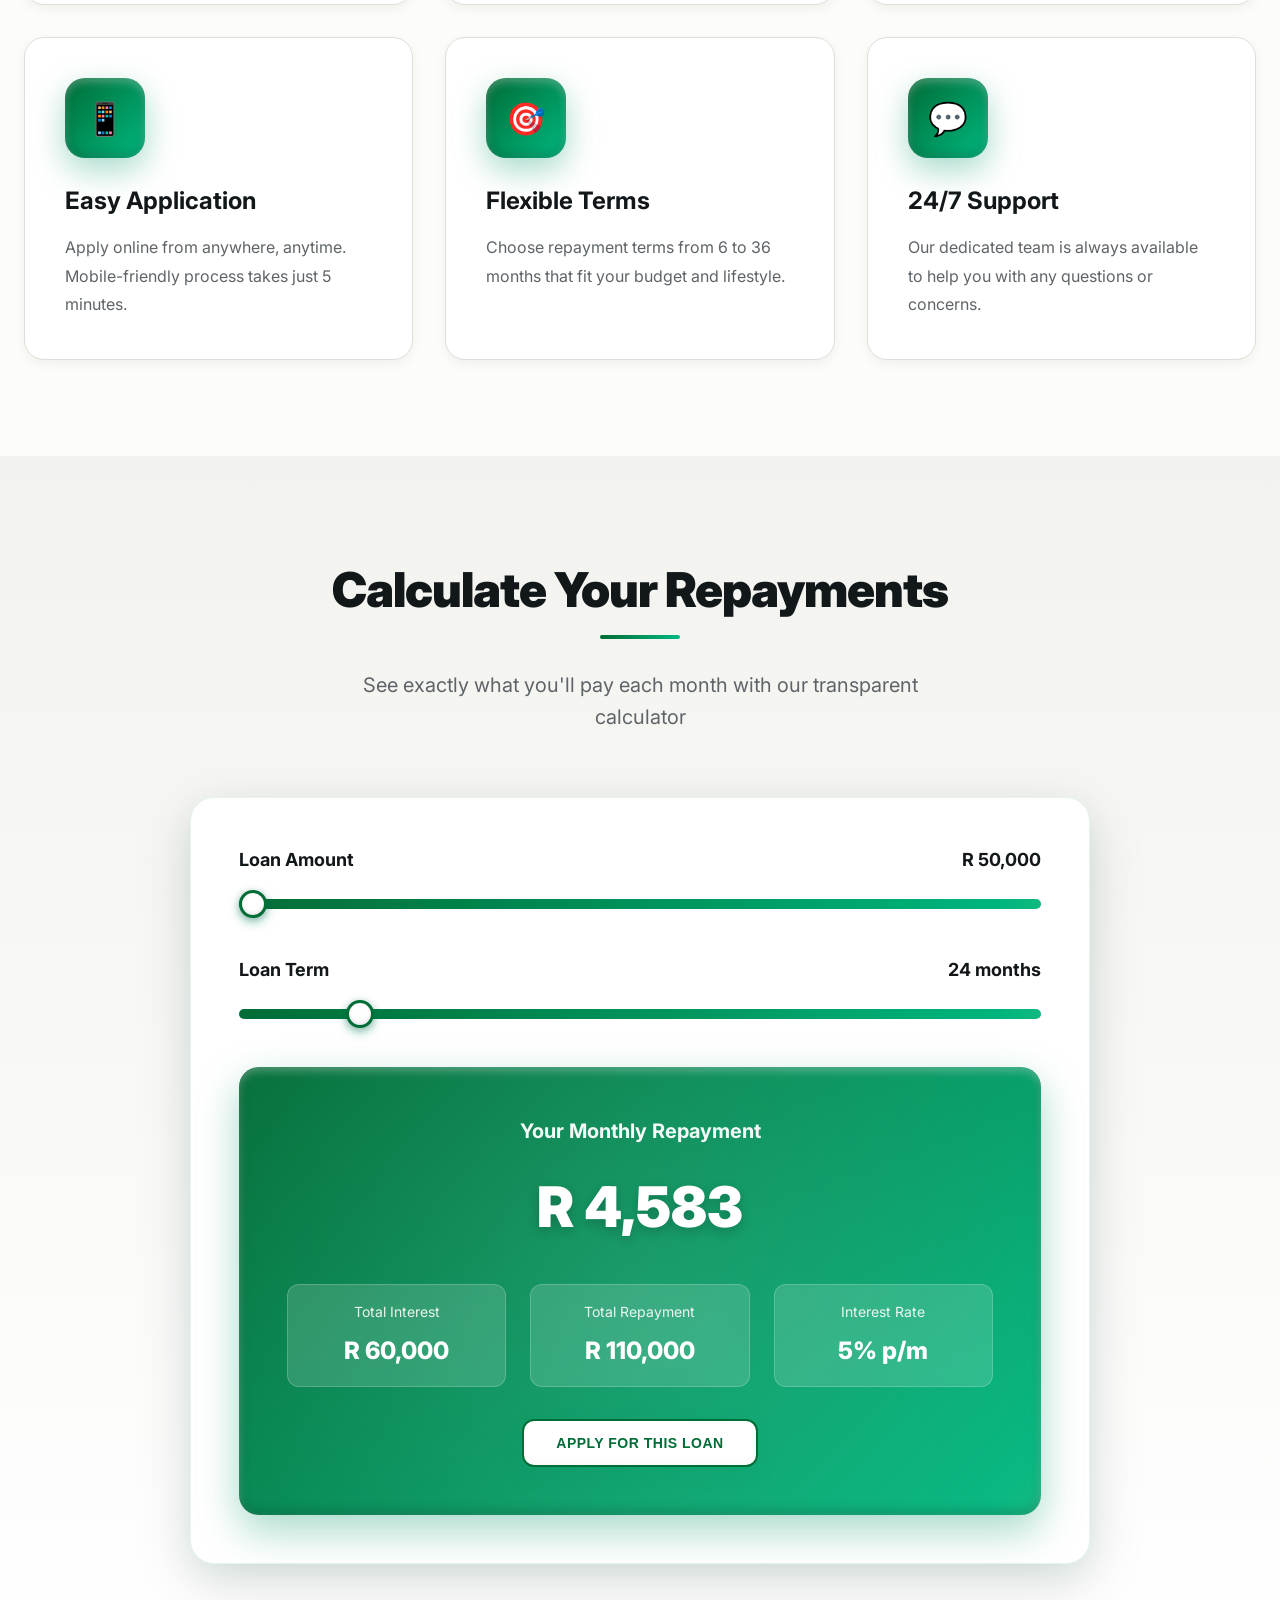
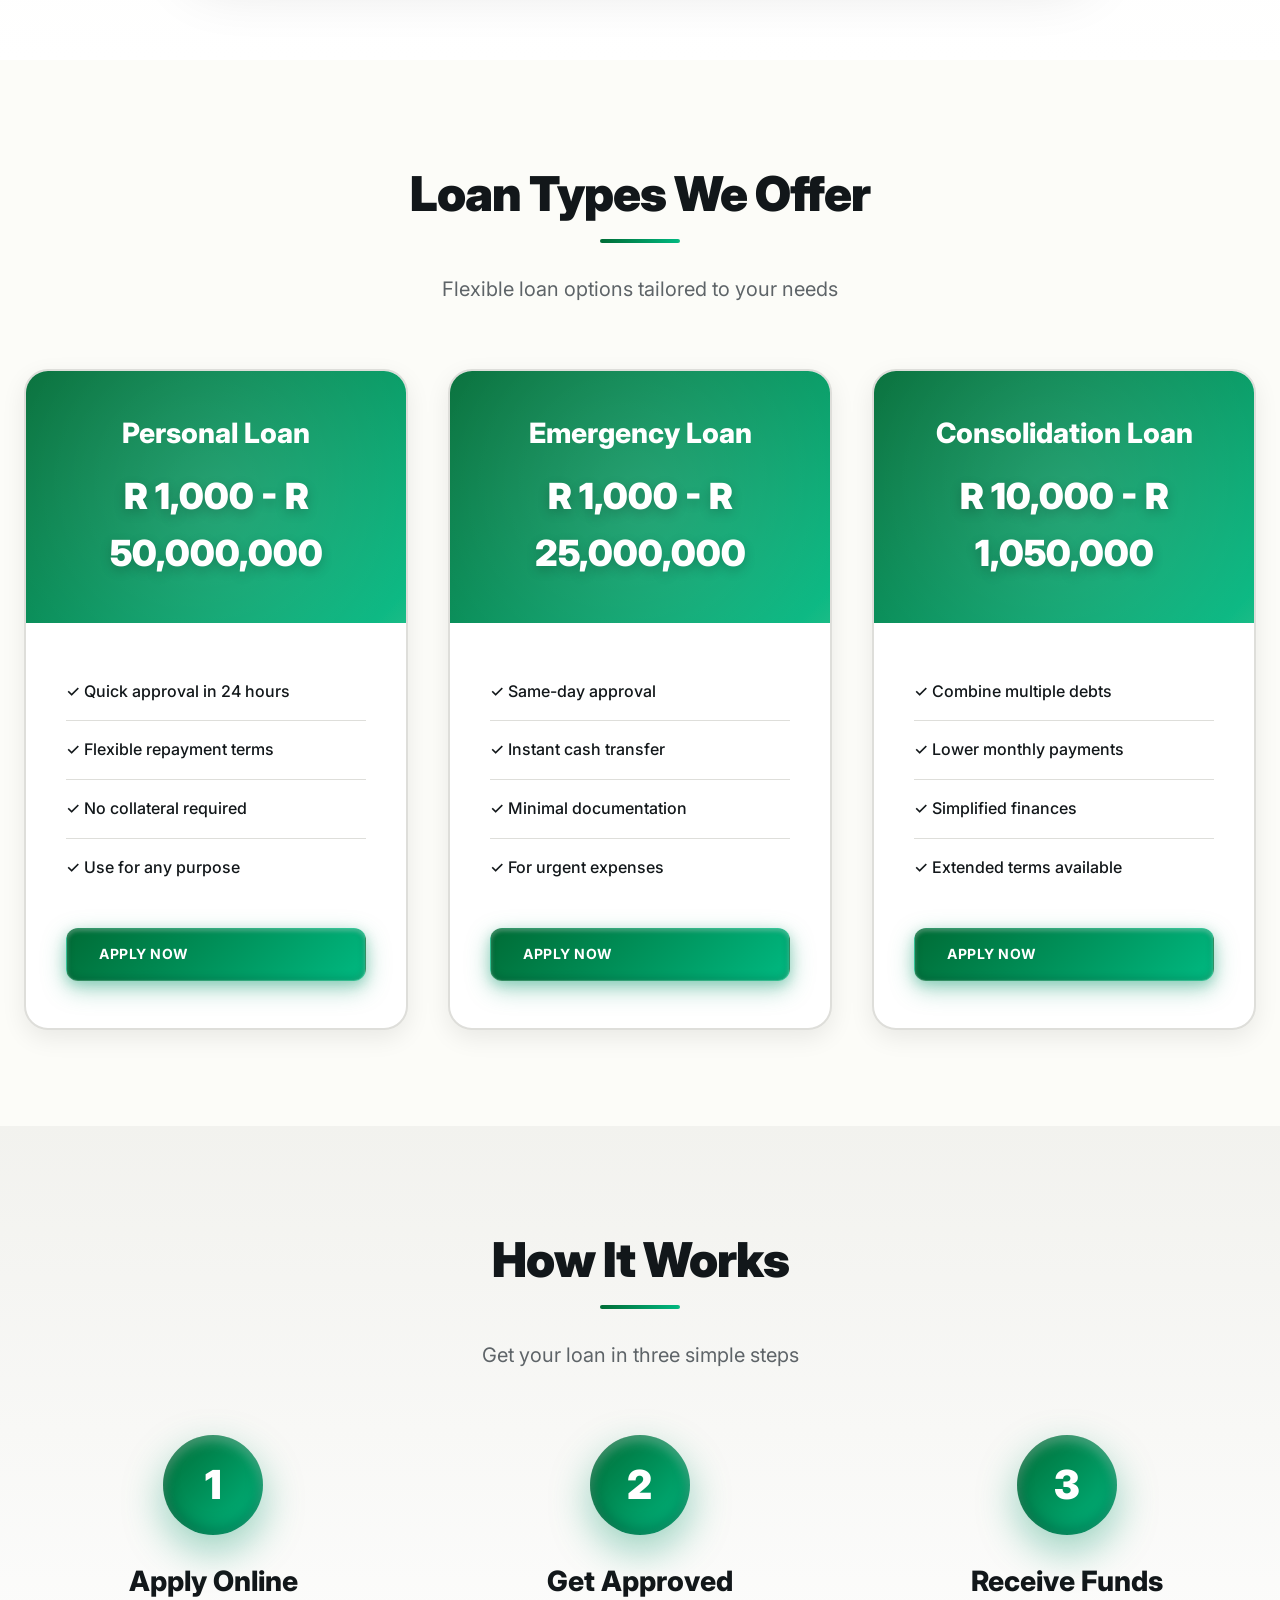
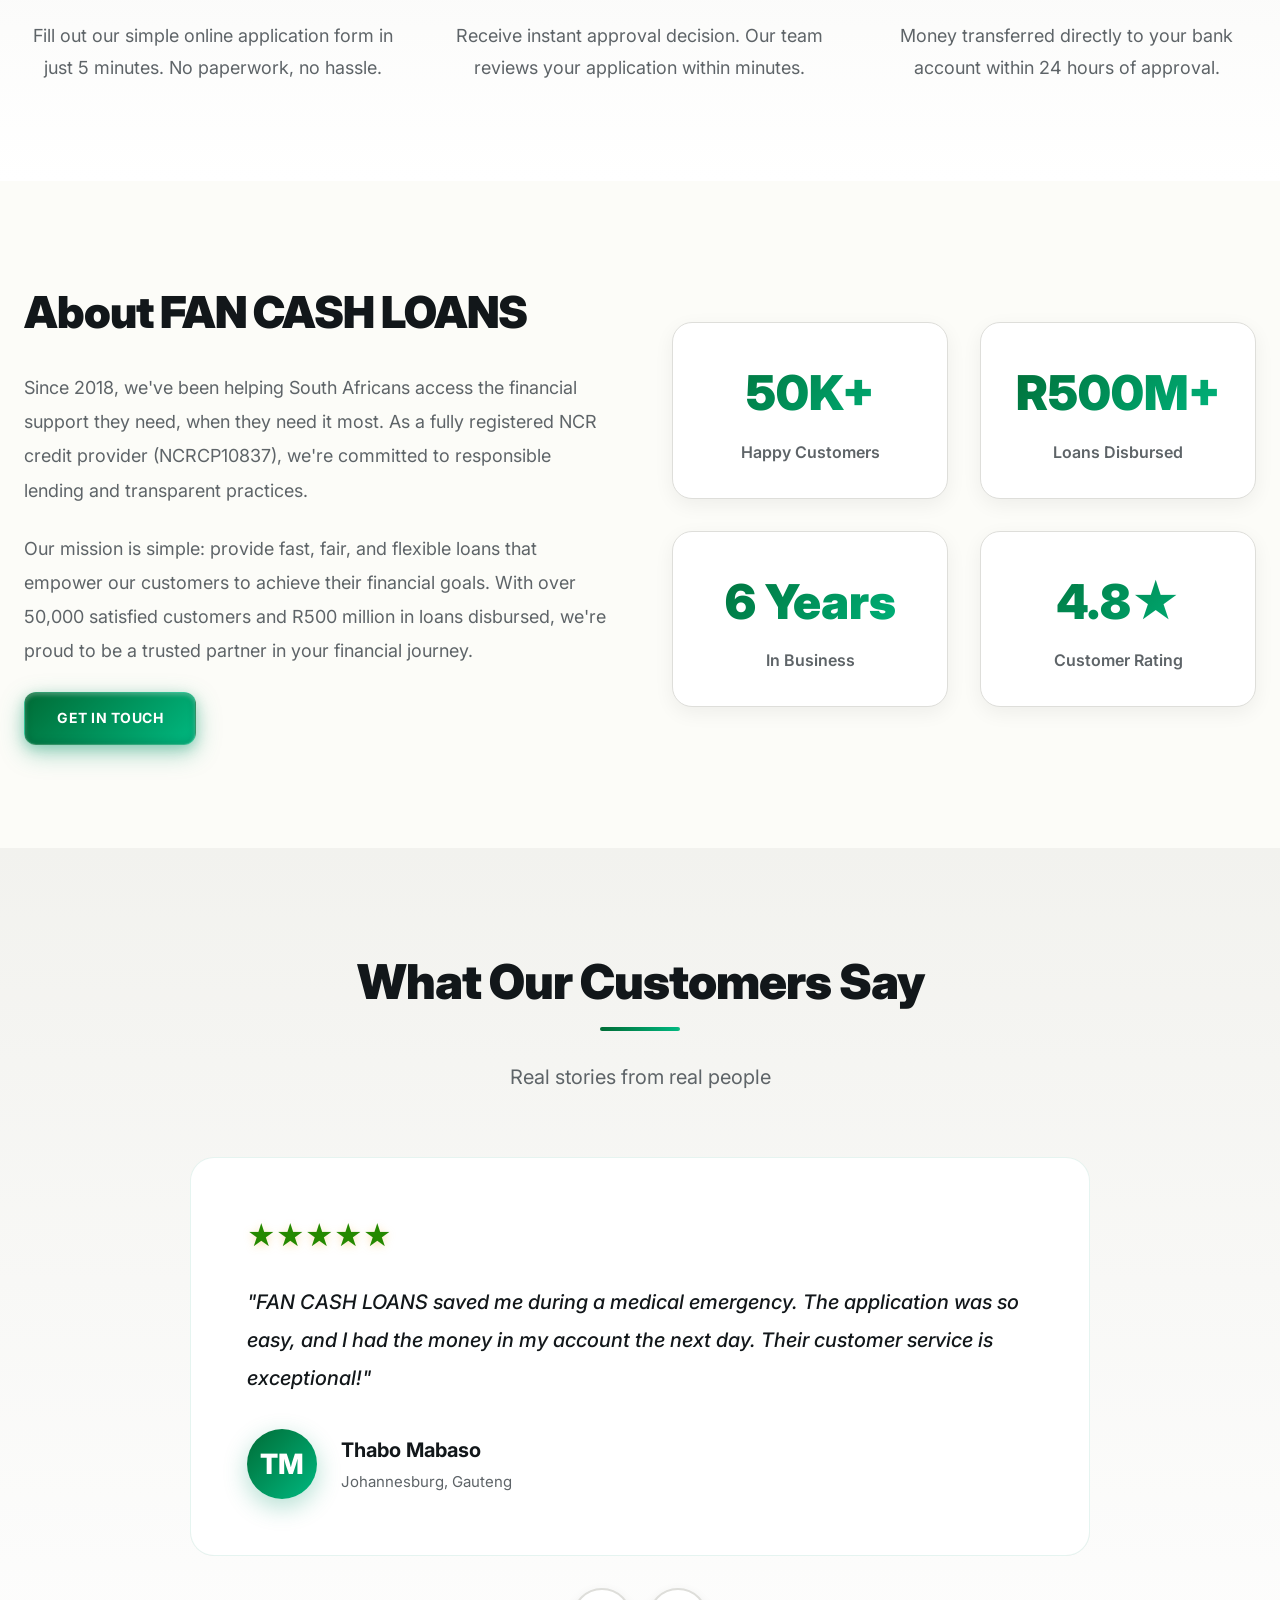
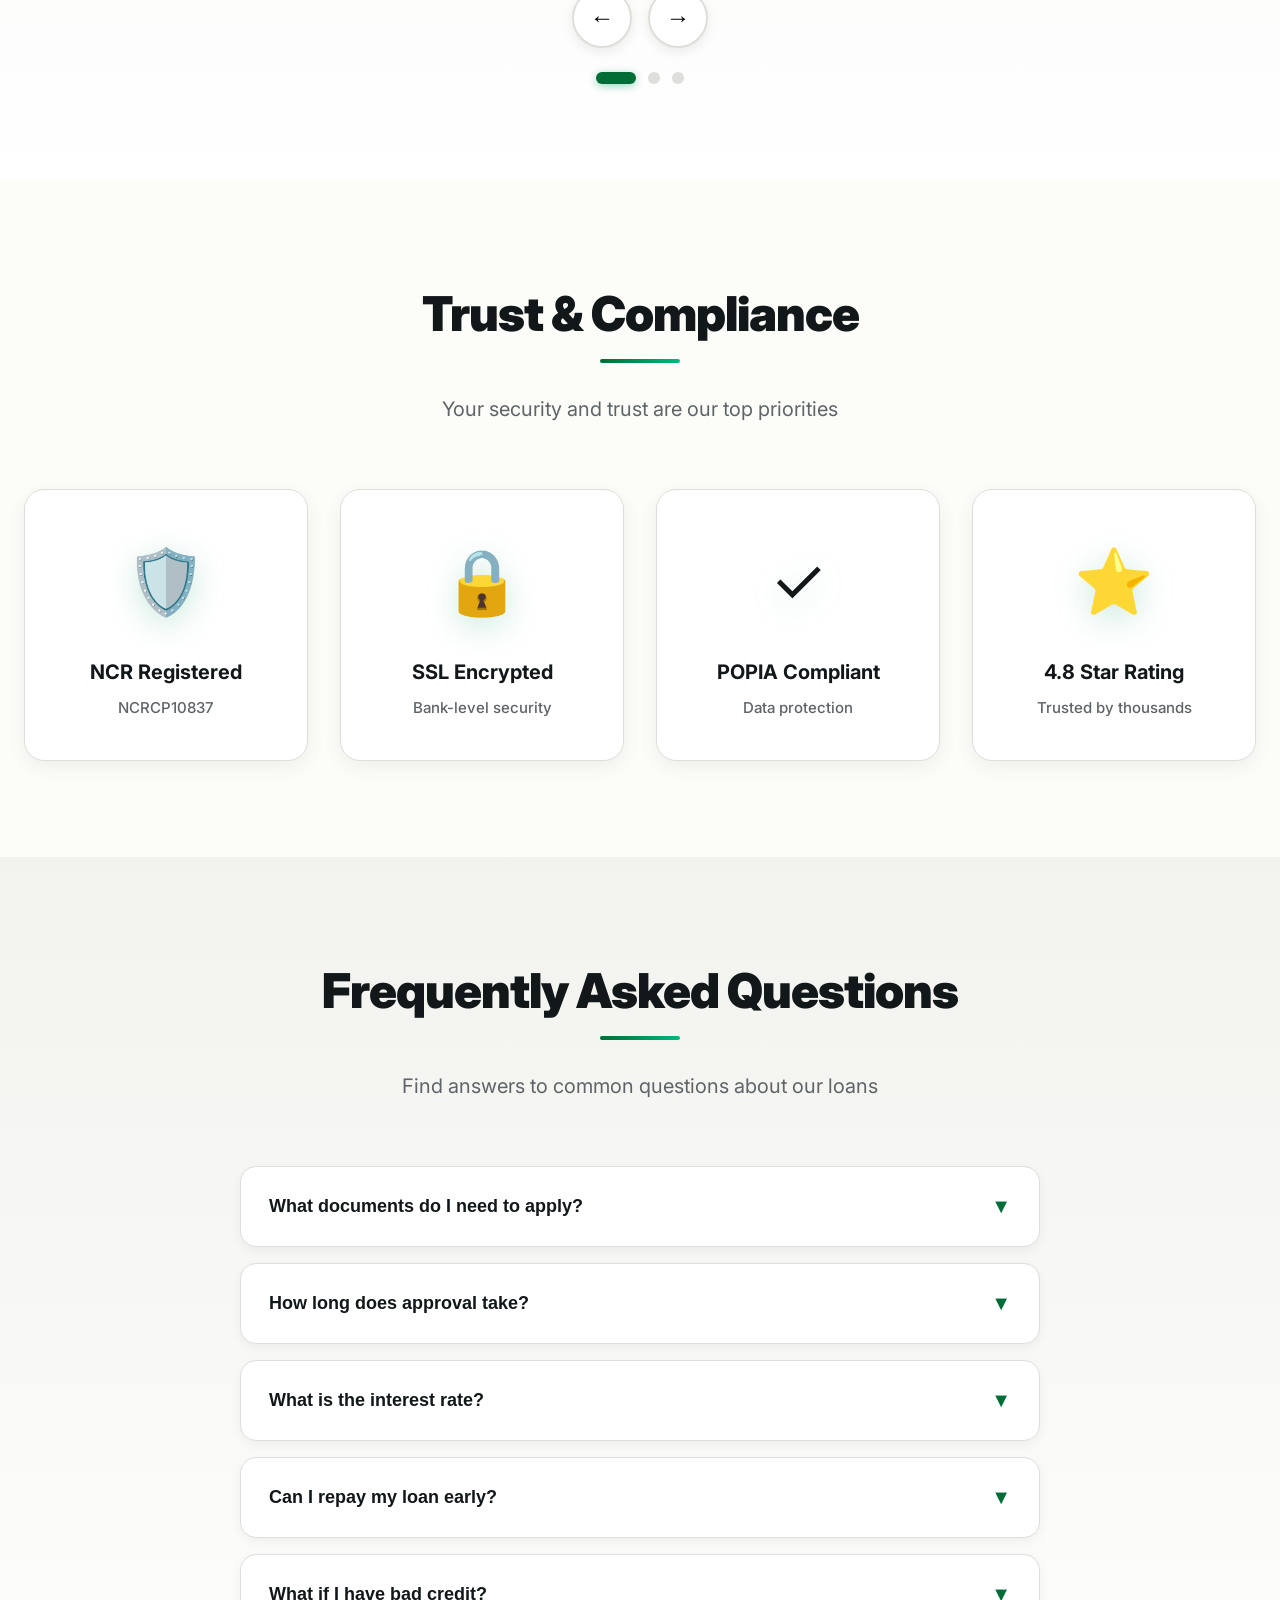
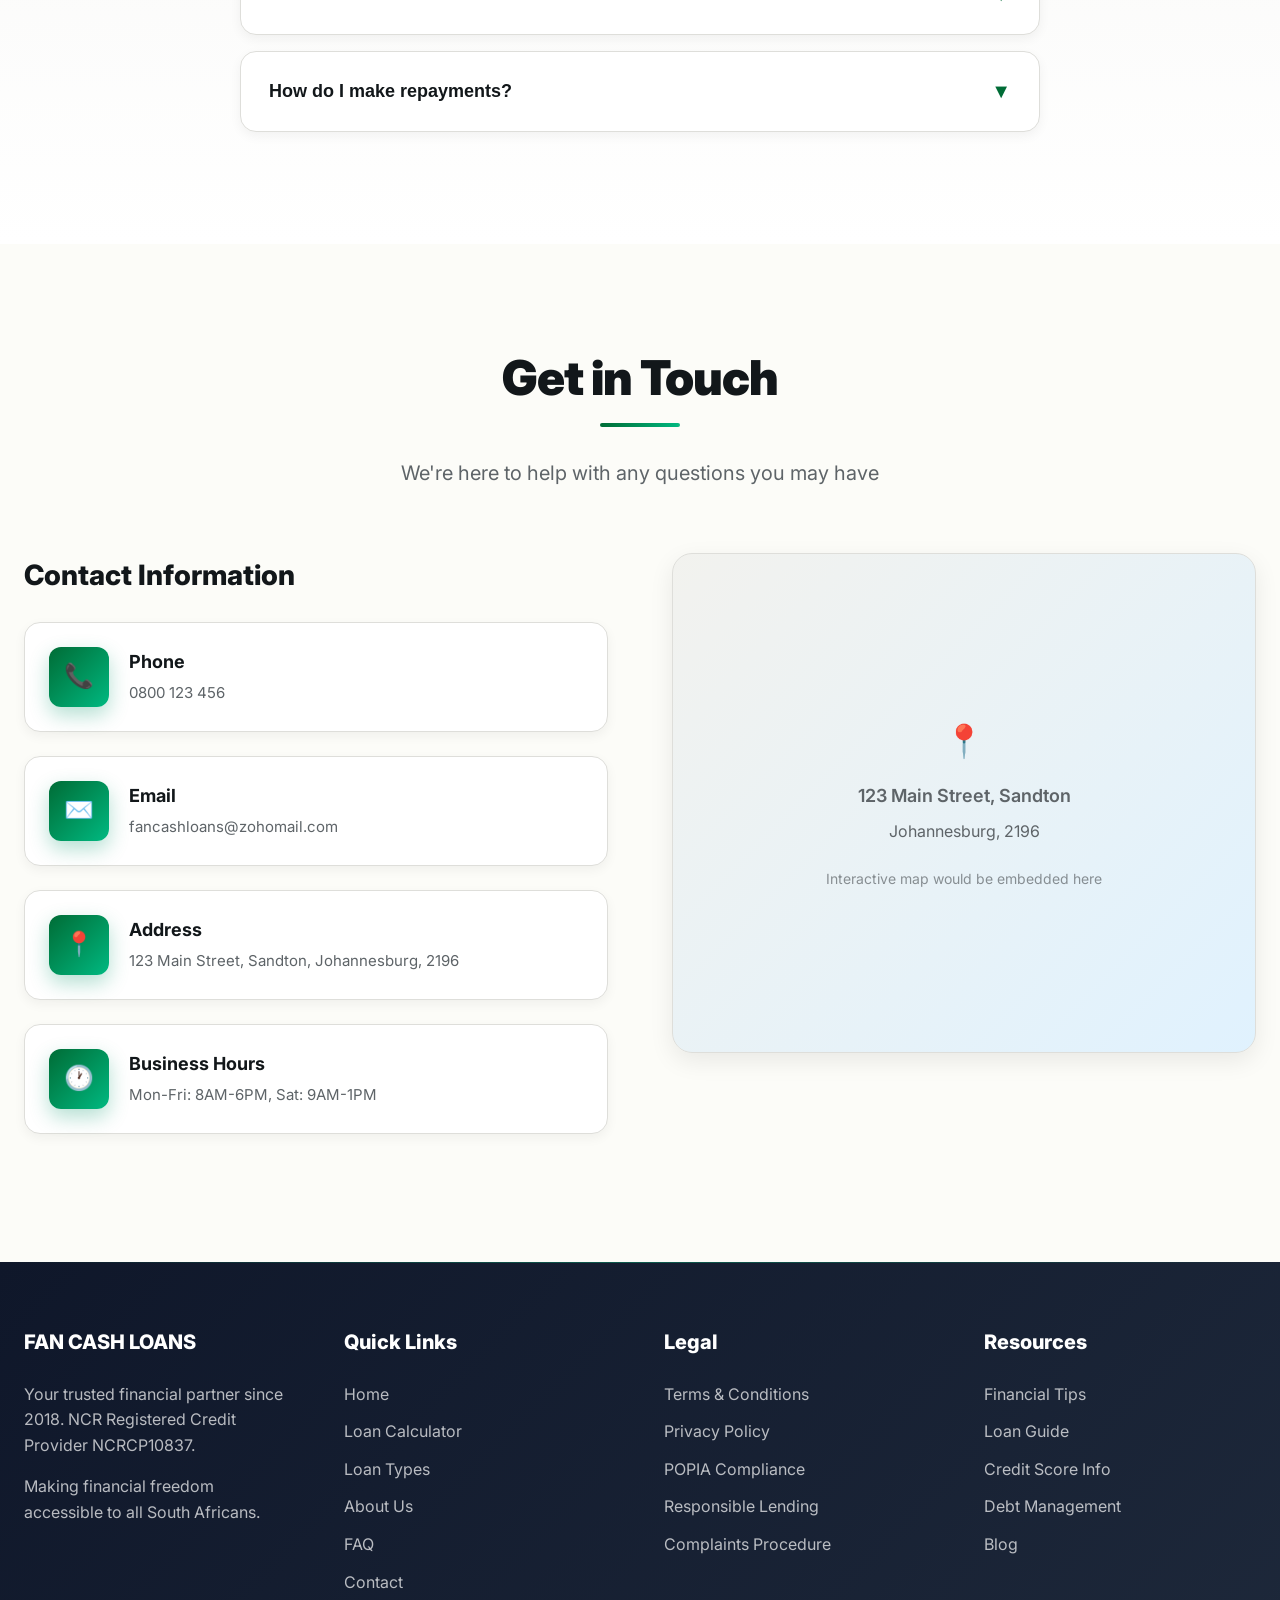
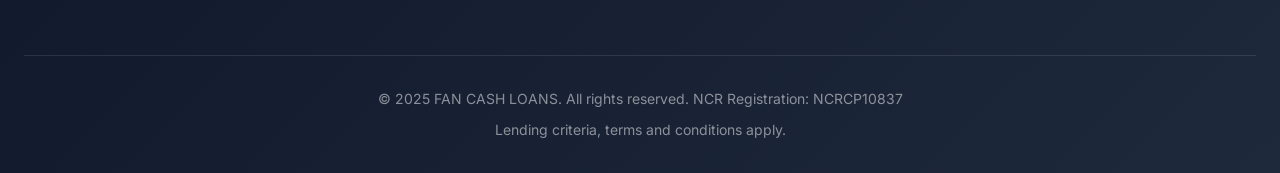
==== commit 36f60df1: "Update index.html" ====
--- a/index.html
+++ b/index.html
@@ -1566,13 +1566,13 @@
         <div class="header-container">
             <a href="#" class="logo">FAN CASH LOANS</a>
             <nav class="nav">
-                <a href="#index.html">Home</a>
-                <a href="#calculator.html">Calculator</a>
-                <a href="#legal.html">Legal</a>
-                <a href="#about.html">About</a>
-                <a href="#faq.html">FAQ</a>
-                <a href="#contact.html">Contact</a>
-                <a href="#apply.html" class="btn btn-primary">Apply Now</a>
+                <a href="index.html">Home</a>
+                <a href="calculator.html">Calculator</a>
+                <a href="legal.html">Legal</a>
+                <a href="about.html">About</a>
+                <a href="faq.html">FAQ</a>
+                <a href="contact.html">Contact</a>
+                <a href="apply.html" class="btn btn-primary">Apply Now</a>
             </nav>
             <button class="mobile-menu-btn">☰</button>
         </div>
@@ -2053,7 +2053,7 @@
                             <div class="contact-method-icon">✉️</div>
                             <div class="contact-method-info">
                                 <h4>Email</h4>
-                                <p>info@fancashloans.co.za</p>
+                                <p>fancashloans@zohomail.com</p>
                             </div>
                         </div>
                         <div class="contact-method">
